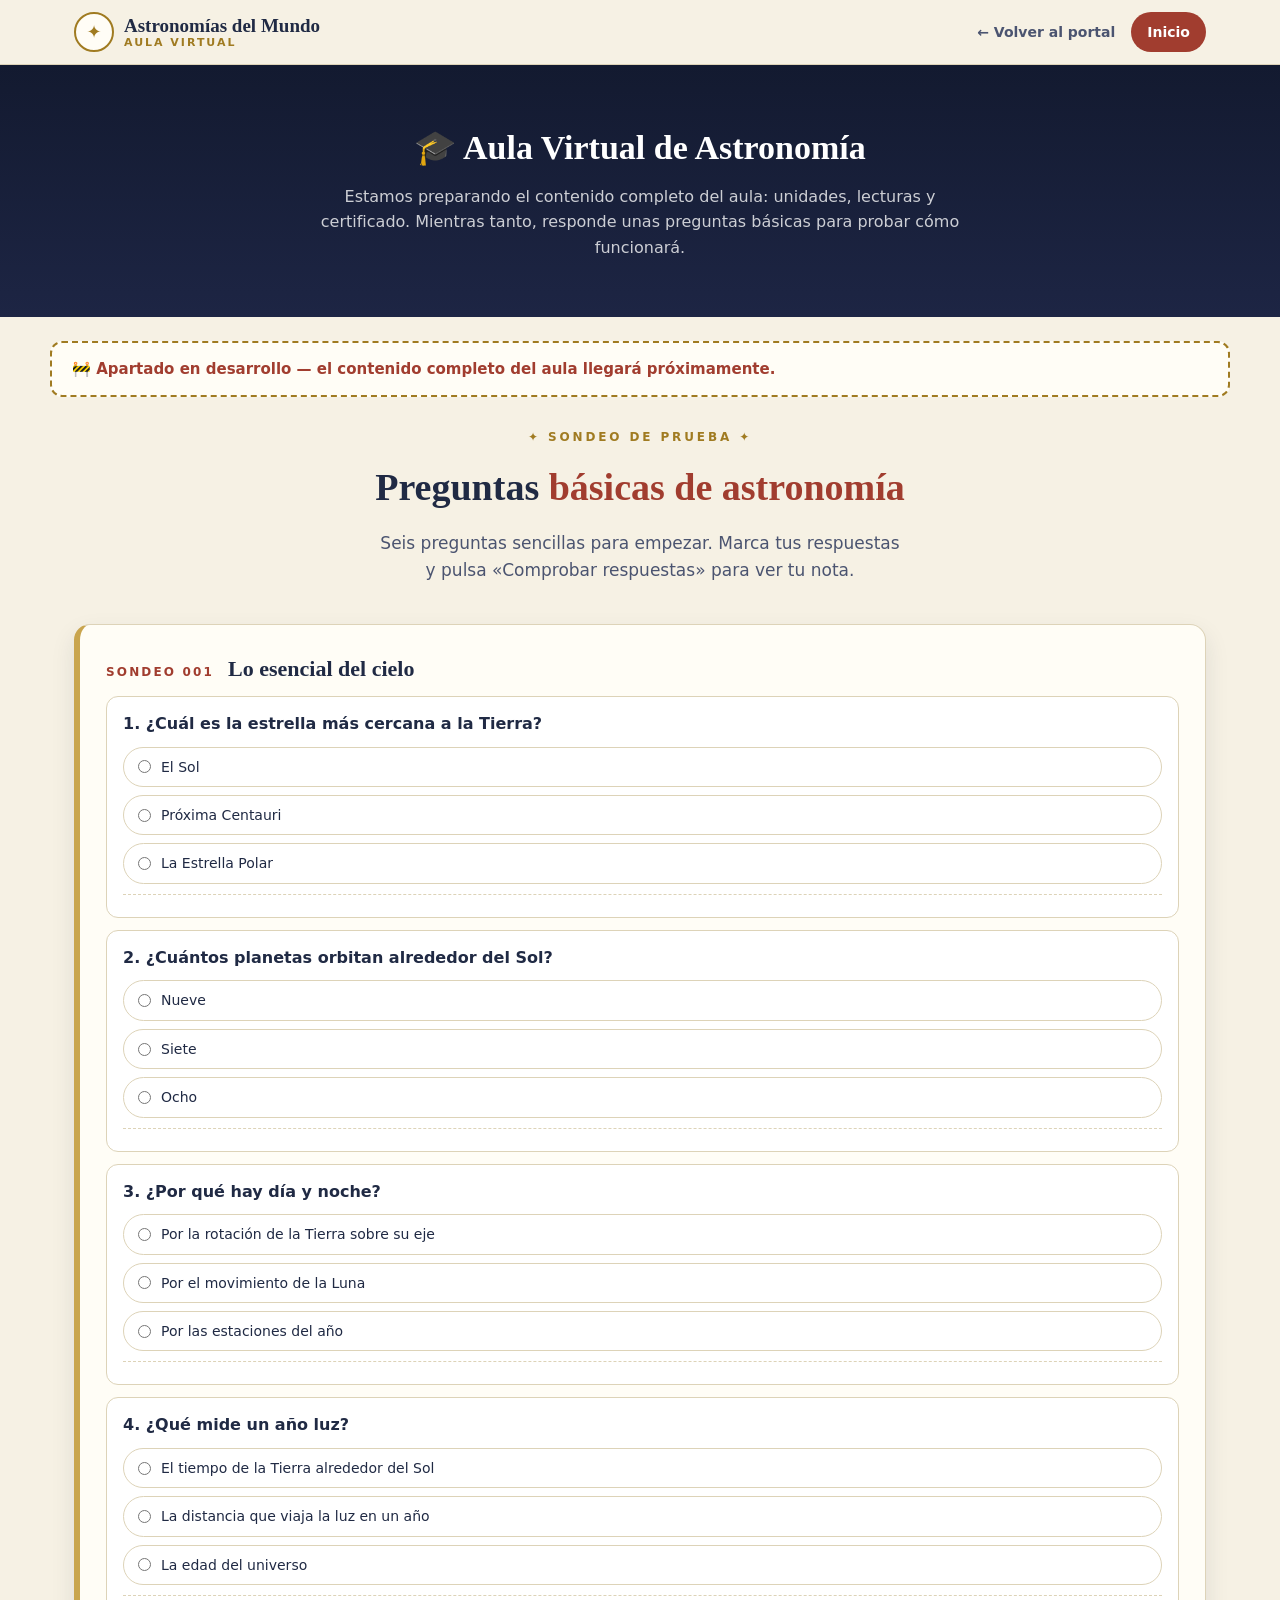
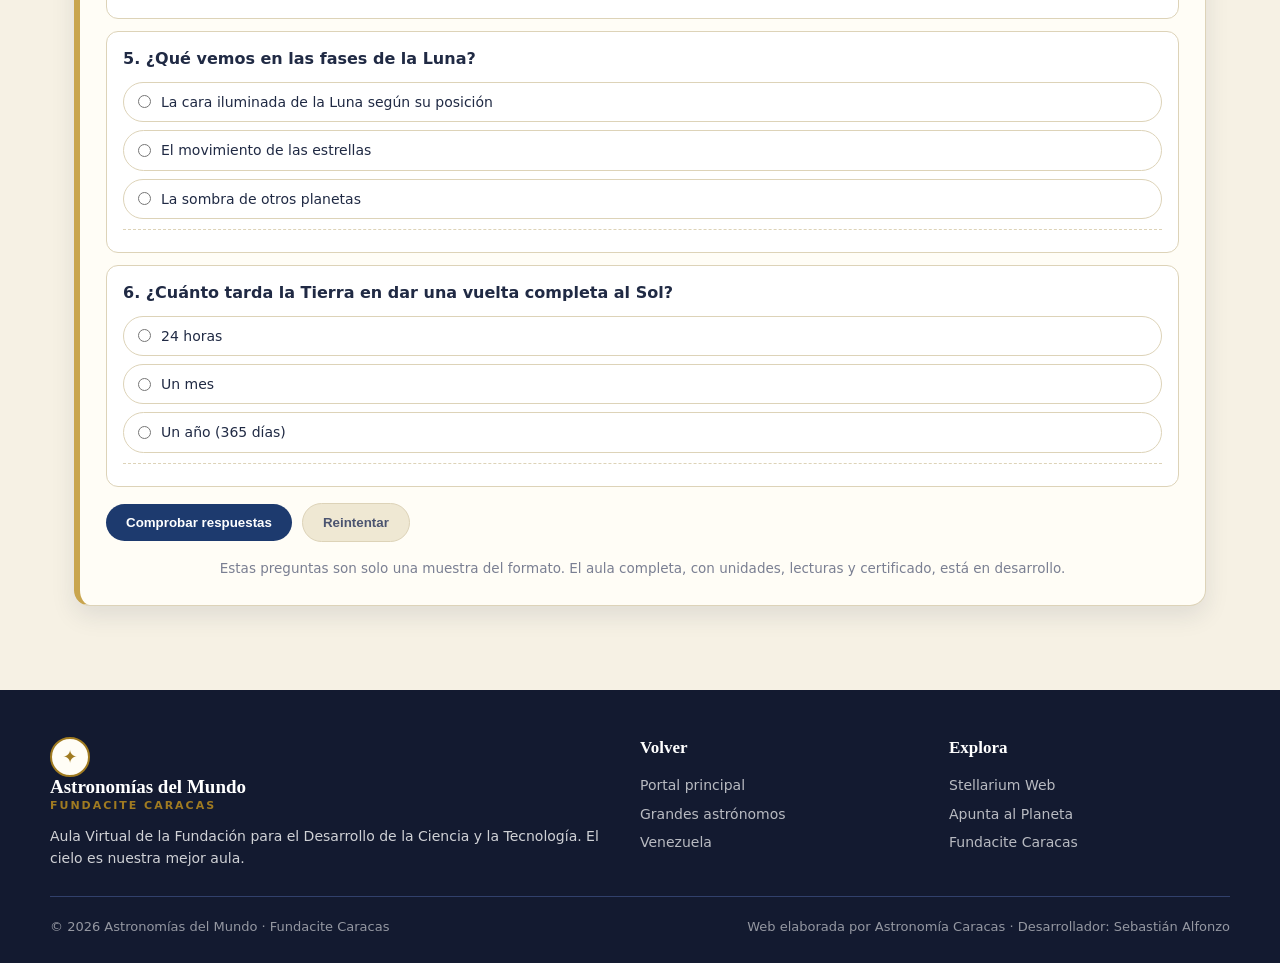
==== aula.html @ c4f4f10f "Fundaciteweb: portal Astronomias del Mundo + juego Apunta al Planeta" ====
<!DOCTYPE html>
<html lang="es" dir="ltr">
<head>
    <meta charset="UTF-8">
    <meta name="viewport" content="width=device-width, initial-scale=1.0">
    <title>Aula Virtual · Astronomías del Mundo · Fundacite Caracas</title>
    <meta name="description" content="Aula Virtual de Astronomía de Fundacite Caracas. Apartado en desarrollo: prueba unas preguntas básicas de astronomía.">
    <link rel="stylesheet" href="css/style.css">
</head>
<body id="aula-pagina">
    <a class="skip-link" href="#sondeo">Saltar al contenido</a>

    <!-- ============ CABECERA ============ -->
    <header class="site-header">
        <div class="header-inner">
            <a class="brand" href="index.html">
                <span class="brand-mark" aria-hidden="true">✦</span>
                <span class="brand-name">Astronomías del Mundo<span class="brand-sub">Aula Virtual</span></span>
            </a>
            <button class="menu-toggle" type="button" aria-label="Abrir menú">☰</button>
            <nav class="main-nav" aria-label="Navegación">
                <a href="index.html">← Volver al portal</a>
                <a class="nav-cta" href="index.html">Inicio</a>
            </nav>
        </div>
    </header>

    <!-- ============ INTRO ============ -->
    <section class="aula-hero">
        <h1>🎓 Aula Virtual de Astronomía</h1>
        <p>Estamos preparando el contenido completo del aula: unidades, lecturas y certificado. Mientras tanto, responde unas preguntas básicas para probar cómo funcionará.</p>
    </section>

    <!-- ============ AVISO EN DESARROLLO ============ -->
    <div class="dev-bar container">
        🚧 Apartado en desarrollo — el contenido completo del aula llegará próximamente.
    </div>

    <!-- ============ SONDEO BÁSICO ============ -->
    <main id="sondeo" class="container" style="padding:26px 24px 64px">
        <div class="section-head">
            <span class="section-eyebrow">Sondeo de prueba</span>
            <h2>Preguntas <span class="accent">básicas de astronomía</span></h2>
            <p>Seis preguntas sencillas para empezar. Marca tus respuestas y pulsa «Comprobar respuestas» para ver tu nota.</p>
        </div>

        <div class="unidad">
            <div class="unidad-head">
                <span class="unidad-num">Sondeo 001</span>
                <h2>Lo esencial del cielo</h2>
            </div>
            <div class="preguntas" id="preguntas"></div>
            <div class="unidad-acciones">
                <button class="btn-check" id="sondeo-check" type="button">Comprobar respuestas</button>
                <button class="btn-retry" id="sondeo-retry" type="button">Reintentar</button>
                <span class="unidad-nota" id="sondeo-nota"></span>
            </div>
            <p class="sondeo-note">Estas preguntas son solo una muestra del formato. El aula completa, con unidades, lecturas y certificado, está en desarrollo.</p>
        </div>
    </main>

    <!-- ============ PIE ============ -->
    <footer class="footer">
        <div class="footer-inner">
            <div class="footer-grid">
                <div class="footer-about">
                    <a class="brand" href="index.html" style="margin-right:auto">
                        <span class="brand-mark" aria-hidden="true">✦</span>
                        <span class="brand-name" style="color:#fff">Astronomías del Mundo<span class="brand-sub">Fundacite Caracas</span></span>
                    </a>
                    <p>Aula Virtual de la Fundación para el Desarrollo de la Ciencia y la Tecnología. El cielo es nuestra mejor aula.</p>
                </div>
                <div>
                    <h4>Volver</h4>
                    <a href="index.html">Portal principal</a>
                    <a href="index.html#astronomos">Grandes astrónomos</a>
                    <a href="index.html#venezuela">Venezuela</a>
                </div>
                <div>
                    <h4>Explora</h4>
                    <a href="https://stellarium-web.org/" target="_blank" rel="noopener">Stellarium Web</a>
                    <a href="juego.html">Apunta al Planeta</a>
                    <a href="https://fundacite-caracas.com/" target="_blank" rel="noopener">Fundacite Caracas</a>
                </div>
            </div>
            <div class="footer-bottom">
                <span>© <span id="year">2026</span> Astronomías del Mundo · Fundacite Caracas</span>
                <span>Web elaborada por Astronomía Caracas · Desarrollador: Sebastián Alfonzo</span>
            </div>
        </div>
    </footer>

    <script src="js/main.js" defer></script>
</body>
</html>
---- css/style.css ----
/* ============================================
   ASTRONOMÍAS DEL MUNDO · FUNDACITE CARACAS
   Tema estático y ligero: editorial claro + cielo nocturno.
   ============================================ */

:root {
    --paper: #f6f1e4;
    --paper-2: #efe8d3;
    --card: #fffdf6;
    --ink: #202a44;
    --ink-soft: #4b5470;
    --muted: #7a7f92;
    --line: #ddd3b8;
    --gold: #a07b21;
    --gold-soft: #c9a54e;
    --red: #a13d2f;
    --blue: #1d3a6e;
    --night: #131a30;
    --night-2: #1d2544;
    --night-line: #31406b;
    --white: #ffffff;
    --serif: Georgia, "Times New Roman", serif;
    --sans: system-ui, -apple-system, "Segoe UI", Roboto, Arial, sans-serif;
    --max: 1180px;
    --radius: 16px;
    --shadow: 0 10px 24px rgba(32, 42, 68, 0.10);
}

* { margin: 0; padding: 0; box-sizing: border-box; }

html { scroll-behavior: smooth; }

body {
    font-family: var(--sans);
    background: var(--paper);
    color: var(--ink);
    line-height: 1.6;
    font-size: 16px;
}

img { max-width: 100%; display: block; }

a { color: inherit; }

:focus-visible {
    outline: 3px solid var(--gold);
    outline-offset: 2px;
    border-radius: 4px;
}

.section, .unidades, #inicio { scroll-margin-top: 74px; }

.ficha.has-img { padding: 0; overflow: hidden; }

.ficha.has-img > img { width: 100%; height: 180px; object-fit: cover; background: var(--paper-2); }

.ficha.has-img .ficha-body { padding: 20px 22px 22px; }

.skip-link {
    position: absolute;
    left: -9999px;
    top: 0;
    background: var(--ink);
    color: #fff;
    padding: 10px 16px;
    z-index: 100;
}

.skip-link:focus { left: 8px; top: 8px; }

/* ---------- Encabezado ---------- */

.site-header {
    position: sticky;
    top: 0;
    z-index: 50;
    background: rgba(246, 241, 228, 0.92);
    -webkit-backdrop-filter: blur(6px);
    backdrop-filter: blur(6px);
    border-bottom: 1px solid var(--line);
}

.header-inner {
    max-width: var(--max);
    margin: 0 auto;
    padding: 12px 24px;
    display: flex;
    align-items: center;
    gap: 16px;
}

.brand {
    display: flex;
    align-items: center;
    gap: 10px;
    text-decoration: none;
    margin-right: auto;
}

.brand-mark {
    width: 40px;
    height: 40px;
    border: 2px solid var(--gold);
    border-radius: 50%;
    display: grid;
    place-items: center;
    color: var(--gold);
    font-size: 18px;
    background: var(--card);
}

.brand-name {
    font-family: var(--serif);
    font-size: 19px;
    font-weight: 700;
    color: var(--ink);
    line-height: 1.1;
}

.brand-sub {
    display: block;
    font-family: var(--sans);
    font-size: 11px;
    letter-spacing: 0.18em;
    text-transform: uppercase;
    color: var(--gold);
    font-weight: 700;
}

.main-nav { display: flex; align-items: center; gap: 4px; flex-wrap: wrap; }

.main-nav a {
    text-decoration: none;
    color: var(--ink-soft);
    font-size: 14px;
    font-weight: 600;
    padding: 8px 12px;
    border-radius: 999px;
}

.main-nav a:hover { color: var(--ink); background: var(--paper-2); }

.main-nav .nav-cta {
    background: var(--red);
    color: #fff;
    border-radius: 999px;
    padding: 9px 16px;
}

.main-nav .nav-cta:hover { background: #8a3125; }

/* Menú compacto (móvil) */
.menu-toggle {
    display: none;
    background: var(--card);
    border: 1px solid var(--line);
    border-radius: 10px;
    font-size: 20px;
    padding: 6px 10px;
    cursor: pointer;
    color: var(--ink);
}

/* ---------- Hero ---------- */

.hero {
    position: relative;
    overflow: hidden;
    background: linear-gradient(180deg, var(--night) 0%, var(--night-2) 100%);
    color: #fff;
    padding: 84px 24px 72px;
}

.hero::before {
    content: "";
    position: absolute;
    inset: 0;
    background-image:
        radial-gradient(1.4px 1.4px at 12% 22%, rgba(255,255,255,0.85) 50%, transparent 51%),
        radial-gradient(1.2px 1.2px at 34% 8%, rgba(201,165,78,0.9) 50%, transparent 51%),
        radial-gradient(1.4px 1.4px at 52% 18%, rgba(255,255,255,0.7) 50%, transparent 51%),
        radial-gradient(1.1px 1.1px at 64% 6%, rgba(255,255,255,0.8) 50%, transparent 51%),
        radial-gradient(1.5px 1.5px at 71% 24%, rgba(255,255,255,0.75) 50%, transparent 51%),
        radial-gradient(1.2px 1.2px at 82% 12%, rgba(201,165,78,0.85) 50%, transparent 51%),
        radial-gradient(1.3px 1.3px at 8% 52%, rgba(255,255,255,0.6) 50%, transparent 51%),
        radial-gradient(1.1px 1.1px at 22% 66%, rgba(255,255,255,0.5) 50%, transparent 51%),
        radial-gradient(1.4px 1.4px at 44% 44%, rgba(255,255,255,0.55) 50%, transparent 51%),
        radial-gradient(1.2px 1.2px at 58% 58%, rgba(201,165,78,0.6) 50%, transparent 51%),
        radial-gradient(1.3px 1.3px at 76% 68%, rgba(255,255,255,0.5) 50%, transparent 51%),
        radial-gradient(1.5px 1.5px at 90% 44%, rgba(255,255,255,0.6) 50%, transparent 51%),
        radial-gradient(1.2px 1.2px at 30% 84%, rgba(255,255,255,0.45) 50%, transparent 51%),
        radial-gradient(1.3px 1.3px at 66% 88%, rgba(255,255,255,0.4) 50%, transparent 51%),
        radial-gradient(1.1px 1.1px at 86% 84%, rgba(255,255,255,0.45) 50%, transparent 51%);
}

.hero-inner {
    position: relative;
    max-width: 820px;
    margin: 0 auto;
    text-align: center;
}

.hero-emblems {
    display: flex;
    justify-content: center;
    gap: 18px;
    margin-bottom: 26px;
}

.emblem {
    width: 54px;
    height: 54px;
    border-radius: 50%;
    border: 2px solid rgba(201, 165, 78, 0.7);
    display: grid;
    place-items: center;
    font-size: 24px;
    background: rgba(255, 255, 255, 0.06);
    color: var(--gold-soft);
}

.hero-eyebrow {
    display: inline-block;
    font-size: 12px;
    letter-spacing: 0.28em;
    text-transform: uppercase;
    color: var(--gold-soft);
    font-weight: 700;
    margin-bottom: 14px;
}

.hero h1 {
    font-family: var(--serif);
    font-size: clamp(34px, 5.6vw, 58px);
    line-height: 1.08;
    font-weight: 700;
    margin-bottom: 18px;
    text-wrap: balance;
}

.hero h1 em { color: var(--gold-soft); font-style: normal; }

.hero p.lead {
    font-size: 18px;
    color: rgba(255, 255, 255, 0.82);
    max-width: 640px;
    margin: 0 auto 30px;
    text-wrap: balance;
}

.hero-actions {
    display: flex;
    flex-wrap: wrap;
    justify-content: center;
    gap: 12px;
}

.btn {
    display: inline-block;
    text-decoration: none;
    font-weight: 700;
    font-size: 15px;
    padding: 13px 24px;
    border-radius: 999px;
    border: 0;
    cursor: pointer;
    transition: transform 0.15s ease, box-shadow 0.15s ease;
}

.btn:hover { transform: translateY(-2px); }

.btn-primary { background: var(--red); color: #fff; }
.btn-primary:hover { box-shadow: 0 8px 18px rgba(161, 61, 47, 0.4); }

.btn-gold { background: var(--gold-soft); color: var(--night); }
.btn-gold:hover { box-shadow: 0 8px 18px rgba(201, 165, 78, 0.4); }

.btn-ghost {
    background: transparent;
    color: #fff;
    border: 1.5px solid rgba(255, 255, 255, 0.45);
}

.hero-stats {
    display: flex;
    justify-content: center;
    gap: 10px 30px;
    flex-wrap: wrap;
    margin-top: 46px;
    color: rgba(255, 255, 255, 0.75);
    font-size: 14px;
}

.hero-stats b {
    display: block;
    font-family: var(--serif);
    font-size: 22px;
    color: #fff;
}

/* ---------- Secciones ---------- */

.section { padding: 72px 24px; }

.section-alt { background: var(--paper-2); }

.section-head {
    max-width: 760px;
    margin: 0 auto 40px;
    text-align: center;
}

.section-eyebrow {
    display: inline-block;
    font-size: 12px;
    letter-spacing: 0.24em;
    text-transform: uppercase;
    color: var(--gold);
    font-weight: 700;
    margin-bottom: 10px;
}

.section-eyebrow::before { content: "✦ "; }
.section-eyebrow::after { content: " ✦"; }

.section-head h2 {
    font-family: var(--serif);
    font-size: clamp(26px, 4vw, 38px);
    margin-bottom: 12px;
    color: var(--ink);
    text-wrap: balance;
}

.section-head h2 .accent { color: var(--red); }

.section-head p {
    color: var(--ink-soft);
    font-size: 17px;
    text-wrap: balance;
}

.container { max-width: var(--max); margin: 0 auto; }

/* ---------- Tarjetas ---------- */

.cards {
    display: grid;
    grid-template-columns: repeat(auto-fit, minmax(255px, 1fr));
    gap: 20px;
}

.cards-4 { grid-template-columns: repeat(auto-fit, minmax(240px, 1fr)); }

.card {
    background: var(--card);
    border: 1px solid var(--line);
    border-radius: var(--radius);
    overflow: hidden;
    box-shadow: var(--shadow);
    display: flex;
    flex-direction: column;
}

.card img {
    width: 100%;
    height: 230px;
    object-fit: cover;
    object-position: 50% 18%;
    background: var(--paper-2);
}

.card-body { padding: 18px 20px 20px; display: flex; flex-direction: column; gap: 8px; flex: 1; }

.card-tag {
    align-self: flex-start;
    font-size: 11px;
    font-weight: 700;
    letter-spacing: 0.12em;
    text-transform: uppercase;
    color: var(--gold);
    border: 1px solid var(--gold-soft);
    border-radius: 999px;
    padding: 3px 10px;
}

.card h3 {
    font-family: var(--serif);
    font-size: 20px;
    color: var(--ink);
}

.card .sub {
    font-size: 13px;
    color: var(--muted);
    font-weight: 600;
}

.card p { font-size: 14.5px; color: var(--ink-soft); }

.card ul {
    list-style: none;
    display: flex;
    flex-wrap: wrap;
    gap: 6px;
    margin-top: auto;
    padding-top: 8px;
}

.card ul li {
    font-size: 12px;
    background: var(--paper-2);
    border-radius: 999px;
    padding: 4px 10px;
    color: var(--ink-soft);
    font-weight: 600;
}

/* ---------- Ruta Grecia / línea de hitos ---------- */

.ruta {
    max-width: 900px;
    margin: 0 auto;
    display: grid;
    gap: 0;
}

.hito {
    position: relative;
    display: grid;
    grid-template-columns: 96px 1fr;
    gap: 20px;
    padding-bottom: 26px;
}

.hito:not(:last-child)::before {
    content: "";
    position: absolute;
    left: 47px;
    top: 84px;
    bottom: 8px;
    width: 2px;
    background: var(--gold-soft);
}

.hito-date {
    width: 96px;
    height: 64px;
    border: 2px solid var(--gold-soft);
    background: var(--card);
    border-radius: 12px;
    display: grid;
    place-items: center;
    font-family: var(--serif);
    font-weight: 700;
    color: var(--gold);
    text-align: center;
    font-size: 13px;
}

.hito-body { padding-top: 2px; }

.hito-body h3 { font-family: var(--serif); font-size: 19px; margin-bottom: 4px; }

.hito-body p { color: var(--ink-soft); font-size: 14.5px; }

/* ---------- Fichas (Astrónomos / Venezuela) ---------- */

.fichas { display: grid; grid-template-columns: repeat(auto-fit, minmax(280px, 1fr)); gap: 20px; }

.ficha {
    background: var(--card);
    border: 1px solid var(--line);
    border-top: 4px solid var(--gold-soft);
    border-radius: var(--radius);
    padding: 22px;
    box-shadow: var(--shadow);
}

.ficha h3 { font-family: var(--serif); font-size: 19px; margin: 10px 0 6px; }

.ficha .ico {
    font-size: 30px;
    width: 56px;
    height: 56px;
    border-radius: 14px;
    display: grid;
    place-items: center;
    background: var(--paper-2);
    border: 1px solid var(--line);
}

.ficha p { font-size: 14.5px; color: var(--ink-soft); }

.ficha .label {
    display: inline-block;
    font-size: 11px;
    font-weight: 700;
    letter-spacing: 0.14em;
    margin-top: 12px;
    color: var(--red);
    text-transform: uppercase;
}

/* ---------- Venezuela ---------- */

.venezuela-grid {
    display: grid;
    grid-template-columns: 1fr 1fr;
    gap: 28px;
    align-items: center;
}

.venezuela-grid img {
    width: 100%;
    border-radius: var(--radius);
    border: 1px solid var(--line);
    box-shadow: var(--shadow);
}

.venezuela-text h3 { font-family: var(--serif); font-size: 24px; margin-bottom: 12px; color: var(--ink); }

.venezuela-text p { color: var(--ink-soft); margin-bottom: 14px; }

.venezuela-text .flag { font-size: 15px; letter-spacing: 0.2em; }

/* ---------- Herramientas ---------- */

.tools-grid { display: grid; grid-template-columns: repeat(auto-fit, minmax(300px, 1fr)); gap: 22px; }

.tool {
    background: var(--card);
    border: 1px solid var(--line);
    border-radius: var(--radius);
    padding: 24px;
    box-shadow: var(--shadow);
}

.tool h3 { font-family: var(--serif); font-size: 19px; margin-bottom: 4px; }

.tool .tool-tag { font-size: 12px; color: var(--gold); font-weight: 700; letter-spacing: 0.1em; text-transform: uppercase; }

.tool .field { margin-top: 14px; }

.tool label { display: block; font-size: 13px; font-weight: 700; color: var(--ink-soft); margin-bottom: 6px; }

.tool input[type="number"],
.tool select {
    width: 100%;
    border: 1.5px solid var(--line);
    border-radius: 10px;
    padding: 10px 12px;
    font-size: 16px;
    background: #fff;
    color: var(--ink);
}

.tool select { cursor: pointer; }

.tool input:focus { border-color: var(--gold); outline: none; }

.tool .tool-btn {
    margin-top: 14px;
    background: var(--blue);
    color: #fff;
    border: 0;
    border-radius: 999px;
    padding: 10px 18px;
    font-weight: 700;
    font-size: 14px;
    cursor: pointer;
}

.tool-results { margin-top: 14px; display: grid; gap: 6px; }

.tool-results .row {
    display: flex;
    justify-content: space-between;
    align-items: center;
    background: var(--paper-2);
    border-radius: 8px;
    padding: 6px 12px;
    font-size: 14px;
}

.tool-results .row b { font-variant-numeric: tabular-nums; }

.chips { display: flex; flex-wrap: wrap; gap: 6px; margin-top: 14px; }

.chip {
    border: 1px solid var(--line);
    background: #fff;
    border-radius: 999px;
    padding: 5px 12px;
    font-size: 13px;
    cursor: pointer;
    color: var(--ink-soft);
}

.chip.active { background: var(--blue); color: #fff; border-color: var(--blue); }

/* ---------- Banner Aula Virtual ---------- */

.aula-banner {
    background: linear-gradient(120deg, var(--night), var(--night-2));
    color: #fff;
    border-radius: 20px;
    padding: 44px 40px;
    display: flex;
    flex-wrap: wrap;
    align-items: center;
    gap: 24px;
}

.aula-banner .ab-ico {
    font-size: 52px;
    width: 90px;
    height: 90px;
    border-radius: 50%;
    border: 2px solid var(--gold-soft);
    display: grid;
    place-items: center;
    background: rgba(255,255,255,0.06);
}

.aula-banner .ab-text { flex: 1; min-width: 260px; }

.aula-banner h3 { font-family: var(--serif); font-size: 26px; margin-bottom: 6px; }

.aula-banner p { color: rgba(255,255,255,0.78); }

/* ---------- Pie ---------- */

.footer {
    background: var(--night);
    color: rgba(255,255,255,0.8);
    padding: 44px 24px 26px;
    margin-top: 20px;
}

.footer-inner { max-width: var(--max); margin: 0 auto; }

.footer-grid {
    display: grid;
    grid-template-columns: 2fr 1fr 1fr;
    gap: 28px;
    padding-bottom: 26px;
    border-bottom: 1px solid var(--night-line);
}

.footer h4 { font-family: var(--serif); color: #fff; font-size: 17px; margin-bottom: 10px; }

.footer a { display: block; text-decoration: none; color: rgba(255,255,255,0.7); font-size: 14px; padding: 3px 0; }
.footer a:hover { color: var(--gold-soft); }

.footer-about p { font-size: 14px; margin-top: 10px; }

.footer-bottom {
    display: flex;
    flex-wrap: wrap;
    gap: 10px;
    justify-content: space-between;
    font-size: 13px;
    padding-top: 20px;
    color: rgba(255,255,255,0.55);
}

/* ---------- Planetario (capturadora Stellarium) ---------- */

.sky-frame {
    max-width: 1080px;
    margin: 0 auto;
    background: var(--night);
    border: 1px solid var(--night-line);
    border-radius: 18px;
    overflow: hidden;
    box-shadow: var(--shadow);
}

.sky-frame-head {
    display: flex;
    flex-wrap: wrap;
    justify-content: space-between;
    align-items: center;
    gap: 10px;
    padding: 12px 18px;
    color: #fff;
    background: linear-gradient(90deg, var(--night), var(--night-2));
    font-weight: 700;
    font-size: 15px;
}

.sky-live {
    background: var(--gold-soft);
    color: var(--night);
    border-radius: 999px;
    padding: 3px 12px;
    font-size: 11px;
    text-transform: uppercase;
    letter-spacing: 0.1em;
    font-weight: 800;
}

.sky-embed {
    position: relative;
    aspect-ratio: 16 / 9;
    background: #05070f;
}

.sky-embed iframe {
    position: absolute;
    inset: 0;
    width: 100%;
    height: 100%;
    border: 0;
    display: block;
}

.sky-hint {
    padding: 12px 18px;
    font-size: 13.5px;
    color: rgba(255, 255, 255, 0.72);
    background: var(--night-2);
}

.rotate-tip {
    display: none;
    margin: 0;
    padding: 10px 18px;
    font-size: 13.5px;
    font-weight: 700;
    text-align: center;
    color: var(--night);
    background: var(--gold-soft);
    border-bottom: 1px solid rgba(0, 0, 0, 0.08);
}

@media (max-width: 600px) {
    .sky-embed { aspect-ratio: 4 / 3; }
}

/* ---------- Juego Apunta al Planeta (juego.html) ---------- */

.juego-controls button {
    width: 36px;
    height: 36px;
    border: 0;
    border-radius: 999px;
    background: var(--gold-soft);
    color: var(--night);
    font-size: 17px;
    line-height: 1;
    cursor: pointer;
}

.juego-controls {
    display: flex;
    align-items: center;
    gap: 10px;
}

.juego-controls .dif-label {
    font-size: 12px;
    color: rgba(255, 255, 255, 0.6);
    text-transform: uppercase;
    letter-spacing: 0.08em;
    font-weight: 700;
}

.juego-controls select {
    background: var(--night-2);
    color: #fff;
    border: 1px solid rgba(255, 255, 255, 0.18);
    border-radius: 999px;
    padding: 6px 12px;
    font-size: 14px;
    font-weight: 700;
    cursor: pointer;
}

.juego-canvas-wrap {
    position: relative;
    line-height: 0;
    background: #05070f;
}

.juego-canvas-wrap canvas {
    width: 100%;
    height: auto;
    display: block;
    touch-action: none;
    -webkit-user-select: none;
    user-select: none;
    -webkit-touch-callout: none;
}

/* ---------- Aula Virtual (aula.html) ---------- */

.aula-hero {
    background: linear-gradient(180deg, var(--night), var(--night-2));
    color: #fff;
    padding: 56px 24px;
    text-align: center;
}

.aula-hero .back-link {
    position: absolute;
    left: 24px;
    top: 26px;
}

.aula-hero h1 { font-family: var(--serif); font-size: 34px; margin-bottom: 8px; }

.aula-hero p { color: rgba(255,255,255,0.78); max-width: 640px; margin: 0 auto; }

.aula-bar {
    max-width: var(--max);
    margin: 0 auto;
    display: flex;
    flex-wrap: wrap;
    align-items: center;
    gap: 16px;
    padding: 20px 24px;
}

.aula-bar .name-field { display: flex; align-items: center; gap: 8px; margin-left: auto; }

.aula-bar input {
    border: 1.5px solid var(--line);
    border-radius: 999px;
    padding: 8px 14px;
    font-size: 14px;
    background: #fff;
}

.aula-progress { display: flex; align-items: center; gap: 10px; }

.aula-progress .bar { width: 180px; height: 10px; background: var(--line); border-radius: 999px; overflow: hidden; }

.aula-progress .fill { height: 100%; width: 0; background: linear-gradient(90deg, var(--gold), var(--gold-soft)); transition: width 0.4s ease; }

.aula-progress b { color: var(--gold); font-size: 14px; }

.unidades { display: grid; gap: 26px; padding: 10px 24px 60px; }

.unidad {
    background: var(--card);
    border: 1px solid var(--line);
    border-left: 6px solid var(--gold-soft);
    border-radius: var(--radius);
    padding: 26px;
    box-shadow: var(--shadow);
}

.unidad-head { display: flex; flex-wrap: wrap; align-items: baseline; gap: 8px 14px; margin-bottom: 10px; }

.unidad-num { font-size: 12px; letter-spacing: 0.18em; text-transform: uppercase; color: var(--red); font-weight: 700; }

.unidad-head h2 { font-family: var(--serif); font-size: 22px; }

.unidad-status {
    margin-left: auto;
    font-size: 12px;
    font-weight: 700;
    text-transform: uppercase;
    letter-spacing: 0.06em;
    background: var(--paper-2);
    color: var(--muted);
    border-radius: 999px;
    padding: 4px 12px;
}

.unidad-status.done { background: #e4f3e8; color: #1c7a3d; }

.unidad .lectura { color: var(--ink-soft); font-size: 15px; line-height: 1.65; margin-bottom: 18px; }

.pregunta {
    border: 1px solid var(--line);
    border-radius: 12px;
    background: #fff;
    padding: 14px 16px;
    margin-bottom: 12px;
}

.pregunta .q { font-weight: 700; margin-bottom: 10px; }

.opciones { display: grid; gap: 8px; }

.opcion {
    display: flex;
    align-items: center;
    gap: 10px;
    border: 1.5px solid var(--line);
    border-radius: 999px;
    padding: 8px 14px;
    cursor: pointer;
    font-size: 14px;
    background: #fff;
}

.opcion:hover { border-color: var(--blue); }

.opcion input { accent-color: var(--blue); }

.opcion.ok { background: #e4f3e8; border-color: #2f9a56; color: #14522b; }
.opcion.mal { background: #fbece9; border-color: var(--red); color: #7c2424; }
.opcion.des { opacity: 0.5; }

.pregunta .retro { font-size: 13px; color: var(--ink-soft); border-top: 1px dashed var(--line); margin-top: 10px; padding-top: 8px; }

.pregunta .retro.ok { color: #1c7a3d; }

.unidad-acciones { display: flex; flex-wrap: wrap; gap: 10px; align-items: center; margin-top: 16px; }

.btn-check { background: var(--blue); color: #fff; border: 0; border-radius: 999px; padding: 11px 20px; font-weight: 700; cursor: pointer; }

.btn-retry { background: var(--paper-2); color: var(--ink-soft); border: 1px solid var(--line); border-radius: 999px; padding: 11px 20px; font-weight: 700; cursor: pointer; }

.unidad-nota { margin-left: auto; font-size: 17px; font-weight: 800; color: var(--red); font-variant-numeric: tabular-nums; }

.dev-bar {
    margin: 24px auto 0;
    padding: 14px 20px;
    border: 2px dashed var(--gold);
    border-radius: 12px;
    background: var(--card);
    font-weight: 700;
    color: var(--red);
    font-size: 15px;
    display: flex;
    align-items: center;
    gap: 10px;
}

.sondeo-note {
    text-align: center;
    color: var(--muted);
    font-size: 13.5px;
    margin-top: 16px;
}

.cert-block {
    max-width: var(--max);
    margin: 0 auto 64px;
    border: 2px dashed var(--gold);
    background: var(--card);
    border-radius: 18px;
    padding: 26px 30px;
    display: flex;
    flex-wrap: wrap;
    align-items: center;
    gap: 18px;
}

.cert-block .trophy { font-size: 38px; filter: grayscale(0.5); }

.cert-block.open .trophy { filter: none; }

.cert-block .cb-text { flex: 1; min-width: 230px; }

.cert-block h3 { font-family: var(--serif); font-size: 20px; color: var(--ink); }

.cert-block p { font-size: 14px; color: var(--ink-soft); }

.btn-cert {
    background: var(--red);
    color: #fff;
    border: 0;
    border-radius: 999px;
    padding: 12px 22px;
    font-weight: 700;
    cursor: pointer;
}

.btn-cert:disabled { background: #b9b2a0; cursor: not-allowed; }

/* ---------- Responsive ---------- */

@media (max-width: 900px) {
    .venezuela-grid { grid-template-columns: 1fr; }
    .footer-grid { grid-template-columns: 1fr; }
    .hero { padding: 60px 20px 56px; }
    .juego-canvas-wrap {
        display: flex;
        justify-content: center;
        background: #020308;
    }
    .juego-canvas-wrap canvas {
        height: 62vh;
        width: auto;
        max-width: 100%;
    }
}

@media (max-width: 760px) {
    .main-nav {
        position: fixed;
        inset: 0 0 auto 0;
        top: 62px;
        flex-direction: column;
        align-items: stretch;
        background: var(--paper);
        border-bottom: 1px solid var(--line);
        padding: 12px 18px 18px;
        gap: 6px;
        display: none;
    }
    .main-nav.open { display: flex; }
    .menu-toggle { display: block; }
    .main-nav .nav-cta { text-align: center; }
    .hito { grid-template-columns: 1fr; gap: 8px; }
    .hito-date { width: 100%; height: auto; padding: 8px; }
    .hito:not(:last-child)::before { display: none; }
    .section { padding: 52px 18px; }
    .aula-banner { padding: 30px 24px; }
    .rotate-tip { display: block; }
    .sky-frame-head { font-size: 13px; padding: 10px 14px; }
    .hero-emblems { gap: 12px; }
    .emblem { width: 46px; height: 46px; font-size: 20px; }
    .header-inner { padding: 10px 16px; }
    .juego-canvas-wrap canvas { height: 70vh; }
}
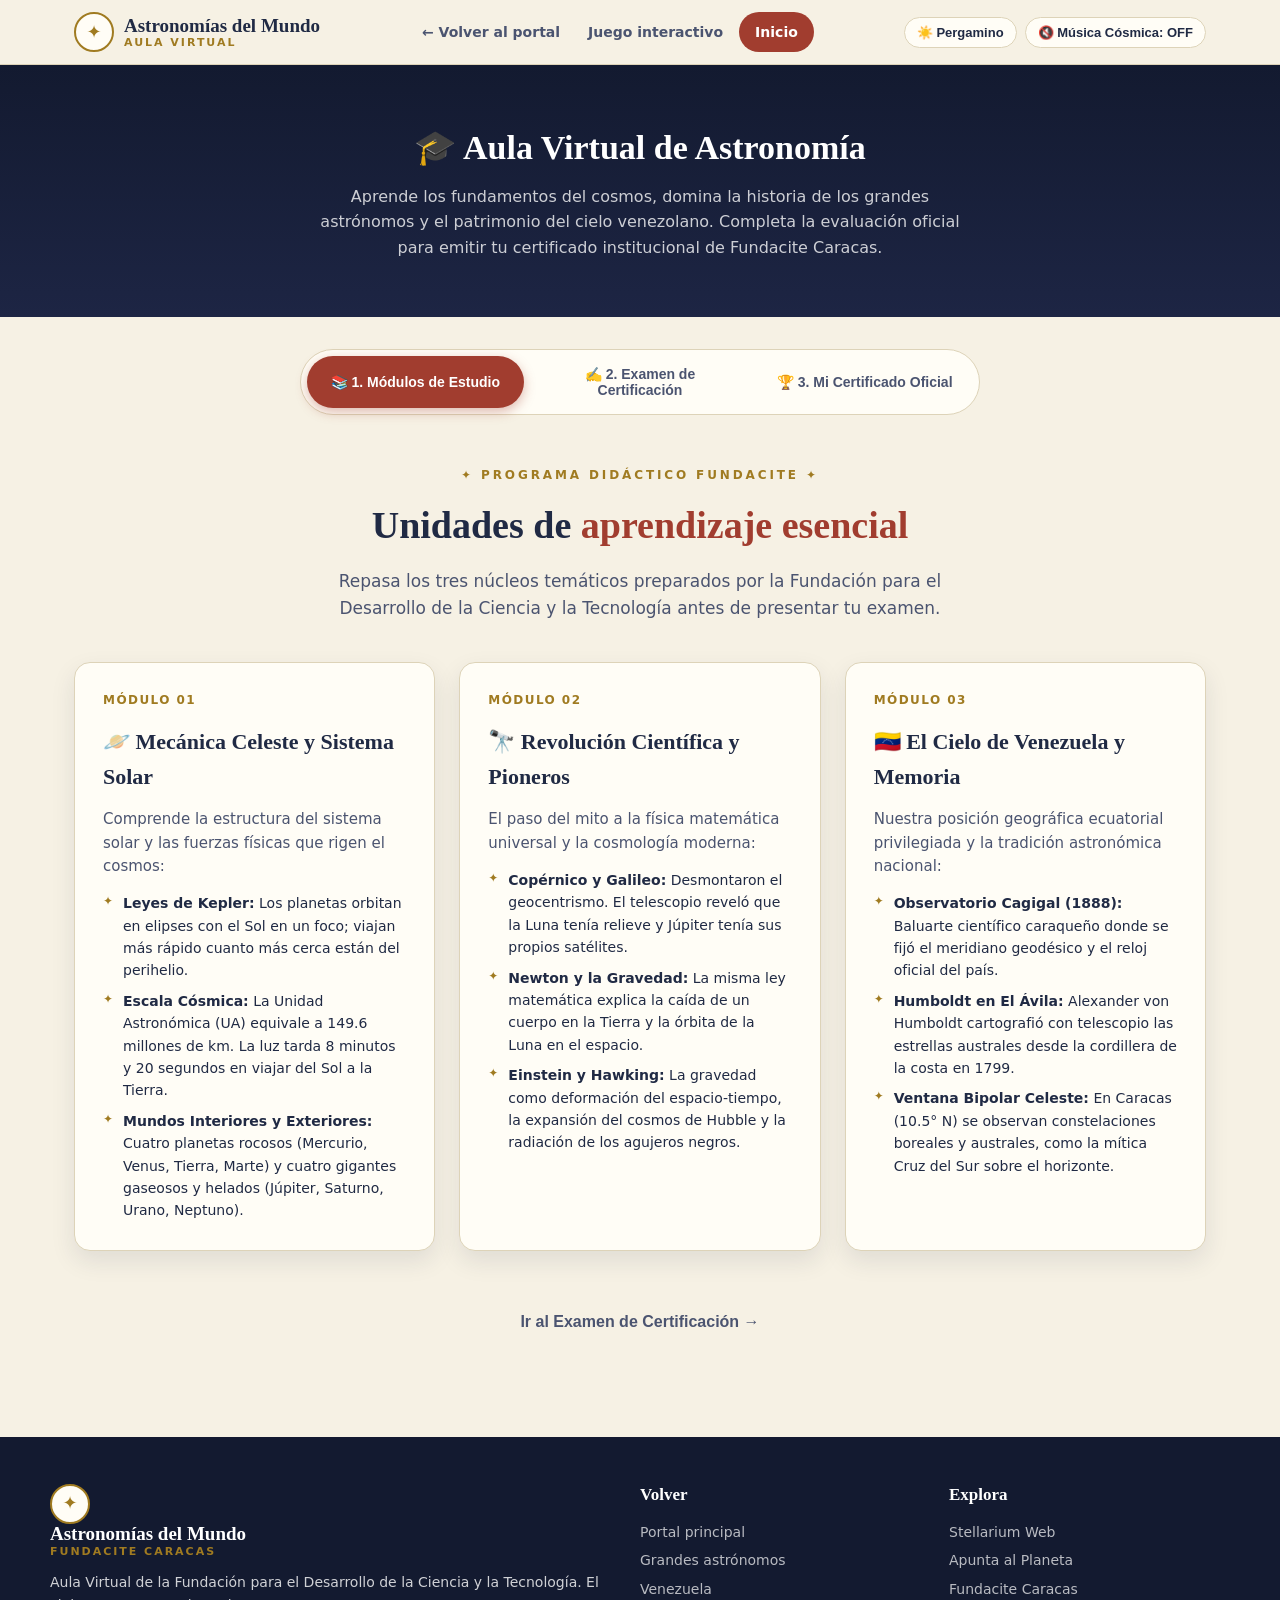
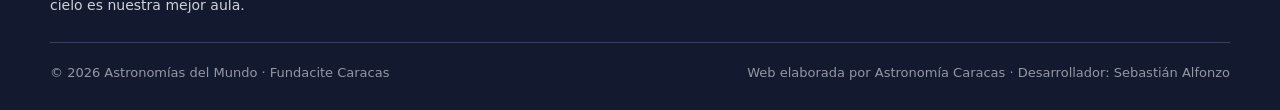
==== commit 4fa074d8: "Transformacion interactiva: temas dinamicos, audio espacial procedural, hero estelar con constelacio" ====
--- a/aula.html
+++ b/aula.html
@@ -17,46 +17,181 @@
                 <span class="brand-mark" aria-hidden="true">✦</span>
                 <span class="brand-name">Astronomías del Mundo<span class="brand-sub">Aula Virtual</span></span>
             </a>
-            <button class="menu-toggle" type="button" aria-label="Abrir menú">☰</button>
             <nav class="main-nav" aria-label="Navegación">
                 <a href="index.html">← Volver al portal</a>
+                <a href="juego.html">Juego interactivo</a>
                 <a class="nav-cta" href="index.html">Inicio</a>
             </nav>
+            <div class="header-actions">
+                <button class="action-pill-btn theme-toggle-btn" type="button" aria-label="Cambiar tema"><span>☀️ Pergamino</span></button>
+                <button class="action-pill-btn audio-toggle-btn" type="button" aria-label="Música espacial"><span>🔇 Música Cósmica: OFF</span></button>
+            </div>
+            <button class="menu-toggle" type="button" aria-label="Abrir menú">☰</button>
         </div>
     </header>
 
     <!-- ============ INTRO ============ -->
     <section class="aula-hero">
         <h1>🎓 Aula Virtual de Astronomía</h1>
-        <p>Estamos preparando el contenido completo del aula: unidades, lecturas y certificado. Mientras tanto, responde unas preguntas básicas para probar cómo funcionará.</p>
+        <p>Aprende los fundamentos del cosmos, domina la historia de los grandes astrónomos y el patrimonio del cielo venezolano. Completa la evaluación oficial para emitir tu certificado institucional de Fundacite Caracas.</p>
     </section>
 
-    <!-- ============ AVISO EN DESARROLLO ============ -->
-    <div class="dev-bar container">
-        🚧 Apartado en desarrollo — el contenido completo del aula llegará próximamente.
+    <!-- ============ PESTAÑAS DEL AULA ============ -->
+    <div class="container" style="padding-top:32px;">
+        <div class="aula-tabs" role="tablist">
+            <button class="aula-tab active" data-tab="tab-modulos" type="button">📚 1. Módulos de Estudio</button>
+            <button class="aula-tab" data-tab="tab-examen" type="button">✍️ 2. Examen de Certificación</button>
+            <button class="aula-tab" data-tab="tab-cert" type="button">🏆 3. Mi Certificado Oficial</button>
+        </div>
     </div>
 
-    <!-- ============ SONDEO BÁSICO ============ -->
-    <main id="sondeo" class="container" style="padding:26px 24px 64px">
-        <div class="section-head">
-            <span class="section-eyebrow">Sondeo de prueba</span>
-            <h2>Preguntas <span class="accent">básicas de astronomía</span></h2>
-            <p>Seis preguntas sencillas para empezar. Marca tus respuestas y pulsa «Comprobar respuestas» para ver tu nota.</p>
-        </div>
-
-        <div class="unidad">
-            <div class="unidad-head">
-                <span class="unidad-num">Sondeo 001</span>
-                <h2>Lo esencial del cielo</h2>
-            </div>
-            <div class="preguntas" id="preguntas"></div>
-            <div class="unidad-acciones">
-                <button class="btn-check" id="sondeo-check" type="button">Comprobar respuestas</button>
-                <button class="btn-retry" id="sondeo-retry" type="button">Reintentar</button>
-                <span class="unidad-nota" id="sondeo-nota"></span>
-            </div>
-            <p class="sondeo-note">Estas preguntas son solo una muestra del formato. El aula completa, con unidades, lecturas y certificado, está en desarrollo.</p>
-        </div>
+    <!-- ============ CONTENIDO PRINCIPAL DEL AULA ============ -->
+    <main id="sondeo" class="container" style="padding:10px 24px 72px">
+
+        <!-- PANEL 1: MÓDULOS DE ESTUDIO -->
+        <div class="aula-panel active" id="tab-modulos">
+            <div class="section-head">
+                <span class="section-eyebrow">Programa Didáctico Fundacite</span>
+                <h2>Unidades de <span class="accent">aprendizaje esencial</span></h2>
+                <p>Repasa los tres núcleos temáticos preparados por la Fundación para el Desarrollo de la Ciencia y la Tecnología antes de presentar tu examen.</p>
+            </div>
+
+            <div class="modulos-grid">
+                <div class="modulo-card">
+                    <span class="modulo-num">Módulo 01</span>
+                    <h3>🪐 Mecánica Celeste y Sistema Solar</h3>
+                    <p>Comprende la estructura del sistema solar y las fuerzas físicas que rigen el cosmos:</p>
+                    <ul class="modulo-puntos">
+                        <li><b>Leyes de Kepler:</b> Los planetas orbitan en elipses con el Sol en un foco; viajan más rápido cuanto más cerca están del perihelio.</li>
+                        <li><b>Escala Cósmica:</b> La Unidad Astronómica (UA) equivale a 149.6 millones de km. La luz tarda 8 minutos y 20 segundos en viajar del Sol a la Tierra.</li>
+                        <li><b>Mundos Interiores y Exteriores:</b> Cuatro planetas rocosos (Mercurio, Venus, Tierra, Marte) y cuatro gigantes gaseosos y helados (Júpiter, Saturno, Urano, Neptuno).</li>
+                    </ul>
+                </div>
+
+                <div class="modulo-card">
+                    <span class="modulo-num">Módulo 02</span>
+                    <h3>🔭 Revolución Científica y Pioneros</h3>
+                    <p>El paso del mito a la física matemática universal y la cosmología moderna:</p>
+                    <ul class="modulo-puntos">
+                        <li><b>Copérnico y Galileo:</b> Desmontaron el geocentrismo. El telescopio reveló que la Luna tenía relieve y Júpiter tenía sus propios satélites.</li>
+                        <li><b>Newton y la Gravedad:</b> La misma ley matemática explica la caída de un cuerpo en la Tierra y la órbita de la Luna en el espacio.</li>
+                        <li><b>Einstein y Hawking:</b> La gravedad como deformación del espacio-tiempo, la expansión del cosmos de Hubble y la radiación de los agujeros negros.</li>
+                    </ul>
+                </div>
+
+                <div class="modulo-card">
+                    <span class="modulo-num">Módulo 03</span>
+                    <h3>🇻🇪 El Cielo de Venezuela y Memoria</h3>
+                    <p>Nuestra posición geográfica ecuatorial privilegiada y la tradición astronómica nacional:</p>
+                    <ul class="modulo-puntos">
+                        <li><b>Observatorio Cagigal (1888):</b> Baluarte científico caraqueño donde se fijó el meridiano geodésico y el reloj oficial del país.</li>
+                        <li><b>Humboldt en El Ávila:</b> Alexander von Humboldt cartografió con telescopio las estrellas australes desde la cordillera de la costa en 1799.</li>
+                        <li><b>Ventana Bipolar Celeste:</b> En Caracas (10.5° N) se observan constelaciones boreales y australes, como la mítica Cruz del Sur sobre el horizonte.</li>
+                    </ul>
+                </div>
+            </div>
+
+            <div style="text-align:center; margin-top:20px;">
+                <button class="btn btn-primary aula-tab" data-tab="tab-examen" type="button" style="padding:14px 28px; font-size:16px;">
+                    Ir al Examen de Certificación →
+                </button>
+            </div>
+        </div>
+
+        <!-- PANEL 2: EXAMEN DE CERTIFICACIÓN -->
+        <div class="aula-panel" id="tab-examen">
+            <div class="section-head">
+                <span class="section-eyebrow">Evaluación Oficial</span>
+                <h2>Examen de <span class="accent">Conocimientos Astronómicos</span></h2>
+                <p>Diez preguntas para validar tu aprendizaje. Aprueba con 80% o más (mínimo 8 aciertos) para desbloquear y personalizar tu Certificado de Honor oficial.</p>
+            </div>
+
+            <div class="unidad">
+                <div class="unidad-head">
+                    <span class="unidad-num">Examen Oficial FDC-01</span>
+                    <h2>Evaluación Teórica · Astronomías del Mundo</h2>
+                </div>
+                <div class="preguntas" id="preguntas"></div>
+                <div class="unidad-acciones">
+                    <button class="btn-check" id="sondeo-check" type="button">Comprobar respuestas</button>
+                    <button class="btn-retry" id="sondeo-retry" type="button">Reintentar examen</button>
+                    <span class="unidad-nota" id="sondeo-nota"></span>
+                </div>
+
+                <div id="cert-unlock-banner" style="display:none; margin-top:24px; padding:20px; background:var(--card); border:2px solid var(--gold); border-radius:12px; text-align:center;">
+                    <span style="font-size:32px;">🎉</span>
+                    <h3 style="font-family:var(--serif); font-size:22px; color:var(--ink); margin:8px 0;">¡Felicitaciones! Has aprobado con excelencia</h3>
+                    <p style="font-size:15px; color:var(--ink-soft); margin-bottom:16px;">Tu nota califica para la emisión del Diploma Oficial de Fundacite Caracas.</p>
+                    <button class="btn btn-gold aula-tab" data-tab="tab-cert" type="button">
+                        Ver y emitir mi Certificado Oficial 🏆
+                    </button>
+                </div>
+            </div>
+        </div>
+
+        <!-- PANEL 3: CERTIFICADO OFICIAL -->
+        <div class="aula-panel" id="tab-cert">
+            <div class="section-head">
+                <span class="section-eyebrow">Acreditación Oficial</span>
+                <h2>Certificado <span class="accent">de Honor Fundacite</span></h2>
+                <p>Ingresa tu nombre y apellido para plasmarlo en tu diploma. Puedes imprimirlo o guardarlo como documento digital en PDF.</p>
+            </div>
+
+            <div class="cert-container">
+                <div style="max-width:480px; margin:0 auto 28px; text-align:center;">
+                    <label for="cert-input-name" style="display:block; font-weight:700; font-size:14px; margin-bottom:8px; color:var(--ink);">
+                        Nombre y Apellido del Estudiante:
+                    </label>
+                    <input type="text" id="cert-input-name" placeholder="Ej: Sebastián Alfonzo" style="width:100%; padding:12px 18px; border:2px solid var(--gold); border-radius:999px; font-size:16px; text-align:center; font-family:var(--serif); font-weight:700; color:var(--ink); background:var(--card);">
+                </div>
+
+                <!-- DIPLOMA IMPRIMIBLE -->
+                <div class="cert-paper" id="cert-print-area">
+                    <div class="cert-corner cert-c-tl" aria-hidden="true"></div>
+                    <div class="cert-corner cert-c-tr" aria-hidden="true"></div>
+                    <div class="cert-corner cert-c-bl" aria-hidden="true"></div>
+                    <div class="cert-corner cert-c-br" aria-hidden="true"></div>
+
+                    <div class="cert-seal" aria-hidden="true">✦</div>
+                    <p class="cert-institution">Fundación para el Desarrollo de la Ciencia y la Tecnología · Fundacite Caracas</p>
+                    <h2 class="cert-title">DIPLOMA DE RECONOCIMIENTO EN ASTRONOMÍA</h2>
+                    <p class="cert-subtitle">Programa Educativo y Divulgativo «Astronomías del Mundo»</p>
+
+                    <p class="cert-awarded-to">Certifica con honor que:</p>
+                    <div class="cert-student-name" id="cert-target-name">Nombre del Estudiante</div>
+
+                    <p class="cert-body-text">
+                        Ha completado satisfactoriamente el itinerario de formación astronómica, demostrando solvencia teórica en mecánica celeste, historia de los grandes astrónomos de la humanidad y el patrimonio astronómico de Venezuela.
+                    </p>
+
+                    <div class="cert-signatures">
+                        <div class="cert-sign-col">
+                            <div class="cert-signature-line">Dirección de Divulgación Científica</div>
+                            <span class="cert-sign-role">Fundacite Caracas</span>
+                        </div>
+                        <div class="cert-sign-col">
+                            <div class="cert-signature-line">Coordinación de Semilleros Científicos</div>
+                            <span class="cert-sign-role">Caracas, Venezuela</span>
+                        </div>
+                    </div>
+
+                    <div class="cert-meta">
+                        <span><b>Fecha de Emisión:</b> <span id="cert-target-date">Septiembre de 2026</span></span>
+                        <span><b>Código de Verificación:</b> <span id="cert-target-folio">FDC-CARACAS-2026-X77</span></span>
+                    </div>
+                </div>
+
+                <div class="cert-actions-bar">
+                    <button class="btn btn-primary" id="cert-print-btn" type="button">
+                        🖨️ Imprimir / Guardar en PDF
+                    </button>
+                    <button class="btn btn-gold aula-tab" data-tab="tab-modulos" type="button">
+                        ← Volver a los Módulos
+                    </button>
+                </div>
+            </div>
+        </div>
+
     </main>
 
     <!-- ============ PIE ============ -->
--- a/css/style.css
+++ b/css/style.css
@@ -24,6 +24,46 @@
     --max: 1180px;
     --radius: 16px;
     --shadow: 0 10px 24px rgba(32, 42, 68, 0.10);
+    --header-bg: rgba(246, 241, 228, 0.92);
+}
+
+[data-theme="dark"] {
+    --paper: #0b0f19;
+    --paper-2: #121829;
+    --card: #182035;
+    --ink: #f0f4ff;
+    --ink-soft: #a8b6db;
+    --muted: #6f7f9f;
+    --line: #24304e;
+    --gold: #f2c050;
+    --gold-soft: #ffd977;
+    --red: #e6533f;
+    --blue: #4d88e8;
+    --night: #060910;
+    --night-2: #0e1424;
+    --night-line: #223050;
+    --shadow: 0 10px 28px rgba(0, 0, 0, 0.55);
+    --header-bg: rgba(11, 15, 25, 0.92);
+}
+
+[data-theme="redshift"] {
+    /* Modo Luz Roja de Observatorio Astronómico (visión nocturna profesional) */
+    --paper: #120303;
+    --paper-2: #1e0707;
+    --card: #280b0b;
+    --ink: #ff7575;
+    --ink-soft: #d85252;
+    --muted: #a33838;
+    --line: #481414;
+    --gold: #ff4545;
+    --gold-soft: #ff6666;
+    --red: #ff2222;
+    --blue: #cc2222;
+    --night: #0a0101;
+    --night-2: #150404;
+    --night-line: #400f0f;
+    --shadow: 0 10px 28px rgba(255, 0, 0, 0.2);
+    --header-bg: rgba(18, 3, 3, 0.94);
 }
 
 * { margin: 0; padding: 0; box-sizing: border-box; }
@@ -74,10 +114,11 @@
     position: sticky;
     top: 0;
     z-index: 50;
-    background: rgba(246, 241, 228, 0.92);
-    -webkit-backdrop-filter: blur(6px);
-    backdrop-filter: blur(6px);
+    background: var(--header-bg);
+    -webkit-backdrop-filter: blur(8px);
+    backdrop-filter: blur(8px);
     border-bottom: 1px solid var(--line);
+    transition: background 0.3s ease, border-color 0.3s ease;
 }
 
 .header-inner {
@@ -1018,4 +1059,679 @@
     .emblem { width: 46px; height: 46px; font-size: 20px; }
     .header-inner { padding: 10px 16px; }
     .juego-canvas-wrap canvas { height: 70vh; }
+}
+
+/* =============================================
+   MEJORAS INTERACTIVAS Y COMPONENTES NUEVOS
+   ============================================= */
+
+/* Controles de cabecera (Tema y Audio) */
+.header-actions {
+    display: flex;
+    align-items: center;
+    gap: 8px;
+    margin-left: auto;
+}
+
+.action-pill-btn {
+    display: inline-flex;
+    align-items: center;
+    gap: 6px;
+    background: var(--card);
+    border: 1px solid var(--line);
+    color: var(--ink);
+    padding: 7px 12px;
+    border-radius: 999px;
+    font-size: 13px;
+    font-weight: 600;
+    cursor: pointer;
+    transition: all 0.2s ease;
+    user-select: none;
+}
+
+.action-pill-btn:hover {
+    background: var(--paper-2);
+    border-color: var(--gold);
+    transform: translateY(-1px);
+}
+
+.action-pill-btn.active {
+    background: var(--gold);
+    color: #fff;
+    border-color: var(--gold);
+    box-shadow: 0 0 12px rgba(201, 165, 78, 0.45);
+}
+
+/* Canvas de estrellas en Hero */
+.hero-canvas {
+    position: absolute;
+    inset: 0;
+    width: 100%;
+    height: 100%;
+    z-index: 1;
+    pointer-events: auto;
+}
+
+.hero-inner {
+    position: relative;
+    z-index: 2;
+    pointer-events: none;
+}
+
+.hero-inner a,
+.hero-inner button,
+.hero-inner input,
+.hero-inner span,
+.hero-inner .hero-actions {
+    pointer-events: auto;
+}
+
+/* Buscador y filtros de astrónomos */
+.astro-filter-bar {
+    max-width: 760px;
+    margin: 0 auto 32px;
+    display: flex;
+    flex-direction: column;
+    gap: 16px;
+}
+
+.astro-search-wrap {
+    position: relative;
+    width: 100%;
+}
+
+.astro-search-input {
+    width: 100%;
+    padding: 13px 20px 13px 44px;
+    font-size: 15px;
+    font-family: inherit;
+    border: 1.5px solid var(--line);
+    border-radius: 999px;
+    background: var(--card);
+    color: var(--ink);
+    transition: border-color 0.2s, box-shadow 0.2s;
+}
+
+.astro-search-input:focus {
+    outline: none;
+    border-color: var(--gold);
+    box-shadow: 0 0 0 3px rgba(201, 165, 78, 0.25);
+}
+
+.astro-search-icon {
+    position: absolute;
+    left: 16px;
+    top: 50%;
+    transform: translateY(-50%);
+    font-size: 17px;
+    pointer-events: none;
+    opacity: 0.65;
+}
+
+.astro-chips {
+    display: flex;
+    flex-wrap: wrap;
+    gap: 8px;
+    justify-content: center;
+}
+
+.astro-chip {
+    background: var(--card);
+    border: 1px solid var(--line);
+    color: var(--ink-soft);
+    padding: 6px 14px;
+    border-radius: 999px;
+    font-size: 13px;
+    font-weight: 600;
+    cursor: pointer;
+    transition: all 0.15s ease;
+}
+
+.astro-chip:hover {
+    color: var(--ink);
+    border-color: var(--gold-soft);
+}
+
+.astro-chip.active {
+    background: var(--gold);
+    color: #fff;
+    border-color: var(--gold);
+}
+
+.astro-count {
+    text-align: center;
+    font-size: 13.5px;
+    color: var(--muted);
+    margin-top: -6px;
+}
+
+.card.is-hidden {
+    display: none !important;
+}
+
+.card-quote-btn {
+    margin-top: auto;
+    background: transparent;
+    border: 1px dashed var(--line);
+    color: var(--gold);
+    font-weight: 700;
+    font-size: 12.5px;
+    padding: 7px 12px;
+    border-radius: 8px;
+    cursor: pointer;
+    transition: background 0.15s;
+    text-align: center;
+}
+
+.card-quote-btn:hover {
+    background: var(--paper-2);
+    border-color: var(--gold);
+}
+
+/* Modal de Astrónomo */
+.modal-overlay {
+    position: fixed;
+    inset: 0;
+    z-index: 999;
+    background: rgba(11, 15, 25, 0.75);
+    -webkit-backdrop-filter: blur(5px);
+    backdrop-filter: blur(5px);
+    display: grid;
+    place-items: center;
+    padding: 20px;
+    opacity: 0;
+    pointer-events: none;
+    transition: opacity 0.25s ease;
+}
+
+.modal-overlay.open {
+    opacity: 1;
+    pointer-events: auto;
+}
+
+.modal-box {
+    background: var(--card);
+    border: 1px solid var(--gold);
+    border-radius: var(--radius);
+    max-width: 580px;
+    width: 100%;
+    padding: 32px;
+    box-shadow: var(--shadow);
+    position: relative;
+    transform: translateY(16px);
+    transition: transform 0.25s ease;
+}
+
+.modal-overlay.open .modal-box {
+    transform: translateY(0);
+}
+
+.modal-close {
+    position: absolute;
+    top: 14px;
+    right: 16px;
+    background: transparent;
+    border: 0;
+    font-size: 22px;
+    cursor: pointer;
+    color: var(--ink-soft);
+}
+
+.modal-quote {
+    font-family: var(--serif);
+    font-style: italic;
+    font-size: 19px;
+    color: var(--ink);
+    margin: 16px 0 20px;
+    line-height: 1.45;
+    border-left: 3px solid var(--gold);
+    padding-left: 14px;
+}
+
+/* Dashboard: El Cielo de Caracas Hoy */
+.caracas-sky-dashboard {
+    display: grid;
+    grid-template-columns: repeat(auto-fit, minmax(290px, 1fr));
+    gap: 20px;
+    margin-bottom: 32px;
+}
+
+.sky-stat-card {
+    background: var(--card);
+    border: 1px solid var(--line);
+    border-radius: var(--radius);
+    padding: 24px;
+    box-shadow: var(--shadow);
+    display: flex;
+    flex-direction: column;
+    gap: 12px;
+}
+
+.sky-stat-header {
+    display: flex;
+    align-items: center;
+    justify-content: space-between;
+}
+
+.sky-stat-tag {
+    font-size: 11px;
+    font-weight: 700;
+    letter-spacing: 0.14em;
+    text-transform: uppercase;
+    color: var(--gold);
+}
+
+.moon-visual-wrap {
+    display: flex;
+    align-items: center;
+    gap: 18px;
+    margin: 8px 0;
+}
+
+.moon-svg-disc {
+    width: 68px;
+    height: 68px;
+    filter: drop-shadow(0 0 10px rgba(235, 205, 140, 0.4));
+}
+
+.sidereal-clock-face {
+    font-family: monospace;
+    font-size: 32px;
+    font-weight: 700;
+    letter-spacing: 0.08em;
+    color: var(--gold);
+    background: var(--paper-2);
+    padding: 12px 16px;
+    border-radius: 12px;
+    text-align: center;
+    border: 1px solid var(--line);
+}
+
+/* Explorador Orbital del Sistema Solar (Orrery) */
+.orrery-section {
+    background: linear-gradient(180deg, var(--night-2) 0%, var(--night) 100%);
+    color: #fff;
+    padding: 72px 24px;
+}
+
+.orrery-wrap {
+    max-width: var(--max);
+    margin: 0 auto;
+    display: grid;
+    grid-template-columns: 1.8fr 1fr;
+    gap: 24px;
+    align-items: start;
+}
+
+@media (max-width: 900px) {
+    .orrery-wrap { grid-template-columns: 1fr; }
+}
+
+.orrery-canvas-card {
+    background: rgba(0, 0, 0, 0.35);
+    border: 1px solid var(--night-line);
+    border-radius: var(--radius);
+    overflow: hidden;
+    position: relative;
+}
+
+.orrery-controls {
+    display: flex;
+    flex-wrap: wrap;
+    align-items: center;
+    gap: 8px;
+    padding: 12px 18px;
+    background: rgba(19, 26, 48, 0.9);
+    border-bottom: 1px solid var(--night-line);
+}
+
+.orrery-btn {
+    background: rgba(255, 255, 255, 0.08);
+    border: 1px solid var(--night-line);
+    color: #fff;
+    padding: 6px 12px;
+    border-radius: 8px;
+    font-size: 12px;
+    font-weight: 600;
+    cursor: pointer;
+    transition: all 0.15s;
+}
+
+.orrery-btn:hover, .orrery-btn.active {
+    background: var(--gold);
+    color: var(--night);
+    border-color: var(--gold);
+}
+
+#orrery-canvas {
+    display: block;
+    width: 100%;
+    height: 480px;
+    background: radial-gradient(circle at center, #10162c 0%, #060912 100%);
+    cursor: crosshair;
+}
+
+.orrery-info-card {
+    background: rgba(24, 32, 56, 0.85);
+    border: 1px solid var(--night-line);
+    border-radius: var(--radius);
+    padding: 24px;
+    -webkit-backdrop-filter: blur(8px);
+    backdrop-filter: blur(8px);
+}
+
+.planet-preview-sphere {
+    width: 80px;
+    height: 80px;
+    border-radius: 50%;
+    margin: 0 auto 16px;
+    box-shadow: inset -10px -10px 20px rgba(0,0,0,0.8), 0 0 20px rgba(255,255,255,0.2);
+    animation: planetFloat 4s ease-in-out infinite alternate;
+}
+
+@keyframes planetFloat {
+    0% { transform: translateY(0) rotate(0deg); }
+    100% { transform: translateY(-6px) rotate(4deg); }
+}
+
+.planet-spec-table {
+    width: 100%;
+    border-collapse: collapse;
+    margin: 16px 0;
+    font-size: 13.5px;
+}
+
+.planet-spec-table td {
+    padding: 8px 4px;
+    border-bottom: 1px solid rgba(255, 255, 255, 0.08);
+}
+
+.planet-spec-table td:last-child {
+    text-align: right;
+    font-weight: 700;
+    color: var(--gold-soft);
+}
+
+/* =============================================
+   AULA VIRTUAL RENOVADA: PESTAÑAS Y CERTIFICADO
+   ============================================= */
+
+.aula-tabs {
+    display: flex;
+    justify-content: center;
+    gap: 8px;
+    margin: 0 auto 36px;
+    max-width: 680px;
+    background: var(--card);
+    padding: 6px;
+    border-radius: 999px;
+    border: 1px solid var(--line);
+}
+
+.aula-tab {
+    flex: 1;
+    text-align: center;
+    padding: 10px 18px;
+    font-size: 14px;
+    font-weight: 700;
+    border: 0;
+    border-radius: 999px;
+    background: transparent;
+    color: var(--ink-soft);
+    cursor: pointer;
+    transition: all 0.2s ease;
+}
+
+.aula-tab.active {
+    background: var(--red);
+    color: #fff;
+    box-shadow: 0 4px 12px rgba(161, 61, 47, 0.35);
+}
+
+.aula-panel {
+    display: none;
+}
+
+.aula-panel.active {
+    display: block;
+    animation: fadeIn 0.25s ease-out;
+}
+
+@keyframes fadeIn {
+    from { opacity: 0; transform: translateY(6px); }
+    to { opacity: 1; transform: translateY(0); }
+}
+
+/* Módulos de estudio del Aula */
+.modulos-grid {
+    display: grid;
+    grid-template-columns: repeat(auto-fit, minmax(320px, 1fr));
+    gap: 24px;
+    margin-bottom: 48px;
+}
+
+.modulo-card {
+    background: var(--card);
+    border: 1px solid var(--line);
+    border-radius: var(--radius);
+    padding: 28px;
+    box-shadow: var(--shadow);
+    display: flex;
+    flex-direction: column;
+    gap: 14px;
+}
+
+.modulo-num {
+    display: inline-block;
+    font-size: 12px;
+    font-weight: 800;
+    color: var(--gold);
+    letter-spacing: 0.12em;
+    text-transform: uppercase;
+}
+
+.modulo-card h3 {
+    font-family: var(--serif);
+    font-size: 22px;
+    color: var(--ink);
+}
+
+.modulo-card p {
+    font-size: 15px;
+    color: var(--ink-soft);
+    line-height: 1.55;
+}
+
+.modulo-puntos {
+    list-style: none;
+    padding: 0;
+    display: flex;
+    flex-direction: column;
+    gap: 8px;
+    font-size: 14px;
+}
+
+.modulo-puntos li {
+    padding-left: 20px;
+    position: relative;
+    color: var(--ink);
+}
+
+.modulo-puntos li::before {
+    content: "✦";
+    position: absolute;
+    left: 0;
+    color: var(--gold);
+    font-size: 12px;
+}
+
+/* Estilos del Certificado Oficial */
+.cert-container {
+    max-width: 860px;
+    margin: 0 auto 60px;
+}
+
+.cert-paper {
+    background: #fffdf8;
+    color: #1a1e2d;
+    border: 12px double #a07b21;
+    border-radius: 8px;
+    padding: 48px 42px;
+    box-shadow: 0 16px 36px rgba(0, 0, 0, 0.15);
+    text-align: center;
+    position: relative;
+    background-image: radial-gradient(#efe7ce 1px, transparent 1px);
+    background-size: 24px 24px;
+}
+
+.cert-corner {
+    position: absolute;
+    width: 36px;
+    height: 36px;
+    border: 3px solid #a07b21;
+}
+.cert-c-tl { top: 8px; left: 8px; border-right: 0; border-bottom: 0; }
+.cert-c-tr { top: 8px; right: 8px; border-left: 0; border-bottom: 0; }
+.cert-c-bl { bottom: 8px; left: 8px; border-right: 0; border-top: 0; }
+.cert-c-br { bottom: 8px; right: 8px; border-left: 0; border-top: 0; }
+
+.cert-institution {
+    font-size: 13px;
+    letter-spacing: 0.22em;
+    text-transform: uppercase;
+    color: #a07b21;
+    font-weight: 700;
+    margin-bottom: 8px;
+}
+
+.cert-title {
+    font-family: var(--serif);
+    font-size: clamp(24px, 4vw, 36px);
+    color: #1a2238;
+    margin-bottom: 6px;
+    font-weight: 700;
+}
+
+.cert-subtitle {
+    font-size: 16px;
+    color: #555e78;
+    font-style: italic;
+    margin-bottom: 24px;
+}
+
+.cert-awarded-to {
+    font-size: 14px;
+    text-transform: uppercase;
+    letter-spacing: 0.15em;
+    color: #7a7f92;
+    margin-bottom: 8px;
+}
+
+.cert-student-name {
+    font-family: var(--serif);
+    font-size: clamp(26px, 4.5vw, 42px);
+    color: #a13d2f;
+    font-weight: 700;
+    margin-bottom: 18px;
+    border-bottom: 2px solid #ddd3b8;
+    display: inline-block;
+    min-width: 280px;
+    padding: 0 20px 6px;
+}
+
+.cert-body-text {
+    max-width: 660px;
+    margin: 0 auto 36px;
+    font-size: 15.5px;
+    line-height: 1.6;
+    color: #333d5a;
+}
+
+.cert-signatures {
+    display: flex;
+    justify-content: space-around;
+    gap: 20px;
+    flex-wrap: wrap;
+    margin-top: 36px;
+    padding-top: 20px;
+}
+
+.cert-sign-col {
+    display: flex;
+    flex-direction: column;
+    align-items: center;
+}
+
+.cert-signature-line {
+    width: 200px;
+    border-top: 1.5px solid #202a44;
+    padding-top: 6px;
+    font-size: 13px;
+    font-weight: 700;
+    color: #202a44;
+}
+
+.cert-sign-role {
+    font-size: 11px;
+    color: #6d758c;
+    text-transform: uppercase;
+    letter-spacing: 0.1em;
+}
+
+.cert-seal {
+    width: 72px;
+    height: 72px;
+    border-radius: 50%;
+    border: 3px dashed #a07b21;
+    display: grid;
+    place-items: center;
+    color: #a07b21;
+    font-size: 26px;
+    background: #fff8e8;
+    margin: 0 auto 8px;
+    box-shadow: 0 0 16px rgba(160, 123, 33, 0.25);
+}
+
+.cert-meta {
+    margin-top: 24px;
+    font-size: 12px;
+    color: #8b92a5;
+    display: flex;
+    justify-content: space-between;
+    flex-wrap: wrap;
+    gap: 8px;
+}
+
+.cert-actions-bar {
+    display: flex;
+    justify-content: center;
+    gap: 14px;
+    margin-top: 20px;
+    flex-wrap: wrap;
+}
+
+/* Reglas de Impresión para Certificado */
+@media print {
+    body * {
+        visibility: hidden !important;
+    }
+    .site-header, .footer, .aula-tabs, .section-head, .cert-actions-bar, .aula-hero {
+        display: none !important;
+    }
+    .cert-container, .cert-paper, .cert-paper * {
+        visibility: visible !important;
+    }
+    .cert-container {
+        position: absolute;
+        left: 0;
+        top: 0;
+        width: 100% !important;
+        margin: 0 !important;
+        padding: 0 !important;
+    }
+    .cert-paper {
+        border-width: 8px !important;
+        box-shadow: none !important;
+        page-break-inside: avoid;
+    }
 }
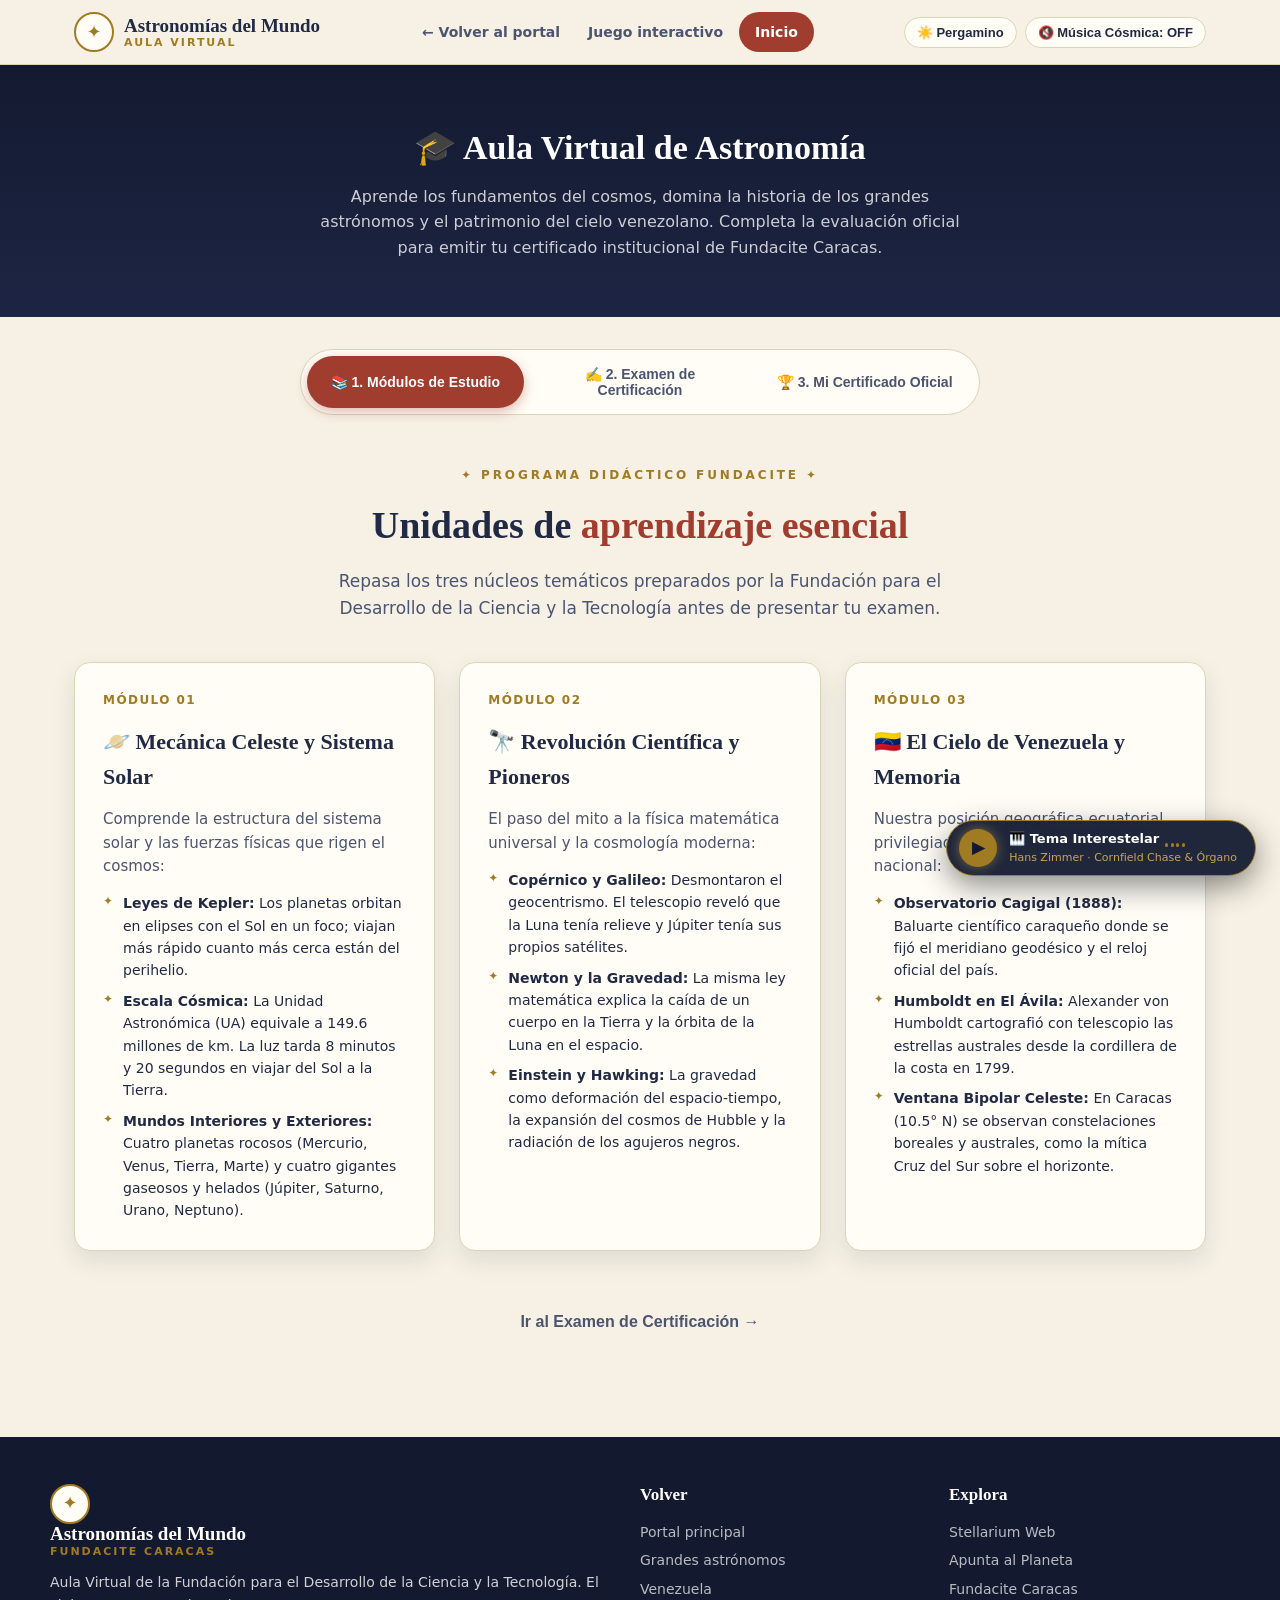
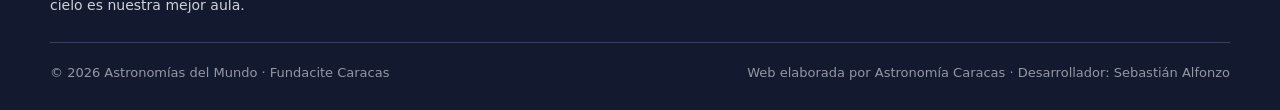
==== commit f8303677: "Transformacion astronomica: banda sonora Interestelar (Hans Zimmer), cronicas historicas completas, " ====
--- a/aula.html
+++ b/aula.html
@@ -225,6 +225,23 @@
         </div>
     </footer>
 
+    <!-- ============ REPRODUCTOR FLOTANTE INTERESTELAR (HANS ZIMMER) ============ -->
+    <div class="interstellar-player-dock" id="interstellar-dock">
+        <button class="interstellar-play-btn" id="interstellar-play-btn" type="button" aria-label="Reproducir tema Interestelar">▶</button>
+        <div class="interstellar-info">
+            <span class="interstellar-title">
+                🎹 Tema Interestelar
+                <span class="audio-equalizer-bars" aria-hidden="true">
+                    <span class="eq-bar"></span>
+                    <span class="eq-bar"></span>
+                    <span class="eq-bar"></span>
+                    <span class="eq-bar"></span>
+                </span>
+            </span>
+            <span class="interstellar-sub">Hans Zimmer · Cornfield Chase & Órgano</span>
+        </div>
+    </div>
+
     <script src="js/main.js" defer></script>
 </body>
 </html>
--- a/css/style.css
+++ b/css/style.css
@@ -832,6 +832,26 @@
     -webkit-user-select: none;
     user-select: none;
     -webkit-touch-callout: none;
+}
+
+.juego-canvas-wrap:fullscreen {
+    display: flex;
+    align-items: center;
+    justify-content: center;
+    background: #020308;
+    width: 100vw;
+    height: 100vh;
+    padding: 0;
+}
+
+.juego-canvas-wrap:fullscreen canvas {
+    max-width: 100vw;
+    max-height: 100vh;
+    width: auto;
+    height: 100%;
+    object-fit: contain;
+    border-radius: 0;
+    box-shadow: 0 0 60px rgba(78, 148, 235, 0.3);
 }
 
 /* ---------- Aula Virtual (aula.html) ---------- */
@@ -1126,87 +1146,371 @@
     pointer-events: auto;
 }
 
-/* Buscador y filtros de astrónomos */
-.astro-filter-bar {
-    max-width: 760px;
-    margin: 0 auto 32px;
-    display: flex;
-    flex-direction: column;
-    gap: 16px;
-}
-
-.astro-search-wrap {
-    position: relative;
-    width: 100%;
-}
-
-.astro-search-input {
-    width: 100%;
-    padding: 13px 20px 13px 44px;
-    font-size: 15px;
-    font-family: inherit;
-    border: 1.5px solid var(--line);
-    border-radius: 999px;
-    background: var(--card);
-    color: var(--ink);
-    transition: border-color 0.2s, box-shadow 0.2s;
-}
-
-.astro-search-input:focus {
-    outline: none;
-    border-color: var(--gold);
-    box-shadow: 0 0 0 3px rgba(201, 165, 78, 0.25);
-}
-
-.astro-search-icon {
-    position: absolute;
-    left: 16px;
-    top: 50%;
-    transform: translateY(-50%);
-    font-size: 17px;
-    pointer-events: none;
-    opacity: 0.65;
-}
-
-.astro-chips {
-    display: flex;
-    flex-wrap: wrap;
-    gap: 8px;
-    justify-content: center;
-}
-
-.astro-chip {
+/* =============================================
+   CRÓNICAS Y RESEÑAS DE LOS GRANDES ASTRÓNOMOS
+   ============================================= */
+.astro-rich-grid {
+    display: grid;
+    grid-template-columns: repeat(auto-fit, minmax(360px, 1fr));
+    gap: 28px;
+    margin-top: 16px;
+}
+
+@media (max-width: 600px) {
+    .astro-rich-grid {
+        grid-template-columns: 1fr;
+    }
+}
+
+.astro-rich-card {
     background: var(--card);
     border: 1px solid var(--line);
+    border-radius: var(--radius);
+    overflow: hidden;
+    box-shadow: var(--shadow);
+    display: flex;
+    flex-direction: column;
+    transition: transform 0.2s ease, box-shadow 0.2s ease, border-color 0.2s ease;
+}
+
+.astro-rich-card:hover {
+    transform: translateY(-4px);
+    box-shadow: 0 16px 36px rgba(32, 42, 68, 0.16);
+    border-color: var(--gold-soft);
+}
+
+.astro-card-top {
+    position: relative;
+    height: 260px;
+    background: var(--paper-2);
+    overflow: hidden;
+}
+
+.astro-card-top img {
+    width: 100%;
+    height: 100%;
+    object-fit: cover;
+    object-position: 50% 16%;
+    transition: transform 0.4s ease;
+}
+
+.astro-rich-card:hover .astro-card-top img {
+    transform: scale(1.04);
+}
+
+.astro-card-badges {
+    position: absolute;
+    bottom: 12px;
+    left: 14px;
+    right: 14px;
+    display: flex;
+    justify-content: space-between;
+    align-items: center;
+    gap: 8px;
+}
+
+.astro-tag-epoch {
+    background: rgba(19, 26, 48, 0.88);
+    -webkit-backdrop-filter: blur(4px);
+    backdrop-filter: blur(4px);
+    color: var(--gold-soft);
+    font-size: 11.5px;
+    font-weight: 700;
+    letter-spacing: 0.12em;
+    text-transform: uppercase;
+    padding: 4px 10px;
+    border-radius: 999px;
+    border: 1px solid rgba(201, 165, 78, 0.5);
+}
+
+.astro-years-badge {
+    background: rgba(255, 255, 255, 0.92);
+    color: var(--ink);
+    font-size: 11.5px;
+    font-weight: 700;
+    padding: 4px 10px;
+    border-radius: 999px;
+    box-shadow: 0 2px 6px rgba(0,0,0,0.15);
+}
+
+.astro-card-content {
+    padding: 24px 26px 26px;
+    display: flex;
+    flex-direction: column;
+    gap: 14px;
+    flex: 1;
+}
+
+.astro-name-wrap h3 {
+    font-family: var(--serif);
+    font-size: 24px;
+    color: var(--ink);
+    margin-bottom: 2px;
+    line-height: 1.2;
+}
+
+.astro-honor-title {
+    display: block;
+    font-size: 13px;
+    color: var(--gold);
+    font-weight: 700;
+    letter-spacing: 0.05em;
+    text-transform: uppercase;
+}
+
+.astro-quote-lead {
+    font-family: var(--serif);
+    font-style: italic;
+    font-size: 14.5px;
+    color: var(--ink);
+    background: var(--paper-2);
+    border-left: 3px solid var(--gold);
+    padding: 10px 14px;
+    border-radius: 0 8px 8px 0;
+    line-height: 1.45;
+}
+
+.astro-block-section {
+    display: flex;
+    flex-direction: column;
+    gap: 4px;
+}
+
+.astro-block-label {
+    font-size: 11px;
+    font-weight: 800;
+    letter-spacing: 0.12em;
+    text-transform: uppercase;
+    color: var(--muted);
+    display: flex;
+    align-items: center;
+    gap: 6px;
+}
+
+.astro-block-section p {
+    font-size: 14px;
     color: var(--ink-soft);
+    line-height: 1.55;
+    margin: 0;
+}
+
+.astro-masterpiece {
+    margin-top: auto;
+    padding-top: 12px;
+    border-top: 1px dashed var(--line);
+    display: flex;
+    justify-content: space-between;
+    align-items: center;
+    gap: 10px;
+    flex-wrap: wrap;
+    font-size: 12.5px;
+}
+
+.astro-masterpiece b {
+    color: var(--ink);
+}
+
+.astro-expand-btn {
+    background: transparent;
+    border: 1px solid var(--gold);
+    color: var(--gold);
+    border-radius: 999px;
     padding: 6px 14px;
-    border-radius: 999px;
-    font-size: 13px;
-    font-weight: 600;
+    font-size: 12.5px;
+    font-weight: 700;
     cursor: pointer;
     transition: all 0.15s ease;
 }
 
-.astro-chip:hover {
-    color: var(--ink);
-    border-color: var(--gold-soft);
-}
-
-.astro-chip.active {
+.astro-expand-btn:hover {
     background: var(--gold);
     color: #fff;
+}
+
+/* =============================================
+   REPRODUCTOR FLOTANTE INTERESTELAR (HANS ZIMMER)
+   ============================================= */
+.interstellar-player-dock {
+    position: fixed;
+    bottom: 24px;
+    right: 24px;
+    z-index: 100;
+    background: rgba(19, 26, 48, 0.94);
+    -webkit-backdrop-filter: blur(12px);
+    backdrop-filter: blur(12px);
+    border: 1.5px solid var(--gold);
+    border-radius: 999px;
+    padding: 8px 18px 8px 12px;
+    box-shadow: 0 10px 30px rgba(0, 0, 0, 0.45);
+    display: flex;
+    align-items: center;
+    gap: 12px;
+    color: #fff;
+    font-size: 13px;
+    animation: slideUpPlayer 0.5s ease-out;
+}
+
+@keyframes slideUpPlayer {
+    from { opacity: 0; transform: translateY(20px); }
+    to { opacity: 1; transform: translateY(0); }
+}
+
+.interstellar-play-btn {
+    width: 38px;
+    height: 38px;
+    border-radius: 50%;
+    border: 0;
+    background: var(--gold);
+    color: var(--night);
+    display: grid;
+    place-items: center;
+    font-size: 16px;
+    font-weight: 700;
+    cursor: pointer;
+    box-shadow: 0 0 12px rgba(201, 165, 78, 0.5);
+    transition: transform 0.15s ease, background 0.15s ease;
+}
+
+.interstellar-play-btn:hover {
+    transform: scale(1.08);
+    background: #ffd977;
+}
+
+.interstellar-info {
+    display: flex;
+    flex-direction: column;
+}
+
+.interstellar-title {
+    font-weight: 700;
+    font-size: 13px;
+    color: #fff;
+    display: flex;
+    align-items: center;
+    gap: 6px;
+}
+
+.interstellar-sub {
+    font-size: 11px;
+    color: var(--gold-soft);
+}
+
+.audio-equalizer-bars {
+    display: flex;
+    align-items: flex-end;
+    gap: 2.5px;
+    height: 16px;
+}
+
+.eq-bar {
+    width: 3px;
+    background: var(--gold);
+    border-radius: 2px;
+    height: 4px;
+    transition: height 0.1s ease;
+}
+
+.interstellar-player-dock.playing .eq-bar:nth-child(1) { animation: eqBounce 0.8s ease-in-out infinite alternate; }
+.interstellar-player-dock.playing .eq-bar:nth-child(2) { animation: eqBounce 0.6s ease-in-out 0.2s infinite alternate; }
+.interstellar-player-dock.playing .eq-bar:nth-child(3) { animation: eqBounce 1.1s ease-in-out 0.4s infinite alternate; }
+.interstellar-player-dock.playing .eq-bar:nth-child(4) { animation: eqBounce 0.7s ease-in-out 0.1s infinite alternate; }
+
+@keyframes eqBounce {
+    0% { height: 3px; }
+    100% { height: 16px; }
+}
+
+/* =============================================
+   MEJORAS DEL JUEGO: GALERÍA DE TROFEOS Y HUD
+   ============================================= */
+.game-extras-grid {
+    display: grid;
+    grid-template-columns: 2fr 1fr;
+    gap: 24px;
+    margin-top: 28px;
+}
+
+@media (max-width: 860px) {
+    .game-extras-grid { grid-template-columns: 1fr; }
+}
+
+.trophy-shelf-card {
+    background: var(--card);
+    border: 1px solid var(--line);
+    border-radius: var(--radius);
+    padding: 24px 26px;
+    box-shadow: var(--shadow);
+}
+
+.trophy-shelf-title {
+    font-family: var(--serif);
+    font-size: 20px;
+    color: var(--ink);
+    margin-bottom: 4px;
+}
+
+.trophy-shelf-grid {
+    display: grid;
+    grid-template-columns: repeat(auto-fill, minmax(95px, 1fr));
+    gap: 12px;
+    margin-top: 16px;
+}
+
+.trophy-planet-item {
+    background: var(--paper-2);
+    border: 1px solid var(--line);
+    border-radius: 12px;
+    padding: 12px 8px;
+    text-align: center;
+    display: flex;
+    flex-direction: column;
+    align-items: center;
+    gap: 6px;
+    transition: all 0.2s;
+    cursor: pointer;
+}
+
+.trophy-planet-item.unlocked {
     border-color: var(--gold);
-}
-
-.astro-count {
-    text-align: center;
-    font-size: 13.5px;
+    box-shadow: 0 4px 12px rgba(201, 165, 78, 0.25);
+    background: var(--card);
+}
+
+.trophy-planet-item:hover {
+    transform: translateY(-2px);
+}
+
+.trophy-planet-disc {
+    width: 44px;
+    height: 44px;
+    border-radius: 50%;
+    background: #444;
+    display: grid;
+    place-items: center;
+    box-shadow: inset -4px -4px 8px rgba(0,0,0,0.6);
+    filter: grayscale(1) opacity(0.35);
+    transition: filter 0.3s;
+}
+
+.trophy-planet-item.unlocked .trophy-planet-disc {
+    filter: none;
+    box-shadow: inset -6px -6px 12px rgba(0,0,0,0.7), 0 0 12px rgba(255, 215, 120, 0.4);
+}
+
+.trophy-planet-name {
+    font-size: 12px;
+    font-weight: 700;
+    color: var(--ink);
+}
+
+.trophy-planet-status {
+    font-size: 10px;
     color: var(--muted);
-    margin-top: -6px;
-}
-
-.card.is-hidden {
-    display: none !important;
+}
+
+.trophy-planet-item.unlocked .trophy-planet-status {
+    color: #279e54;
+    font-weight: 700;
 }
 
 .card-quote-btn {
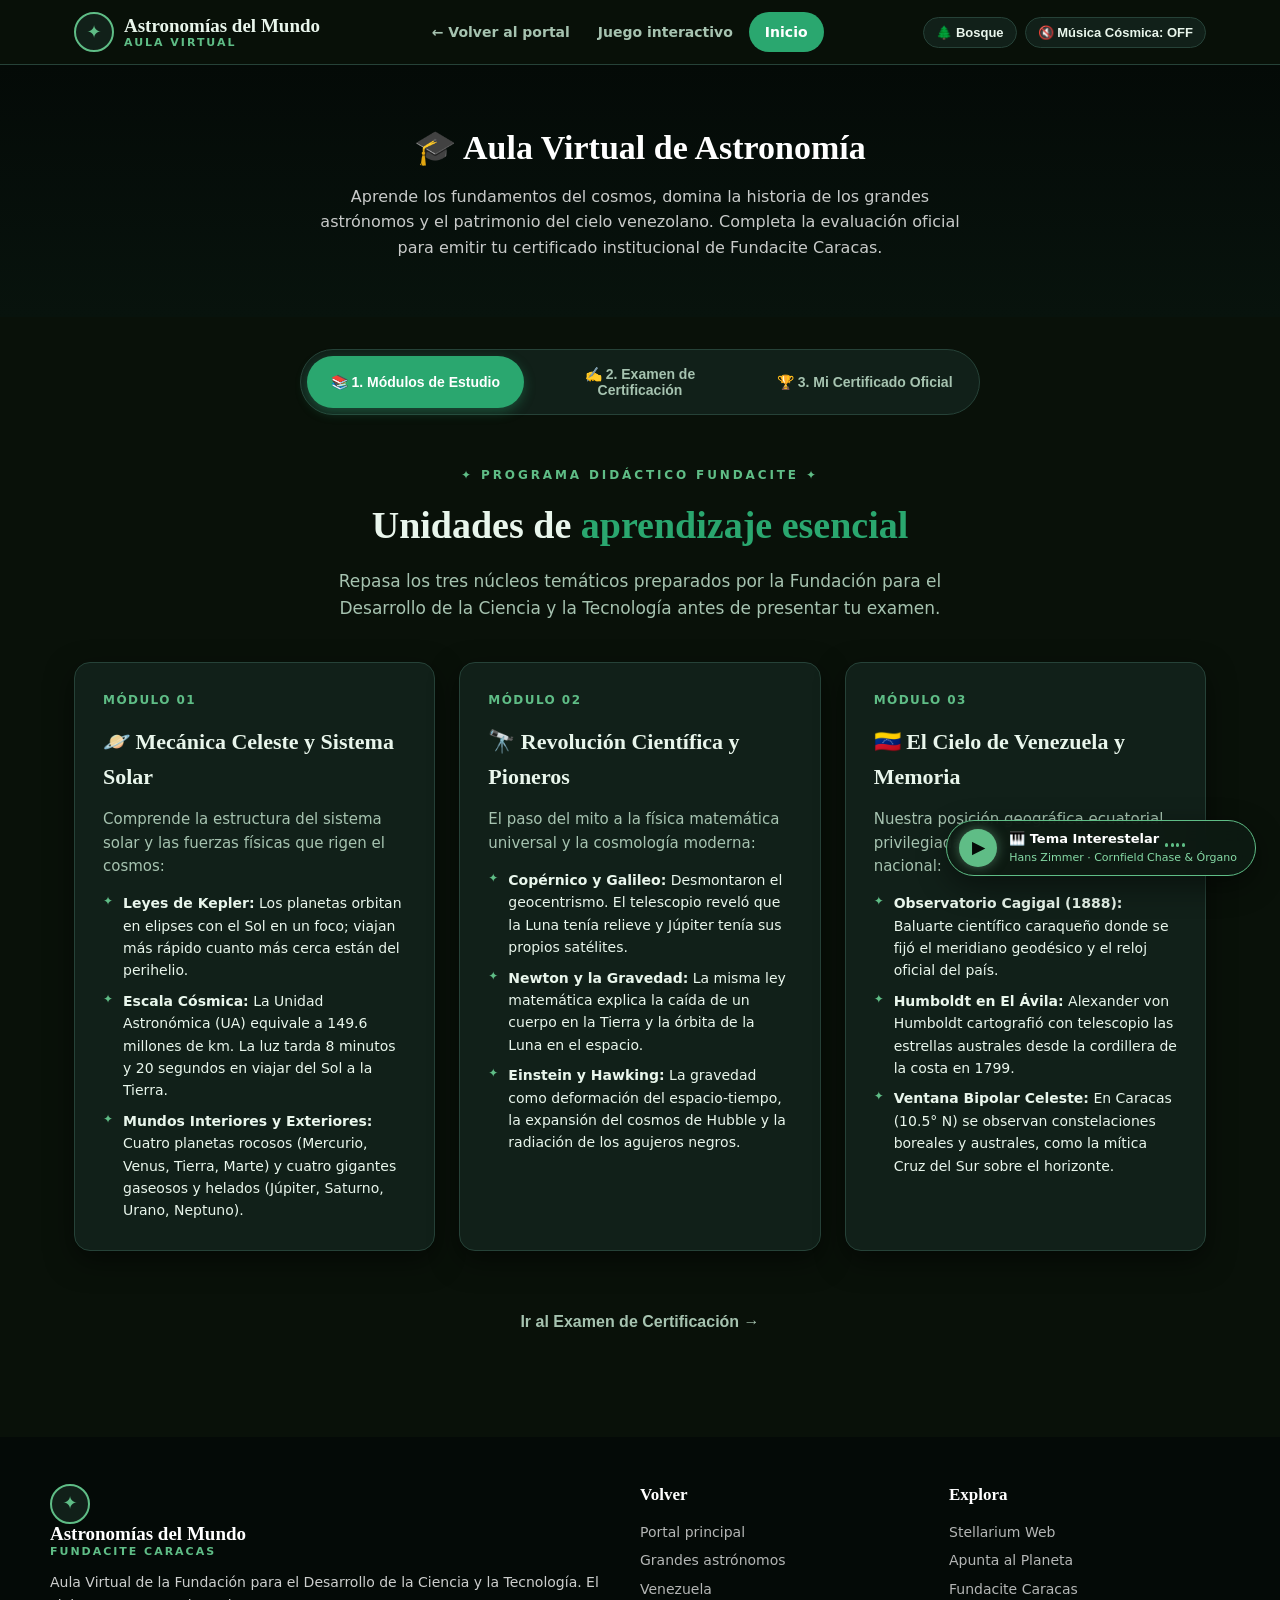
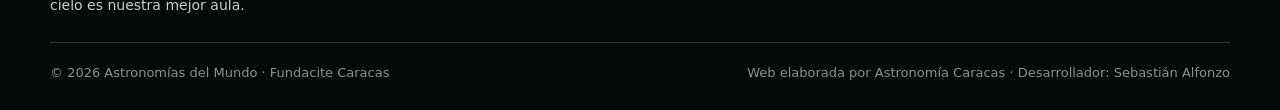
==== commit f9a02ac1: "Tema Bosque Nocturno Esmeralda: fondo oscuro verde profundo con acentos esmeralda" ====
--- a/aula.html
+++ b/aula.html
@@ -23,7 +23,7 @@
                 <a class="nav-cta" href="index.html">Inicio</a>
             </nav>
             <div class="header-actions">
-                <button class="action-pill-btn theme-toggle-btn" type="button" aria-label="Cambiar tema"><span>☀️ Pergamino</span></button>
+                <button class="action-pill-btn theme-toggle-btn" type="button" aria-label="Cambiar tema"><span>🌲 Bosque</span></button>
                 <button class="action-pill-btn audio-toggle-btn" type="button" aria-label="Música espacial"><span>🔇 Música Cósmica: OFF</span></button>
             </div>
             <button class="menu-toggle" type="button" aria-label="Abrir menú">☰</button>
--- a/css/style.css
+++ b/css/style.css
@@ -1,69 +1,70 @@
 /* ============================================
    ASTRONOMÍAS DEL MUNDO · FUNDACITE CARACAS
-   Tema estático y ligero: editorial claro + cielo nocturno.
+   Tema Bosque Nocturno Esmeralda (mate, oscuro).
    ============================================ */
 
 :root {
-    --paper: #f6f1e4;
-    --paper-2: #efe8d3;
-    --card: #fffdf6;
-    --ink: #202a44;
-    --ink-soft: #4b5470;
-    --muted: #7a7f92;
-    --line: #ddd3b8;
-    --gold: #a07b21;
-    --gold-soft: #c9a54e;
-    --red: #a13d2f;
-    --blue: #1d3a6e;
-    --night: #131a30;
-    --night-2: #1d2544;
-    --night-line: #31406b;
+    --paper: #091109;
+    --paper-2: #0e1a12;
+    --card: #112019;
+    --ink: #e9f6ec;
+    --ink-soft: #a6c3b0;
+    --muted: #7b9888;
+    --line: #264238;
+    --gold: #5fbd86;
+    --gold-soft: #86dba6;
+    --red: #2aa76f;
+    --blue: #2db5a2;
+    --night: #040a07;
+    --night-2: #08130d;
+    --night-line: #1c3a2b;
     --white: #ffffff;
     --serif: Georgia, "Times New Roman", serif;
     --sans: system-ui, -apple-system, "Segoe UI", Roboto, Arial, sans-serif;
     --max: 1180px;
     --radius: 16px;
-    --shadow: 0 10px 24px rgba(32, 42, 68, 0.10);
-    --header-bg: rgba(246, 241, 228, 0.92);
+    --shadow: 0 10px 28px rgba(0, 0, 0, 0.5);
+    --header-bg: rgba(9, 17, 9, 0.9);
 }
 
 [data-theme="dark"] {
-    --paper: #0b0f19;
-    --paper-2: #121829;
-    --card: #182035;
-    --ink: #f0f4ff;
-    --ink-soft: #a8b6db;
-    --muted: #6f7f9f;
-    --line: #24304e;
-    --gold: #f2c050;
-    --gold-soft: #ffd977;
-    --red: #e6533f;
-    --blue: #4d88e8;
-    --night: #060910;
-    --night-2: #0e1424;
-    --night-line: #223050;
+    /* Variante más profunda y desaturada de la noche esmeralda */
+    --paper: #070d0a;
+    --paper-2: #0c1510;
+    --card: #101a14;
+    --ink: #dcefe1;
+    --ink-soft: #99b9a5;
+    --muted: #6f8d7c;
+    --line: #223832;
+    --gold: #55ae7c;
+    --gold-soft: #74cd97;
+    --red: #289a68;
+    --blue: #2aa795;
+    --night: #030806;
+    --night-2: #070f0b;
+    --night-line: #193228;
+    --shadow: 0 10px 28px rgba(0, 0, 0, 0.6);
+    --header-bg: rgba(7, 13, 10, 0.92);
+}
+
+[data-theme="aurora"] {
+    /* Modo Aurora Boreal: visión verde del observatorio, más luminosa */
+    --paper: #0b1512;
+    --paper-2: #112019;
+    --card: #15261d;
+    --ink: #b5e3c4;
+    --ink-soft: #6ca284;
+    --muted: #528169;
+    --line: #2a4a3b;
+    --gold: #71c894;
+    --gold-soft: #94e5b2;
+    --red: #46b97e;
+    --blue: #45c4b0;
+    --night: #050b08;
+    --night-2: #091510;
+    --night-line: #224033;
     --shadow: 0 10px 28px rgba(0, 0, 0, 0.55);
-    --header-bg: rgba(11, 15, 25, 0.92);
-}
-
-[data-theme="redshift"] {
-    /* Modo Luz Roja de Observatorio Astronómico (visión nocturna profesional) */
-    --paper: #120303;
-    --paper-2: #1e0707;
-    --card: #280b0b;
-    --ink: #ff7575;
-    --ink-soft: #d85252;
-    --muted: #a33838;
-    --line: #481414;
-    --gold: #ff4545;
-    --gold-soft: #ff6666;
-    --red: #ff2222;
-    --blue: #cc2222;
-    --night: #0a0101;
-    --night-2: #150404;
-    --night-line: #400f0f;
-    --shadow: 0 10px 28px rgba(255, 0, 0, 0.2);
-    --header-bg: rgba(18, 3, 3, 0.94);
+    --header-bg: rgba(11, 21, 18, 0.93);
 }
 
 * { margin: 0; padding: 0; box-sizing: border-box; }
@@ -100,8 +101,8 @@
     position: absolute;
     left: -9999px;
     top: 0;
-    background: var(--ink);
-    color: #fff;
+    background: var(--gold);
+    color: var(--night);
     padding: 10px 16px;
     z-index: 100;
 }
@@ -188,7 +189,7 @@
     padding: 9px 16px;
 }
 
-.main-nav .nav-cta:hover { background: #8a3125; }
+.main-nav .nav-cta:hover { background: #346a49; }
 
 /* Menú compacto (móvil) */
 .menu-toggle {
@@ -218,15 +219,15 @@
     inset: 0;
     background-image:
         radial-gradient(1.4px 1.4px at 12% 22%, rgba(255,255,255,0.85) 50%, transparent 51%),
-        radial-gradient(1.2px 1.2px at 34% 8%, rgba(201,165,78,0.9) 50%, transparent 51%),
+        radial-gradient(1.2px 1.2px at 34% 8%, rgba(122,190,148,0.9) 50%, transparent 51%),
         radial-gradient(1.4px 1.4px at 52% 18%, rgba(255,255,255,0.7) 50%, transparent 51%),
         radial-gradient(1.1px 1.1px at 64% 6%, rgba(255,255,255,0.8) 50%, transparent 51%),
         radial-gradient(1.5px 1.5px at 71% 24%, rgba(255,255,255,0.75) 50%, transparent 51%),
-        radial-gradient(1.2px 1.2px at 82% 12%, rgba(201,165,78,0.85) 50%, transparent 51%),
+        radial-gradient(1.2px 1.2px at 82% 12%, rgba(122,190,148,0.85) 50%, transparent 51%),
         radial-gradient(1.3px 1.3px at 8% 52%, rgba(255,255,255,0.6) 50%, transparent 51%),
         radial-gradient(1.1px 1.1px at 22% 66%, rgba(255,255,255,0.5) 50%, transparent 51%),
         radial-gradient(1.4px 1.4px at 44% 44%, rgba(255,255,255,0.55) 50%, transparent 51%),
-        radial-gradient(1.2px 1.2px at 58% 58%, rgba(201,165,78,0.6) 50%, transparent 51%),
+        radial-gradient(1.2px 1.2px at 58% 58%, rgba(122,190,148,0.6) 50%, transparent 51%),
         radial-gradient(1.3px 1.3px at 76% 68%, rgba(255,255,255,0.5) 50%, transparent 51%),
         radial-gradient(1.5px 1.5px at 90% 44%, rgba(255,255,255,0.6) 50%, transparent 51%),
         radial-gradient(1.2px 1.2px at 30% 84%, rgba(255,255,255,0.45) 50%, transparent 51%),
@@ -252,7 +253,7 @@
     width: 54px;
     height: 54px;
     border-radius: 50%;
-    border: 2px solid rgba(201, 165, 78, 0.7);
+    border: 2px solid rgba(122, 190, 148, 0.7);
     display: grid;
     place-items: center;
     font-size: 24px;
@@ -311,10 +312,10 @@
 .btn:hover { transform: translateY(-2px); }
 
 .btn-primary { background: var(--red); color: #fff; }
-.btn-primary:hover { box-shadow: 0 8px 18px rgba(161, 61, 47, 0.4); }
+.btn-primary:hover { box-shadow: 0 8px 18px rgba(42, 167, 111, 0.4); }
 
 .btn-gold { background: var(--gold-soft); color: var(--night); }
-.btn-gold:hover { box-shadow: 0 8px 18px rgba(201, 165, 78, 0.4); }
+.btn-gold:hover { box-shadow: 0 8px 18px rgba(122, 190, 148, 0.4); }
 
 .btn-ghost {
     background: transparent;
@@ -591,7 +592,7 @@
     border-radius: 10px;
     padding: 10px 12px;
     font-size: 16px;
-    background: #fff;
+    background: var(--card);
     color: var(--ink);
 }
 
@@ -629,7 +630,7 @@
 
 .chip {
     border: 1px solid var(--line);
-    background: #fff;
+    background: var(--card);
     border-radius: 999px;
     padding: 5px 12px;
     font-size: 13px;
@@ -744,7 +745,7 @@
 .sky-embed {
     position: relative;
     aspect-ratio: 16 / 9;
-    background: #05070f;
+    background: #0c1811;
 }
 
 .sky-embed iframe {
@@ -821,7 +822,7 @@
 .juego-canvas-wrap {
     position: relative;
     line-height: 0;
-    background: #05070f;
+    background: #0c1811;
 }
 
 .juego-canvas-wrap canvas {
@@ -838,7 +839,7 @@
     display: flex;
     align-items: center;
     justify-content: center;
-    background: #020308;
+    background: #07100b;
     width: 100vw;
     height: 100vh;
     padding: 0;
@@ -851,7 +852,7 @@
     height: 100%;
     object-fit: contain;
     border-radius: 0;
-    box-shadow: 0 0 60px rgba(78, 148, 235, 0.3);
+    box-shadow: 0 0 60px rgba(122, 190, 148, 0.3);
 }
 
 /* ---------- Aula Virtual (aula.html) ---------- */
@@ -890,7 +891,7 @@
     border-radius: 999px;
     padding: 8px 14px;
     font-size: 14px;
-    background: #fff;
+    background: var(--card);
 }
 
 .aula-progress { display: flex; align-items: center; gap: 10px; }
@@ -930,14 +931,14 @@
     padding: 4px 12px;
 }
 
-.unidad-status.done { background: #e4f3e8; color: #1c7a3d; }
+.unidad-status.done { background: #12351f; color: #7ed6a0; }
 
 .unidad .lectura { color: var(--ink-soft); font-size: 15px; line-height: 1.65; margin-bottom: 18px; }
 
 .pregunta {
     border: 1px solid var(--line);
     border-radius: 12px;
-    background: #fff;
+    background: var(--card);
     padding: 14px 16px;
     margin-bottom: 12px;
 }
@@ -955,20 +956,20 @@
     padding: 8px 14px;
     cursor: pointer;
     font-size: 14px;
-    background: #fff;
+    background: var(--card);
 }
 
 .opcion:hover { border-color: var(--blue); }
 
 .opcion input { accent-color: var(--blue); }
 
-.opcion.ok { background: #e4f3e8; border-color: #2f9a56; color: #14522b; }
-.opcion.mal { background: #fbece9; border-color: var(--red); color: #7c2424; }
+.opcion.ok { background: #12351f; border-color: #2a9a56; color: #b9f0cd; }
+.opcion.mal { background: #3a1522; border-color: #d4588f; color: #ffc2d4; }
 .opcion.des { opacity: 0.5; }
 
 .pregunta .retro { font-size: 13px; color: var(--ink-soft); border-top: 1px dashed var(--line); margin-top: 10px; padding-top: 8px; }
 
-.pregunta .retro.ok { color: #1c7a3d; }
+.pregunta .retro.ok { color: #7ed6a0; }
 
 .unidad-acciones { display: flex; flex-wrap: wrap; gap: 10px; align-items: center; margin-top: 16px; }
 
@@ -1032,7 +1033,7 @@
     cursor: pointer;
 }
 
-.btn-cert:disabled { background: #b9b2a0; cursor: not-allowed; }
+.btn-cert:disabled { background: #3d5347; cursor: not-allowed; }
 
 /* ---------- Responsive ---------- */
 
@@ -1043,7 +1044,7 @@
     .juego-canvas-wrap {
         display: flex;
         justify-content: center;
-        background: #020308;
+        background: #07100b;
     }
     .juego-canvas-wrap canvas {
         height: 62vh;
@@ -1119,7 +1120,7 @@
     background: var(--gold);
     color: #fff;
     border-color: var(--gold);
-    box-shadow: 0 0 12px rgba(201, 165, 78, 0.45);
+    box-shadow: 0 0 12px rgba(122, 190, 148, 0.45);
 }
 
 /* Canvas de estrellas en Hero */
@@ -1175,7 +1176,7 @@
 
 .astro-rich-card:hover {
     transform: translateY(-4px);
-    box-shadow: 0 16px 36px rgba(32, 42, 68, 0.16);
+    box-shadow: 0 16px 36px rgba(0, 0, 0, 0.16);
     border-color: var(--gold-soft);
 }
 
@@ -1210,7 +1211,7 @@
 }
 
 .astro-tag-epoch {
-    background: rgba(19, 26, 48, 0.88);
+    background: rgba(13, 26, 19, 0.88);
     -webkit-backdrop-filter: blur(4px);
     backdrop-filter: blur(4px);
     color: var(--gold-soft);
@@ -1220,12 +1221,12 @@
     text-transform: uppercase;
     padding: 4px 10px;
     border-radius: 999px;
-    border: 1px solid rgba(201, 165, 78, 0.5);
+    border: 1px solid rgba(122, 190, 148, 0.5);
 }
 
 .astro-years-badge {
-    background: rgba(255, 255, 255, 0.92);
-    color: var(--ink);
+    background: rgba(233, 246, 236, 0.92);
+    color: #14241c;
     font-size: 11.5px;
     font-weight: 700;
     padding: 4px 10px;
@@ -1335,7 +1336,7 @@
     bottom: 24px;
     right: 24px;
     z-index: 100;
-    background: rgba(19, 26, 48, 0.94);
+    background: rgba(13, 26, 19, 0.94);
     -webkit-backdrop-filter: blur(12px);
     backdrop-filter: blur(12px);
     border: 1.5px solid var(--gold);
@@ -1367,13 +1368,13 @@
     font-size: 16px;
     font-weight: 700;
     cursor: pointer;
-    box-shadow: 0 0 12px rgba(201, 165, 78, 0.5);
+    box-shadow: 0 0 12px rgba(122, 190, 148, 0.5);
     transition: transform 0.15s ease, background 0.15s ease;
 }
 
 .interstellar-play-btn:hover {
     transform: scale(1.08);
-    background: #ffd977;
+    background: #9dc7ad;
 }
 
 .interstellar-info {
@@ -1472,7 +1473,7 @@
 
 .trophy-planet-item.unlocked {
     border-color: var(--gold);
-    box-shadow: 0 4px 12px rgba(201, 165, 78, 0.25);
+    box-shadow: 0 4px 12px rgba(122, 190, 148, 0.25);
     background: var(--card);
 }
 
@@ -1484,7 +1485,7 @@
     width: 44px;
     height: 44px;
     border-radius: 50%;
-    background: #444;
+    background: #5a675f;
     display: grid;
     place-items: center;
     box-shadow: inset -4px -4px 8px rgba(0,0,0,0.6);
@@ -1494,7 +1495,7 @@
 
 .trophy-planet-item.unlocked .trophy-planet-disc {
     filter: none;
-    box-shadow: inset -6px -6px 12px rgba(0,0,0,0.7), 0 0 12px rgba(255, 215, 120, 0.4);
+    box-shadow: inset -6px -6px 12px rgba(0,0,0,0.7), 0 0 12px rgba(158, 199, 173, 0.4);
 }
 
 .trophy-planet-name {
@@ -1537,7 +1538,7 @@
     position: fixed;
     inset: 0;
     z-index: 999;
-    background: rgba(11, 15, 25, 0.75);
+    background: rgba(9, 20, 14, 0.75);
     -webkit-backdrop-filter: blur(5px);
     backdrop-filter: blur(5px);
     display: grid;
@@ -1635,7 +1636,7 @@
 .moon-svg-disc {
     width: 68px;
     height: 68px;
-    filter: drop-shadow(0 0 10px rgba(235, 205, 140, 0.4));
+    filter: drop-shadow(0 0 10px rgba(122, 190, 148, 0.4));
 }
 
 .sidereal-clock-face {
@@ -1685,7 +1686,7 @@
     align-items: center;
     gap: 8px;
     padding: 12px 18px;
-    background: rgba(19, 26, 48, 0.9);
+    background: rgba(13, 26, 19, 0.9);
     border-bottom: 1px solid var(--night-line);
 }
 
@@ -1711,12 +1712,12 @@
     display: block;
     width: 100%;
     height: 480px;
-    background: radial-gradient(circle at center, #10162c 0%, #060912 100%);
+    background: radial-gradient(circle at center, #0d1a12 0%, #050a07 100%);
     cursor: crosshair;
 }
 
 .orrery-info-card {
-    background: rgba(24, 32, 56, 0.85);
+    background: rgba(15, 29, 21, 0.85);
     border: 1px solid var(--night-line);
     border-radius: var(--radius);
     padding: 24px;
@@ -1789,7 +1790,7 @@
 .aula-tab.active {
     background: var(--red);
     color: #fff;
-    box-shadow: 0 4px 12px rgba(161, 61, 47, 0.35);
+    box-shadow: 0 4px 12px rgba(42, 167, 111, 0.35);
 }
 
 .aula-panel {
@@ -1876,15 +1877,15 @@
 }
 
 .cert-paper {
-    background: #fffdf8;
-    color: #1a1e2d;
-    border: 12px double #a07b21;
+    background: #fdfff8;
+    color: #16241c;
+    border: 12px double #3f6d52;
     border-radius: 8px;
     padding: 48px 42px;
     box-shadow: 0 16px 36px rgba(0, 0, 0, 0.15);
     text-align: center;
     position: relative;
-    background-image: radial-gradient(#efe7ce 1px, transparent 1px);
+    background-image: radial-gradient(#dcecd5 1px, transparent 1px);
     background-size: 24px 24px;
 }
 
@@ -1892,7 +1893,7 @@
     position: absolute;
     width: 36px;
     height: 36px;
-    border: 3px solid #a07b21;
+    border: 3px solid #3f6d52;
 }
 .cert-c-tl { top: 8px; left: 8px; border-right: 0; border-bottom: 0; }
 .cert-c-tr { top: 8px; right: 8px; border-left: 0; border-bottom: 0; }
@@ -1903,7 +1904,7 @@
     font-size: 13px;
     letter-spacing: 0.22em;
     text-transform: uppercase;
-    color: #a07b21;
+    color: #3f6d52;
     font-weight: 700;
     margin-bottom: 8px;
 }
@@ -1911,14 +1912,14 @@
 .cert-title {
     font-family: var(--serif);
     font-size: clamp(24px, 4vw, 36px);
-    color: #1a2238;
+    color: #162a20;
     margin-bottom: 6px;
     font-weight: 700;
 }
 
 .cert-subtitle {
     font-size: 16px;
-    color: #555e78;
+    color: #4a6a56;
     font-style: italic;
     margin-bottom: 24px;
 }
@@ -1927,17 +1928,17 @@
     font-size: 14px;
     text-transform: uppercase;
     letter-spacing: 0.15em;
-    color: #7a7f92;
+    color: #7e8d83;
     margin-bottom: 8px;
 }
 
 .cert-student-name {
     font-family: var(--serif);
     font-size: clamp(26px, 4.5vw, 42px);
-    color: #a13d2f;
+    color: #3f7d56;
     font-weight: 700;
     margin-bottom: 18px;
-    border-bottom: 2px solid #ddd3b8;
+    border-bottom: 2px solid #c6d9c0;
     display: inline-block;
     min-width: 280px;
     padding: 0 20px 6px;
@@ -1948,7 +1949,7 @@
     margin: 0 auto 36px;
     font-size: 15.5px;
     line-height: 1.6;
-    color: #333d5a;
+    color: #2c4436;
 }
 
 .cert-signatures {
@@ -1968,16 +1969,16 @@
 
 .cert-signature-line {
     width: 200px;
-    border-top: 1.5px solid #202a44;
+    border-top: 1.5px solid #22352a;
     padding-top: 6px;
     font-size: 13px;
     font-weight: 700;
-    color: #202a44;
+    color: #22352a;
 }
 
 .cert-sign-role {
     font-size: 11px;
-    color: #6d758c;
+    color: #5f8570;
     text-transform: uppercase;
     letter-spacing: 0.1em;
 }
@@ -1986,20 +1987,20 @@
     width: 72px;
     height: 72px;
     border-radius: 50%;
-    border: 3px dashed #a07b21;
+    border: 3px dashed #3f6d52;
     display: grid;
     place-items: center;
-    color: #a07b21;
+    color: #3f6d52;
     font-size: 26px;
-    background: #fff8e8;
+    background: #eef8ea;
     margin: 0 auto 8px;
-    box-shadow: 0 0 16px rgba(160, 123, 33, 0.25);
+    box-shadow: 0 0 16px rgba(63, 109, 82, 0.25);
 }
 
 .cert-meta {
     margin-top: 24px;
     font-size: 12px;
-    color: #8b92a5;
+    color: #7f9a88;
     display: flex;
     justify-content: space-between;
     flex-wrap: wrap;
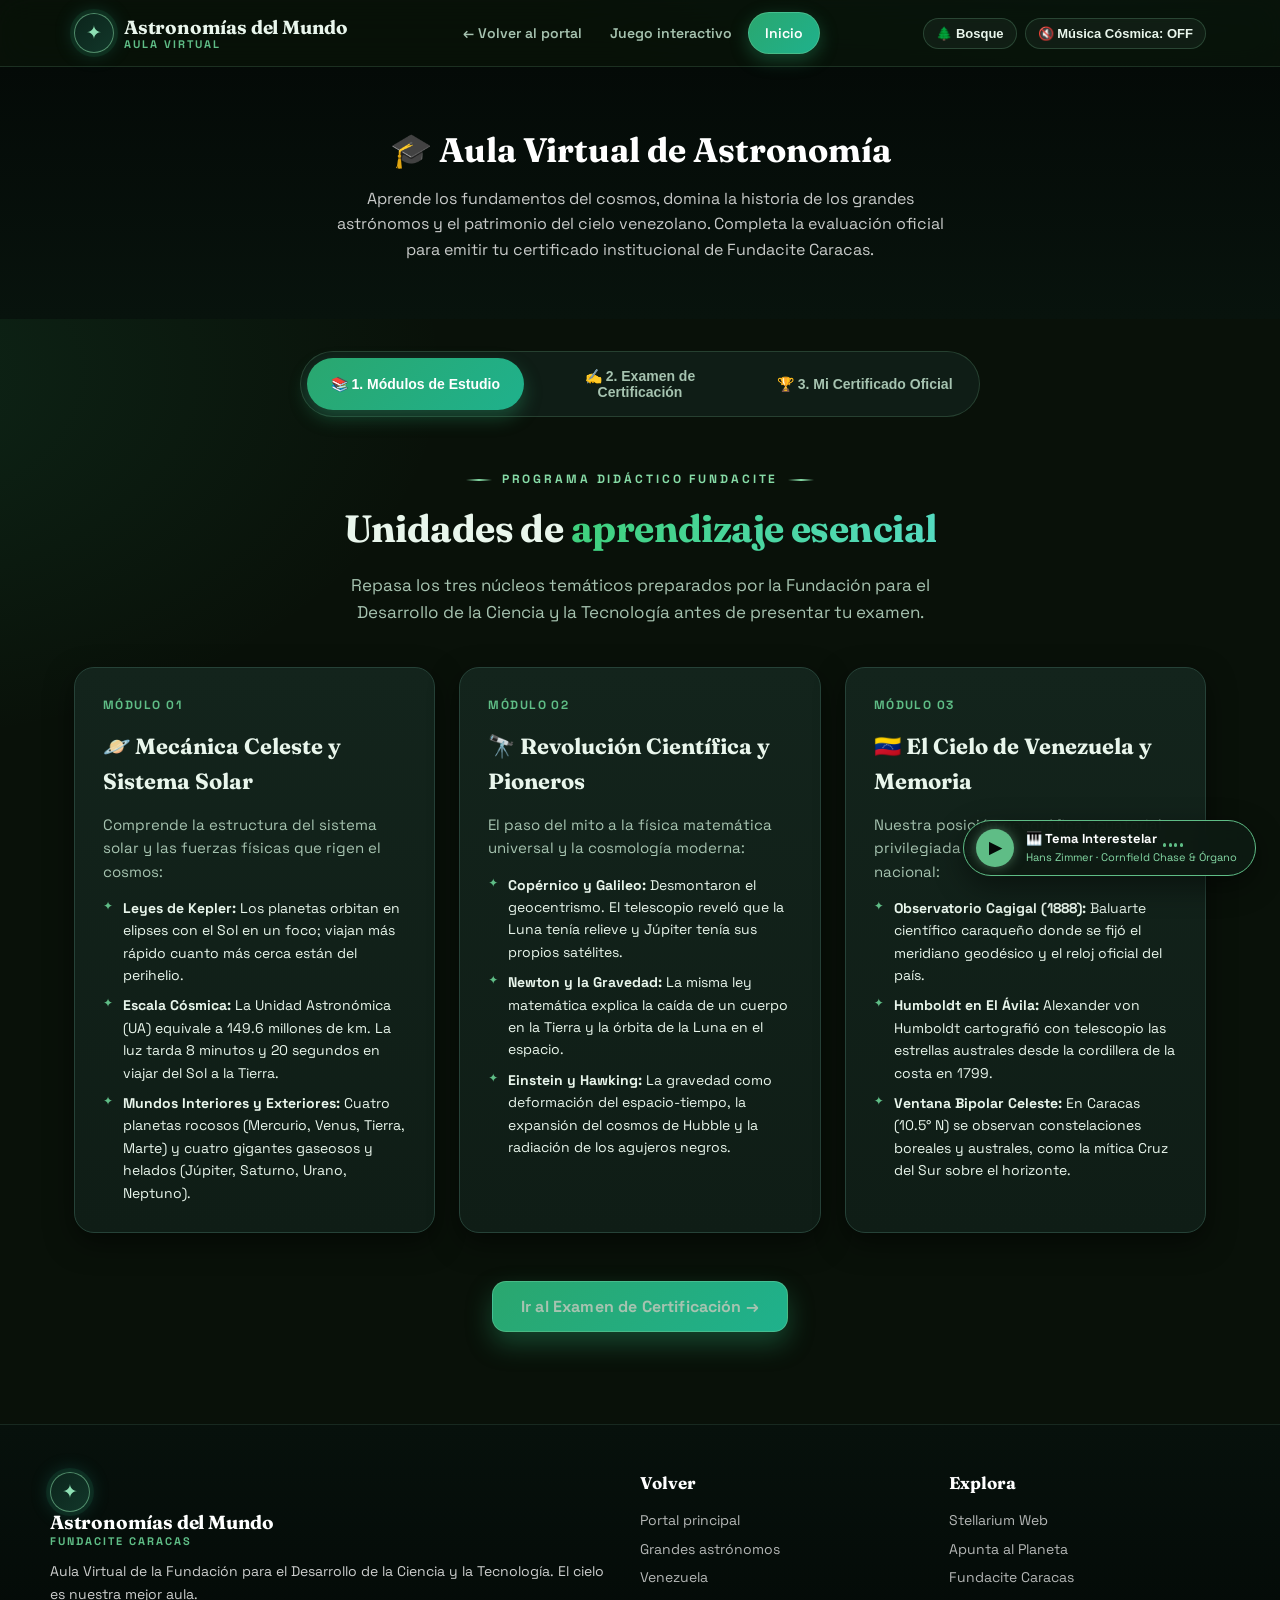
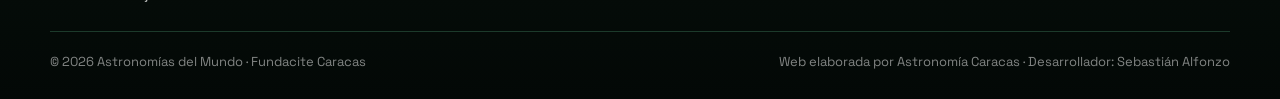
==== commit 44520ca7: "Reforma completa Bosque Nocturno: tipografías Fraunces/Space Grotesk, aurora en hero, tarjetas de cr" ====
--- a/aula.html
+++ b/aula.html
@@ -5,6 +5,10 @@
     <meta name="viewport" content="width=device-width, initial-scale=1.0">
     <title>Aula Virtual · Astronomías del Mundo · Fundacite Caracas</title>
     <meta name="description" content="Aula Virtual de Astronomía de Fundacite Caracas. Apartado en desarrollo: prueba unas preguntas básicas de astronomía.">
+    <link rel="preconnect" href="https://fonts.googleapis.com">
+    <link rel="preconnect" href="https://fonts.gstatic.com" crossorigin>
+    <link href="https://fonts.googleapis.com/css2?family=Fraunces:ital,wght@0,500;0,600;0,700;1,500;1,600&family=Space+Grotesk:wght@400;500;600;700&family=IBM+Plex+Mono:wght@500&display=swap" rel="stylesheet">
+    <meta name="theme-color" content="#091109">
     <link rel="stylesheet" href="css/style.css">
 </head>
 <body id="aula-pagina">
--- a/css/style.css
+++ b/css/style.css
@@ -19,8 +19,9 @@
     --night-2: #08130d;
     --night-line: #1c3a2b;
     --white: #ffffff;
-    --serif: Georgia, "Times New Roman", serif;
-    --sans: system-ui, -apple-system, "Segoe UI", Roboto, Arial, sans-serif;
+    --serif: "Fraunces", Georgia, "Times New Roman", serif;
+    --sans: "Space Grotesk", system-ui, -apple-system, "Segoe UI", Roboto, Arial, sans-serif;
+    --mono: "IBM Plex Mono", ui-monospace, SFMono-Regular, Consolas, monospace;
     --max: 1180px;
     --radius: 16px;
     --shadow: 0 10px 28px rgba(0, 0, 0, 0.5);
@@ -73,10 +74,15 @@
 
 body {
     font-family: var(--sans);
-    background: var(--paper);
+    background:
+        radial-gradient(1100px 520px at 85% -10%, rgba(45, 181, 162, 0.16), transparent 60%),
+        radial-gradient(1000px 620px at -12% 22%, rgba(42, 167, 111, 0.14), transparent 60%),
+        radial-gradient(900px 600px at 50% 112%, rgba(95, 189, 134, 0.10), transparent 60%),
+        var(--paper);
     color: var(--ink);
     line-height: 1.6;
     font-size: 16px;
+    -webkit-font-smoothing: antialiased;
 }
 
 img { max-width: 100%; display: block; }
@@ -208,9 +214,14 @@
 .hero {
     position: relative;
     overflow: hidden;
-    background: linear-gradient(180deg, var(--night) 0%, var(--night-2) 100%);
+    background:
+        radial-gradient(620px 340px at 16% 14%, rgba(47, 180, 120, 0.26), transparent 70%),
+        radial-gradient(720px 380px at 84% 8%, rgba(45, 181, 162, 0.20), transparent 70%),
+        radial-gradient(520px 300px at 55% 42%, rgba(134, 219, 166, 0.08), transparent 70%),
+        linear-gradient(180deg, #030806 0%, #07110c 55%, #08130d 100%);
     color: #fff;
-    padding: 84px 24px 72px;
+    padding: 96px 24px 92px;
+    border-bottom: 1px solid rgba(122, 190, 148, 0.16);
 }
 
 .hero::before {
@@ -2039,4 +2050,420 @@
         box-shadow: none !important;
         page-break-inside: avoid;
     }
+}
+
+/* =============================================
+   REFORMA BOSQUE NOCTURNO: TIPOGRAFÍA, AURORA, CRISTAL
+   (reescritura fina de componentes sobre el diseño base)
+   ============================================= */
+
+::selection { background: rgba(95, 189, 134, 0.35); color: #fff; }
+
+::-webkit-scrollbar { width: 11px; height: 11px; }
+::-webkit-scrollbar-track { background: #0a1510; }
+::-webkit-scrollbar-thumb {
+    background: linear-gradient(180deg, #2a4a3b, #1d3a2b);
+    border-radius: 8px;
+    border: 2px solid #0a1510;
+}
+::-webkit-scrollbar-thumb:hover { background: #335c47; }
+
+/* ---------- Cabecera de cristal ---------- */
+.site-header {
+    background: rgba(9, 17, 9, 0.72) !important;
+    -webkit-backdrop-filter: blur(16px) saturate(1.5);
+    backdrop-filter: blur(16px) saturate(1.5);
+    border-bottom: 1px solid rgba(122, 190, 148, 0.18);
+    transition: background 0.3s ease, border-color 0.3s ease;
+}
+
+.brand-mark {
+    background: linear-gradient(135deg, #0b241b, #12372a);
+    border: 1.5px solid rgba(134, 219, 166, 0.55);
+    color: #8ee0b4;
+    font-size: 19px;
+    box-shadow: 0 0 0 4px rgba(47, 167, 111, 0.12), 0 0 20px rgba(45, 181, 162, 0.28);
+    transition: transform 0.25s ease, box-shadow 0.25s ease;
+}
+
+.brand:hover .brand-mark { transform: rotate(-8deg) scale(1.06); }
+
+.brand-name { letter-spacing: -0.01em; }
+
+.main-nav a { position: relative; font-weight: 600; }
+
+.main-nav a::after {
+    content: "";
+    position: absolute;
+    left: 12px;
+    right: 12px;
+    bottom: 3px;
+    height: 2px;
+    border-radius: 2px;
+    background: linear-gradient(90deg, var(--gold-soft), transparent);
+    transform: scaleX(0);
+    transform-origin: left;
+    transition: transform 0.22s ease;
+}
+
+.main-nav a:hover::after { transform: scaleX(1); }
+
+.main-nav .nav-cta {
+    background: linear-gradient(135deg, #2aa76f, #1fb18c);
+    box-shadow: 0 6px 18px rgba(42, 167, 111, 0.35);
+    border: 1px solid rgba(134, 219, 166, 0.35);
+}
+
+.main-nav .nav-cta:hover { background: linear-gradient(135deg, #37bd7f, #28c7a0); transform: translateY(-1px); }
+
+.main-nav .nav-cta::after { display: none; }
+
+.action-pill-btn {
+    background: rgba(20, 36, 27, 0.7);
+    border: 1px solid rgba(122, 190, 148, 0.25);
+    color: var(--ink);
+    backdrop-filter: blur(6px);
+    -webkit-backdrop-filter: blur(6px);
+}
+
+.action-pill-btn:hover { border-color: var(--gold); background: rgba(22, 42, 32, 0.9); }
+
+/* ---------- Hero con aurora ---------- */
+.hero::after {
+    content: "";
+    position: absolute;
+    inset: 0;
+    pointer-events: none;
+    background:
+        radial-gradient(560px 300px at 18% 0%, rgba(45, 181, 162, 0.10), transparent 70%),
+        radial-gradient(680px 340px at 85% 20%, rgba(95, 189, 134, 0.10), transparent 70%);
+    mix-blend-mode: screen;
+}
+
+.hero-inner { z-index: 2; }
+.hero-canvas { z-index: 1; }
+
+.hero h1 {
+    font-size: clamp(38px, 6.2vw, 68px);
+    line-height: 1.04;
+    letter-spacing: -0.02em;
+    text-wrap: balance;
+}
+
+.hero h1 em {
+    font-style: italic;
+    background: linear-gradient(92deg, #3dd27f 0%, #58dfc0 100%);
+    -webkit-background-clip: text;
+    background-clip: text;
+    color: transparent;
+}
+
+.hero-eyebrow {
+    font-family: var(--sans);
+    letter-spacing: 0.32em;
+    color: #8ee0b4;
+}
+
+.hero p.lead { font-size: 18.5px; color: rgba(255, 255, 255, 0.85); }
+
+.emblem {
+    width: 62px;
+    height: 62px;
+    font-size: 26px;
+    border: 1.5px solid rgba(122, 190, 148, 0.5);
+    background: rgba(255, 255, 255, 0.05);
+    box-shadow: 0 0 26px rgba(45, 181, 162, 0.15);
+}
+
+.hero-stats div {
+    background: rgba(255, 255, 255, 0.045);
+    border: 1px solid rgba(134, 219, 166, 0.16);
+    border-radius: 14px;
+    padding: 12px 18px;
+    -webkit-backdrop-filter: blur(4px);
+    backdrop-filter: blur(4px);
+}
+
+.hero-stats b { font-family: var(--serif); font-size: 26px; color: #8ee0b4; }
+
+/* ---------- Botones con gradiente ---------- */
+.btn {
+    font-family: var(--sans);
+    border-radius: 14px;
+    padding: 14px 26px;
+    letter-spacing: 0.01em;
+    box-shadow: 0 8px 20px rgba(0, 0, 0, 0.28);
+}
+
+.btn-primary {
+    background: linear-gradient(135deg, #2aa76f, #1fb18c);
+    border: 1px solid rgba(134, 219, 166, 0.35);
+    box-shadow: 0 12px 26px rgba(42, 167, 111, 0.35);
+}
+
+.btn-primary:hover { box-shadow: 0 16px 30px rgba(42, 167, 111, 0.45); }
+
+.btn-gold {
+    background: linear-gradient(135deg, #5fbd86, #3aa58f);
+    color: #04110a;
+    box-shadow: 0 12px 26px rgba(42, 167, 111, 0.3);
+}
+
+.btn-ghost { border-radius: 14px; border: 1.5px solid rgba(255, 255, 255, 0.4); background: rgba(255, 255, 255, 0.04); }
+
+/* ---------- Cabeceras de sección ---------- */
+.section-eyebrow {
+    display: inline-flex;
+    align-items: center;
+    gap: 10px;
+    color: var(--gold-soft);
+}
+
+.section-eyebrow::before,
+.section-eyebrow::after {
+    content: "";
+    width: 26px;
+    height: 1.5px;
+    background: linear-gradient(90deg, transparent, var(--gold-soft), transparent);
+}
+
+.section-head h2 { letter-spacing: -0.015em; }
+
+.section-head h2 .accent {
+    background: linear-gradient(92deg, #3fd07c, #54dbc0);
+    -webkit-background-clip: text;
+    background-clip: text;
+    color: transparent;
+}
+
+.section-head p { color: var(--ink-soft); }
+
+/* ---------- Tarjetas de cristal ---------- */
+.card,
+.tool,
+.ficha,
+.sky-stat-card,
+.trophy-shelf-card,
+.sky-frame {
+    background: linear-gradient(180deg, #13241c 0%, #0f1d16 100%);
+    border: 1px solid rgba(134, 219, 166, 0.16);
+    border-radius: 20px;
+    box-shadow: 0 18px 40px rgba(0, 0, 0, 0.42), inset 0 1px 0 rgba(255, 255, 255, 0.06);
+    transition: transform 0.25s ease, box-shadow 0.25s ease, border-color 0.25s ease;
+}
+
+.card:hover,
+.tool:hover,
+.ficha:hover,
+.sky-stat-card:hover {
+    transform: translateY(-5px);
+    border-color: rgba(122, 190, 148, 0.5);
+    box-shadow: 0 24px 52px rgba(0, 0, 0, 0.5), 0 0 34px rgba(47, 167, 111, 0.14);
+}
+
+.card img { border-radius: 20px 20px 0 0; }
+
+.card h3, .tool h3, .ficha h3, .trophy-shelf-title { letter-spacing: -0.01em; }
+
+.card-tag {
+    background: rgba(95, 189, 134, 0.12);
+    border: 1px solid rgba(134, 219, 166, 0.35);
+}
+
+.card ul li {
+    background: rgba(14, 26, 18, 0.9);
+    border: 1px solid rgba(122, 190, 148, 0.14);
+}
+
+.ficha {
+    border-top: 3px solid var(--gold-soft);
+    border-radius: 20px;
+}
+
+.ficha .ico {
+    background: linear-gradient(135deg, #12291e, #0d211a);
+    border: 1px solid rgba(122, 190, 148, 0.28);
+    box-shadow: inset 0 0 16px rgba(47, 167, 111, 0.12);
+    border-radius: 14px;
+}
+
+.ficha .label { color: var(--gold); }
+
+.tool .tool-tag { color: var(--gold); }
+
+.tool input[type="number"],
+.tool select,
+.aula-bar input {
+    background: rgba(9, 17, 9, 0.65);
+    border: 1.5px solid rgba(122, 190, 148, 0.25);
+    color: var(--ink);
+}
+
+.tool input:focus { border-color: var(--gold); box-shadow: 0 0 0 3px rgba(47, 167, 111, 0.18); }
+
+.tool .tool-btn,
+.btn-check {
+    background: linear-gradient(135deg, #21a683, #21b5a2);
+    box-shadow: 0 8px 18px rgba(33, 181, 162, 0.28);
+    border-radius: 999px;
+}
+
+.tool-results .row { background: rgba(14, 26, 18, 0.9); border: 1px solid rgba(122, 190, 148, 0.12); }
+
+.chip {
+    background: rgba(14, 26, 18, 0.8);
+    border: 1px solid rgba(122, 190, 148, 0.22);
+}
+
+.chip.active {
+    background: linear-gradient(135deg, #2aa76f, #1fb18c);
+    border-color: transparent;
+    box-shadow: 0 6px 14px rgba(42, 167, 111, 0.3);
+}
+
+/* ---------- Hitos / línea de tiempo ---------- */
+.hito-date {
+    border-radius: 14px;
+    background: linear-gradient(135deg, #13241c, #0f1d16);
+    box-shadow: inset 0 1px 0 rgba(255, 255, 255, 0.06), 0 8px 18px rgba(0, 0, 0, 0.35);
+}
+
+/* ---------- Banner y planetario ---------- */
+.aula-banner {
+    border: 1px solid rgba(134, 219, 166, 0.2);
+    box-shadow: 0 20px 50px rgba(0, 0, 0, 0.45);
+}
+
+.sky-frame {
+    border: 1px solid rgba(122, 190, 148, 0.2);
+    box-shadow: 0 20px 50px rgba(0, 0, 0, 0.5);
+}
+
+.sky-live {
+    background: linear-gradient(135deg, #5fbd86, #3aa58f);
+    color: #04110a;
+}
+
+/* ---------- Orrery ---------- */
+.orrery-canvas-card {
+    background: rgba(7, 15, 11, 0.6);
+    border: 1px solid rgba(122, 190, 148, 0.22);
+    border-radius: 20px;
+    box-shadow: 0 20px 50px rgba(0, 0, 0, 0.45);
+}
+
+.orrery-info-card {
+    background: rgba(13, 24, 18, 0.82);
+    border: 1px solid rgba(122, 190, 148, 0.22);
+    border-radius: 20px;
+    -webkit-backdrop-filter: blur(10px);
+    backdrop-filter: blur(10px);
+}
+
+/* ---------- Aula ---------- */
+.aula-tabs {
+    background: rgba(17, 32, 25, 0.85);
+    border: 1px solid rgba(122, 190, 148, 0.22);
+    -webkit-backdrop-filter: blur(8px);
+    backdrop-filter: blur(8px);
+}
+
+.aula-tab.active {
+    background: linear-gradient(135deg, #2aa76f, #1fb18c);
+    box-shadow: 0 8px 18px rgba(42, 167, 111, 0.35);
+}
+
+.unidad {
+    background: linear-gradient(90deg, rgba(47, 167, 111, 0.10), transparent 45%), var(--card);
+    border-radius: 20px;
+    box-shadow: 0 18px 40px rgba(0, 0, 0, 0.4);
+}
+
+.modulo-card {
+    background: linear-gradient(180deg, #13241c, #0f1d16);
+    border-radius: 20px;
+}
+
+.pregunta {
+    background: rgba(14, 26, 18, 0.75);
+    border: 1px solid rgba(122, 190, 148, 0.16);
+    border-radius: 14px;
+}
+
+.opcion { border-radius: 999px; border: 1.5px solid rgba(122, 190, 148, 0.28); }
+
+.opcion:hover { border-color: var(--blue); box-shadow: 0 0 0 3px rgba(45, 181, 162, 0.15); }
+
+.pregunta .retro { border-top: 1px dashed rgba(122, 190, 148, 0.25); }
+
+.btn-retry { border-radius: 999px; border: 1px solid rgba(122, 190, 148, 0.25); }
+
+.aula-progress .bar { background: #1d3a2b; }
+
+/* ---------- Juego ---------- */
+.game-extras-grid .trophy-shelf-card { border-radius: 20px; }
+
+.juego-canvas-wrap {
+    border-radius: 18px;
+    overflow: hidden;
+    border: 1px solid rgba(122, 190, 148, 0.2);
+    box-shadow: 0 22px 50px rgba(0, 0, 0, 0.5);
+}
+
+.trophy-planet-item { border-radius: 14px; }
+
+.trophy-planet-item.unlocked {
+    border-color: var(--gold);
+    box-shadow: 0 6px 16px rgba(47, 167, 111, 0.2);
+}
+
+/* ---------- Modal ---------- */
+.modal-box {
+    background: linear-gradient(180deg, #14251d, #101d16);
+    border: 1px solid rgba(122, 190, 148, 0.35);
+    border-radius: 20px;
+    box-shadow: 0 30px 70px rgba(0, 0, 0, 0.6);
+}
+
+/* ---------- Pie ---------- */
+.footer {
+    background: linear-gradient(180deg, #07110c 0%, #030806 100%);
+    border-top: 1px solid rgba(122, 190, 148, 0.18);
+}
+
+.footer-bottom { color: rgba(255, 255, 255, 0.5); }
+
+/* ---------- Activos / astrónomos ---------- */
+.astro-rich-card {
+    border-radius: 20px;
+    background: linear-gradient(180deg, #13241c, #0f1d16);
+    border: 1px solid rgba(134, 219, 166, 0.16);
+    box-shadow: 0 18px 40px rgba(0, 0, 0, 0.42), inset 0 1px 0 rgba(255, 255, 255, 0.06);
+}
+
+.astro-rich-card:hover {
+    transform: translateY(-5px);
+    border-color: rgba(122, 190, 148, 0.5);
+    box-shadow: 0 24px 52px rgba(0, 0, 0, 0.5), 0 0 34px rgba(47, 167, 111, 0.14);
+}
+
+.astro-quote-lead {
+    background: rgba(14, 26, 18, 0.8);
+    border-left: 3px solid var(--gold);
+    border-radius: 0 12px 12px 0;
+}
+
+.astro-expand-btn:hover { background: var(--gold); }
+
+/* ---------- Menú móvil ---------- */
+@media (max-width: 760px) {
+    .main-nav {
+        background: rgba(9, 17, 9, 0.96);
+        backdrop-filter: blur(12px);
+        -webkit-backdrop-filter: blur(12px);
+    }
+}
+
+@media (max-width: 900px) {
+    .juego-canvas-wrap { height: auto; }
 }
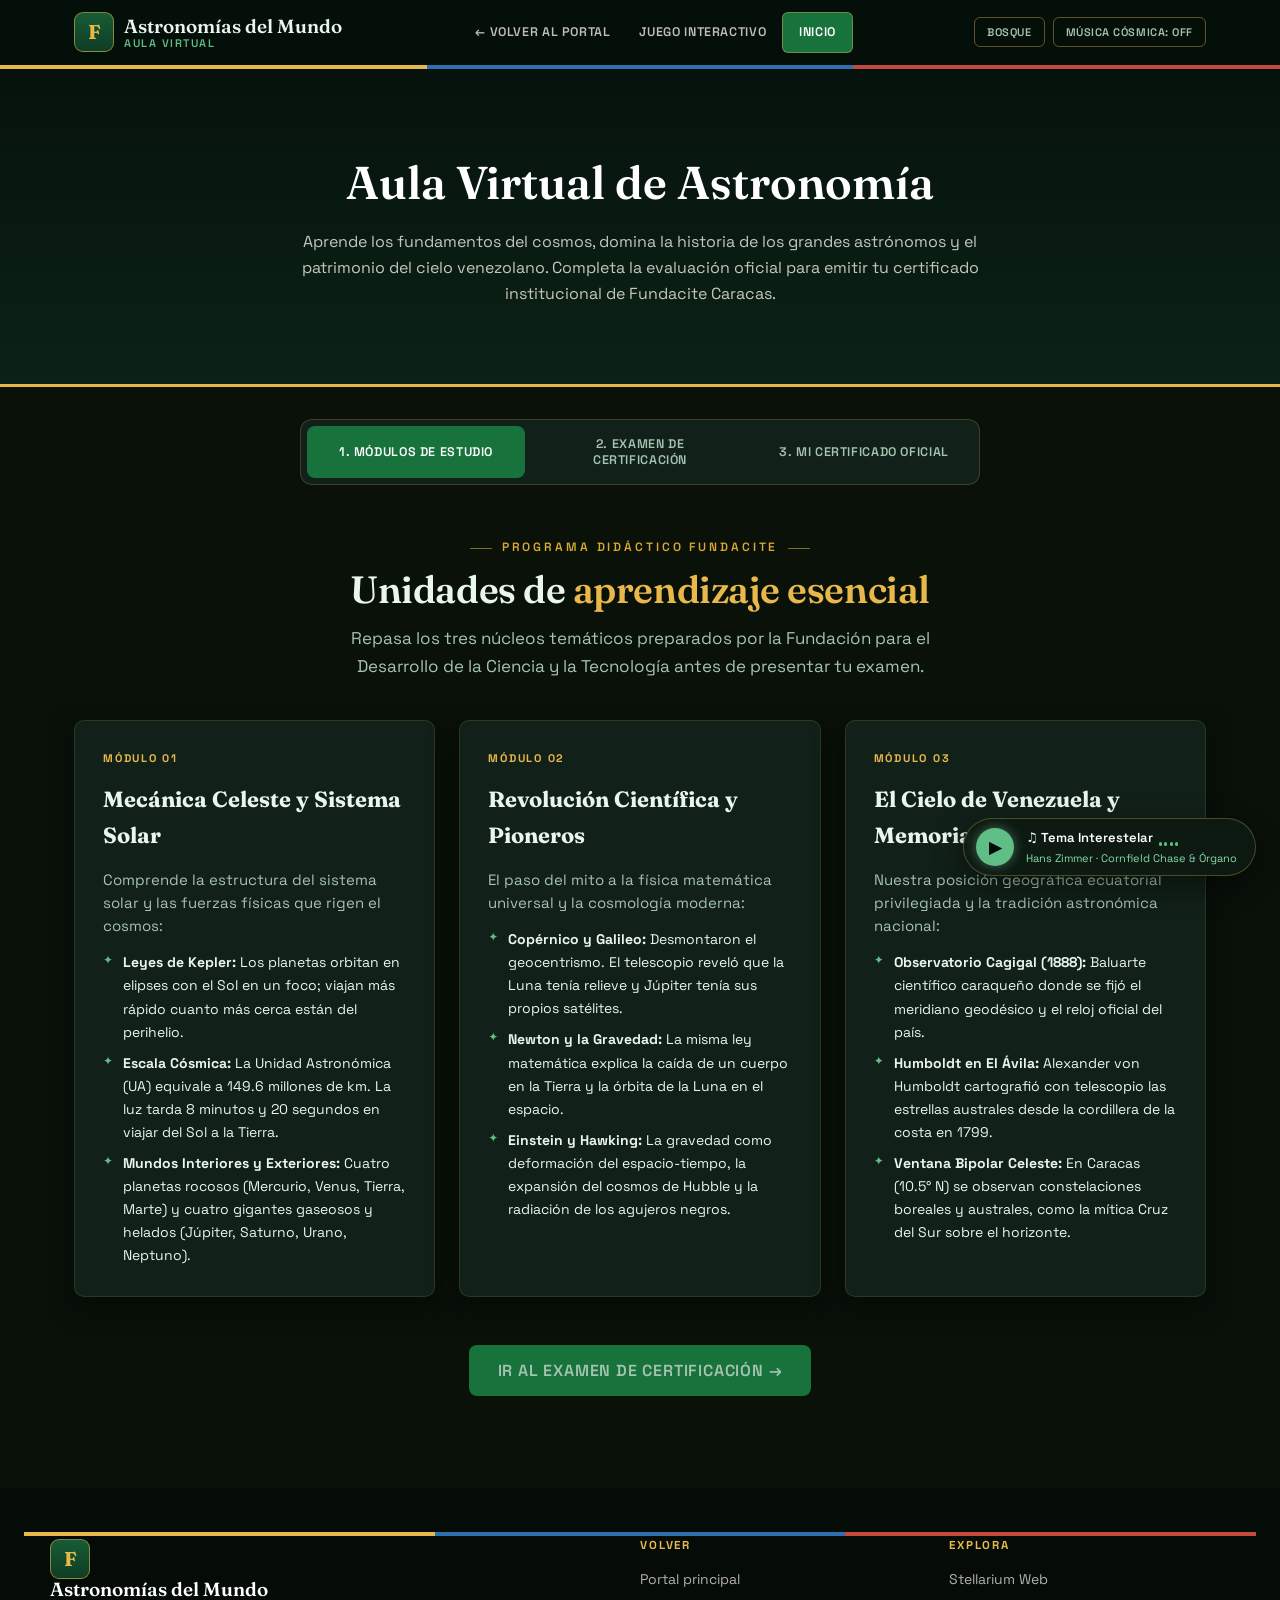
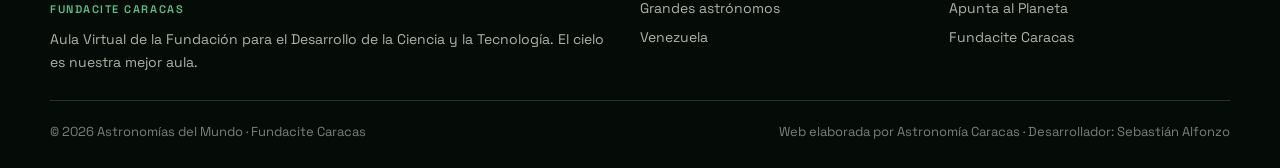
==== commit adaf425f: "Rediseño ministerial: mástil institucional con banda tricolor, verde oficial y dorado, tarjetas y bo" ====
--- a/aula.html
+++ b/aula.html
@@ -18,7 +18,7 @@
     <header class="site-header">
         <div class="header-inner">
             <a class="brand" href="index.html">
-                <span class="brand-mark" aria-hidden="true">✦</span>
+                <span class="brand-mark" aria-hidden="true">F</span>
                 <span class="brand-name">Astronomías del Mundo<span class="brand-sub">Aula Virtual</span></span>
             </a>
             <nav class="main-nav" aria-label="Navegación">
@@ -27,8 +27,8 @@
                 <a class="nav-cta" href="index.html">Inicio</a>
             </nav>
             <div class="header-actions">
-                <button class="action-pill-btn theme-toggle-btn" type="button" aria-label="Cambiar tema"><span>🌲 Bosque</span></button>
-                <button class="action-pill-btn audio-toggle-btn" type="button" aria-label="Música espacial"><span>🔇 Música Cósmica: OFF</span></button>
+                <button class="action-pill-btn theme-toggle-btn" type="button" aria-label="Cambiar tema"><span>Bosque</span></button>
+                <button class="action-pill-btn audio-toggle-btn" type="button" aria-label="Música espacial"><span>Música Cósmica: OFF</span></button>
             </div>
             <button class="menu-toggle" type="button" aria-label="Abrir menú">☰</button>
         </div>
@@ -36,16 +36,16 @@
 
     <!-- ============ INTRO ============ -->
     <section class="aula-hero">
-        <h1>🎓 Aula Virtual de Astronomía</h1>
+        <h1>Aula Virtual de Astronomía</h1>
         <p>Aprende los fundamentos del cosmos, domina la historia de los grandes astrónomos y el patrimonio del cielo venezolano. Completa la evaluación oficial para emitir tu certificado institucional de Fundacite Caracas.</p>
     </section>
 
     <!-- ============ PESTAÑAS DEL AULA ============ -->
     <div class="container" style="padding-top:32px;">
         <div class="aula-tabs" role="tablist">
-            <button class="aula-tab active" data-tab="tab-modulos" type="button">📚 1. Módulos de Estudio</button>
-            <button class="aula-tab" data-tab="tab-examen" type="button">✍️ 2. Examen de Certificación</button>
-            <button class="aula-tab" data-tab="tab-cert" type="button">🏆 3. Mi Certificado Oficial</button>
+            <button class="aula-tab active" data-tab="tab-modulos" type="button">1. Módulos de Estudio</button>
+            <button class="aula-tab" data-tab="tab-examen" type="button">2. Examen de Certificación</button>
+            <button class="aula-tab" data-tab="tab-cert" type="button">3. Mi Certificado Oficial</button>
         </div>
     </div>
 
@@ -63,7 +63,7 @@
             <div class="modulos-grid">
                 <div class="modulo-card">
                     <span class="modulo-num">Módulo 01</span>
-                    <h3>🪐 Mecánica Celeste y Sistema Solar</h3>
+                    <h3>Mecánica Celeste y Sistema Solar</h3>
                     <p>Comprende la estructura del sistema solar y las fuerzas físicas que rigen el cosmos:</p>
                     <ul class="modulo-puntos">
                         <li><b>Leyes de Kepler:</b> Los planetas orbitan en elipses con el Sol en un foco; viajan más rápido cuanto más cerca están del perihelio.</li>
@@ -74,7 +74,7 @@
 
                 <div class="modulo-card">
                     <span class="modulo-num">Módulo 02</span>
-                    <h3>🔭 Revolución Científica y Pioneros</h3>
+                    <h3>Revolución Científica y Pioneros</h3>
                     <p>El paso del mito a la física matemática universal y la cosmología moderna:</p>
                     <ul class="modulo-puntos">
                         <li><b>Copérnico y Galileo:</b> Desmontaron el geocentrismo. El telescopio reveló que la Luna tenía relieve y Júpiter tenía sus propios satélites.</li>
@@ -85,7 +85,7 @@
 
                 <div class="modulo-card">
                     <span class="modulo-num">Módulo 03</span>
-                    <h3>🇻🇪 El Cielo de Venezuela y Memoria</h3>
+                    <h3>El Cielo de Venezuela y Memoria</h3>
                     <p>Nuestra posición geográfica ecuatorial privilegiada y la tradición astronómica nacional:</p>
                     <ul class="modulo-puntos">
                         <li><b>Observatorio Cagigal (1888):</b> Baluarte científico caraqueño donde se fijó el meridiano geodésico y el reloj oficial del país.</li>
@@ -123,11 +123,11 @@
                 </div>
 
                 <div id="cert-unlock-banner" style="display:none; margin-top:24px; padding:20px; background:var(--card); border:2px solid var(--gold); border-radius:12px; text-align:center;">
-                    <span style="font-size:32px;">🎉</span>
+                    <span style="font-size:32px;">✦</span>
                     <h3 style="font-family:var(--serif); font-size:22px; color:var(--ink); margin:8px 0;">¡Felicitaciones! Has aprobado con excelencia</h3>
                     <p style="font-size:15px; color:var(--ink-soft); margin-bottom:16px;">Tu nota califica para la emisión del Diploma Oficial de Fundacite Caracas.</p>
                     <button class="btn btn-gold aula-tab" data-tab="tab-cert" type="button">
-                        Ver y emitir mi Certificado Oficial 🏆
+                        Ver y emitir mi Certificado Oficial
                     </button>
                 </div>
             </div>
@@ -187,7 +187,7 @@
 
                 <div class="cert-actions-bar">
                     <button class="btn btn-primary" id="cert-print-btn" type="button">
-                        🖨️ Imprimir / Guardar en PDF
+                        Imprimir / Guardar en PDF
                     </button>
                     <button class="btn btn-gold aula-tab" data-tab="tab-modulos" type="button">
                         ← Volver a los Módulos
@@ -204,7 +204,7 @@
             <div class="footer-grid">
                 <div class="footer-about">
                     <a class="brand" href="index.html" style="margin-right:auto">
-                        <span class="brand-mark" aria-hidden="true">✦</span>
+                        <span class="brand-mark" aria-hidden="true">F</span>
                         <span class="brand-name" style="color:#fff">Astronomías del Mundo<span class="brand-sub">Fundacite Caracas</span></span>
                     </a>
                     <p>Aula Virtual de la Fundación para el Desarrollo de la Ciencia y la Tecnología. El cielo es nuestra mejor aula.</p>
@@ -234,7 +234,7 @@
         <button class="interstellar-play-btn" id="interstellar-play-btn" type="button" aria-label="Reproducir tema Interestelar">▶</button>
         <div class="interstellar-info">
             <span class="interstellar-title">
-                🎹 Tema Interestelar
+                    ♫ Tema Interestelar
                 <span class="audio-equalizer-bars" aria-hidden="true">
                     <span class="eq-bar"></span>
                     <span class="eq-bar"></span>
--- a/css/style.css
+++ b/css/style.css
@@ -74,13 +74,9 @@
 
 body {
     font-family: var(--sans);
-    background:
-        radial-gradient(1100px 520px at 85% -10%, rgba(45, 181, 162, 0.16), transparent 60%),
-        radial-gradient(1000px 620px at -12% 22%, rgba(42, 167, 111, 0.14), transparent 60%),
-        radial-gradient(900px 600px at 50% 112%, rgba(95, 189, 134, 0.10), transparent 60%),
-        var(--paper);
+    background: var(--paper);
     color: var(--ink);
-    line-height: 1.6;
+    line-height: 1.65;
     font-size: 16px;
     -webkit-font-smoothing: antialiased;
 }
@@ -2466,4 +2462,673 @@
 
 @media (max-width: 900px) {
     .juego-canvas-wrap { height: auto; }
+}
+
+/* =============================================
+   LÍNEA INSTITUCIONAL MINISTERIAL
+   Cerro verde oficial · dorado · banda tricolor
+   ============================================= */
+
+::selection { background: rgba(232, 184, 75, 0.28); color: #fff; }
+
+::-webkit-scrollbar { width: 11px; height: 11px; }
+::-webkit-scrollbar-track { background: #071710; }
+::-webkit-scrollbar-thumb { background: #2c4a38; border-radius: 8px; border: 2px solid #071710; }
+::-webkit-scrollbar-thumb:hover { background: #3a5f46; }
+
+/* ---------- Mástil oficial ---------- */
+.site-header {
+    background: rgba(6, 16, 11, 0.97) !important;
+    backdrop-filter: none;
+    -webkit-backdrop-filter: none;
+    border-bottom: none;
+}
+
+.site-header::after {
+    content: "";
+    display: block;
+    height: 4px;
+    background: linear-gradient(90deg,
+        #e8b84b 0%, #e8b84b 33.333%,
+        #2e6fb0 33.334%, #2e6fb0 66.666%,
+        #c34a3c 66.667%, #c34a3c 100%);
+}
+
+.brand-mark {
+    width: 40px;
+    height: 40px;
+    border-radius: 9px;
+    background: linear-gradient(180deg, #175c35, #0f3d24);
+    border: 1px solid rgba(232, 184, 75, 0.55);
+    color: #e8b84b;
+    font-size: 20px;
+    font-family: var(--serif);
+    font-weight: 700;
+    line-height: 1;
+    box-shadow: none;
+    transition: border-color 0.2s ease;
+}
+
+.brand:hover .brand-mark { border-color: #e8b84b; }
+
+.brand-name {
+    font-family: var(--serif);
+    font-weight: 600;
+    letter-spacing: 0;
+    color: var(--ink);
+}
+
+.brand-sub {
+    font-family: var(--sans);
+    font-weight: 600;
+    letter-spacing: 0.14em;
+    text-transform: uppercase;
+    color: var(--gold);
+}
+
+.main-nav a {
+    font-family: var(--sans);
+    font-weight: 600;
+    font-size: 12.5px;
+    letter-spacing: 0.05em;
+    text-transform: uppercase;
+    color: rgba(245, 241, 230, 0.78);
+}
+
+.main-nav a::after {
+    content: "";
+    position: absolute;
+    left: 12px;
+    right: 12px;
+    bottom: 1px;
+    height: 2px;
+    background: #e8b84b;
+    border-radius: 2px;
+    transform: scaleX(0);
+    transform-origin: left;
+    transition: transform 0.2s ease;
+}
+
+.main-nav a:hover { color: #fff; }
+.main-nav a:hover::after { transform: scaleX(1); }
+
+.main-nav .nav-cta {
+    background: #17723c;
+    color: #fff;
+    border: 1px solid rgba(232, 184, 75, 0.4);
+    box-shadow: none;
+    border-radius: 6px;
+}
+
+.main-nav .nav-cta:hover {
+    background: #1b8547;
+    color: #fff;
+    transform: none;
+}
+
+.action-pill-btn {
+    background: transparent !important;
+    border: 1px solid rgba(232, 184, 75, 0.4);
+    color: var(--ink-soft);
+    font-family: var(--sans);
+    font-weight: 600;
+    font-size: 11px;
+    letter-spacing: 0.05em;
+    text-transform: uppercase;
+    backdrop-filter: none;
+    -webkit-backdrop-filter: none;
+    border-radius: 6px;
+}
+
+.action-pill-btn:hover { border-color: #e8b84b; color: var(--ink); }
+
+/* ---------- Hero institucional ---------- */
+.hero {
+    background: linear-gradient(180deg, #06120c 0%, #0a1f14 100%);
+    padding: 88px 24px 76px;
+    border-bottom: none;
+}
+
+.hero-inner { z-index: 2; }
+
+.hero-eyebrow {
+    display: inline-flex;
+    align-items: center;
+    gap: 10px;
+    font-family: var(--sans);
+    font-weight: 600;
+    font-size: 12px;
+    letter-spacing: 0.24em;
+    text-transform: uppercase;
+    color: #e8b84b;
+}
+
+.hero-eyebrow::before {
+    content: "";
+    width: 12px;
+    height: 12px;
+    border-radius: 3px;
+    background: linear-gradient(135deg, #e8b84b 0 33.33%, #2e6fb0 33.34% 66.66%, #c34a3c 66.67%);
+}
+
+.hero h1 {
+    font-family: var(--serif);
+    font-weight: 600;
+    font-size: clamp(36px, 4.8vw, 56px);
+    letter-spacing: -0.015em;
+    color: #fff;
+    text-wrap: balance;
+}
+
+.hero h1 em {
+    color: #e8b84b;
+    font-style: italic;
+    background: none;
+    -webkit-background-clip: initial;
+    background-clip: initial;
+}
+
+.hero p.lead {
+    font-family: var(--sans);
+    font-size: 17px;
+    line-height: 1.7;
+    color: rgba(245, 241, 230, 0.8);
+    max-width: 780px;
+}
+
+.hero-stats div {
+    background: transparent !important;
+    border: 0 !important;
+    box-shadow: none !important;
+    padding: 0;
+    color: rgba(245, 241, 230, 0.72);
+    font-family: var(--sans);
+    font-size: 14px;
+}
+
+.hero-stats div + div { border-left: 1px solid rgba(232, 184, 75, 0.35) !important; padding-left: 22px; }
+
+.hero-stats b { font-family: var(--serif); font-size: 26px; color: #e8b84b; }
+
+/* ---------- Botones planos oficiales ---------- */
+.btn {
+    font-family: var(--sans);
+    font-weight: 600;
+    font-size: 13.5px;
+    letter-spacing: 0.05em;
+    text-transform: uppercase;
+    border-radius: 8px;
+    padding: 14px 26px;
+    box-shadow: none;
+}
+
+.btn:hover { transform: translateY(-1px); }
+
+.btn-primary { background: #17723c; color: #fff; border: 1px solid transparent; }
+.btn-primary:hover { background: #1b8547; box-shadow: 0 8px 20px rgba(0, 0, 0, 0.3); }
+
+.btn-gold, .btn-cert, .btn-check-gold {
+    background: transparent;
+    color: #e8b84b;
+    border: 1.5px solid rgba(232, 184, 75, 0.55);
+    box-shadow: none;
+}
+
+.btn-gold:hover, .btn-cert:hover {
+    background: rgba(232, 184, 75, 0.12);
+    color: #e8b84b;
+    border-color: #e8b84b;
+    box-shadow: none;
+}
+
+.btn-ghost {
+    background: transparent;
+    border: 1.5px solid rgba(255, 255, 255, 0.4);
+    color: #fff;
+}
+
+/* ---------- Cabeceras formales ---------- */
+.section-eyebrow {
+    font-family: var(--sans);
+    font-weight: 600;
+    font-size: 12px;
+    letter-spacing: 0.24em;
+    text-transform: uppercase;
+    color: #d9a930;
+    display: inline-flex;
+    align-items: center;
+    gap: 10px;
+}
+
+.section-eyebrow::before,
+.section-eyebrow::after {
+    content: "";
+    width: 22px;
+    height: 1px;
+    background: rgba(232, 184, 75, 0.55);
+}
+
+.section-head h2 {
+    font-family: var(--serif);
+    font-weight: 600;
+    letter-spacing: -0.012em;
+    line-height: 1.15;
+}
+
+.section-head h2 .accent {
+    color: #e8b84b;
+    background: none;
+    -webkit-background-clip: initial;
+    background-clip: initial;
+}
+
+.section-head p { color: var(--ink-soft); }
+
+/* ---------- Tarjetas sobrias ---------- */
+.card, .tool, .ficha, .sky-stat-card, .trophy-shelf-card, .sky-frame, .astro-rich-card {
+    background: var(--card);
+    border: 1px solid rgba(232, 184, 75, 0.16);
+    border-radius: 12px;
+    box-shadow: 0 6px 18px rgba(0, 0, 0, 0.28);
+    transition: transform 0.2s ease, border-color 0.2s ease, box-shadow 0.2s ease;
+}
+
+.card:hover, .tool:hover, .ficha:hover, .sky-stat-card:hover, .astro-rich-card:hover {
+    transform: translateY(-3px);
+    border-color: rgba(232, 184, 75, 0.5);
+    box-shadow: 0 10px 26px rgba(0, 0, 0, 0.32);
+}
+
+.card img, .astro-card-top img { border-radius: 12px 12px 0 0; }
+
+.card h3, .tool h3, .ficha h3, .trophy-shelf-title, .astro-name-wrap h3 {
+    font-family: var(--serif);
+    font-weight: 600;
+    letter-spacing: -0.01em;
+}
+
+.card-tag {
+    font-family: var(--sans);
+    font-weight: 600;
+    font-size: 10.5px;
+    letter-spacing: 0.12em;
+    text-transform: uppercase;
+    color: #e8b84b;
+    background: rgba(232, 184, 75, 0.10);
+    border: 1px solid rgba(232, 184, 75, 0.35);
+    border-radius: 6px;
+}
+
+.card ul li {
+    background: var(--paper-2);
+    border: 0;
+    border-radius: 8px;
+}
+
+.ficha {
+    border-top: 3px solid #e8b84b;
+    border-radius: 12px;
+}
+
+.ficha .ico {
+    background: #0d2016;
+    border: 1px solid rgba(232, 184, 75, 0.3);
+    color: #e8b84b;
+    box-shadow: none;
+    border-radius: 10px;
+}
+
+.ficha .label {
+    font-family: var(--sans);
+    font-weight: 700;
+    font-size: 10.5px;
+    letter-spacing: 0.14em;
+    text-transform: uppercase;
+    color: #e8b84b;
+}
+
+.flag {
+    border-left: 3px solid #e8b84b;
+    padding-left: 12px;
+    color: var(--gold-soft);
+}
+
+.tool .tool-tag { color: #e8b84b; letter-spacing: 0.06em; }
+
+.tool input[type="number"],
+.tool select,
+.aula-bar input {
+    background: #0d1812;
+    border: 1px solid rgba(232, 184, 75, 0.25);
+    color: var(--ink);
+    border-radius: 8px;
+}
+
+.tool input:focus, .tool select:focus {
+    border-color: #e8b84b;
+    box-shadow: none;
+    outline: none;
+}
+
+.tool .tool-btn, .btn-check {
+    background: #17723c;
+    border-radius: 8px;
+    box-shadow: none;
+    font-weight: 600;
+}
+
+.tool .tool-btn:hover, .btn-check:hover { background: #1b8547; }
+
+.tool-results .row { background: var(--paper-2); border: 0; border-radius: 8px; }
+
+.chips .chip {
+    background: transparent;
+    border: 1px solid rgba(232, 184, 75, 0.3);
+    border-radius: 999px;
+    color: var(--ink-soft);
+    font-weight: 600;
+}
+
+.chips .chip.active, .chip.active {
+    background: #17723c !important;
+    color: #fff;
+    border-color: #17723c;
+    box-shadow: none;
+}
+
+/* ---------- Hitos ---------- */
+.hito-date {
+    border-radius: 10px;
+    background: #0d2016;
+    border: 1px solid rgba(232, 184, 75, 0.3);
+    box-shadow: none;
+}
+
+/* ---------- Banners ---------- */
+.aula-banner {
+    background: linear-gradient(120deg, #0a1f14 0%, #0d2a1c 100%);
+    border: 1px solid rgba(232, 184, 75, 0.3);
+    border-radius: 12px;
+    box-shadow: 0 10px 30px rgba(0, 0, 0, 0.35);
+}
+
+.ab-ico {
+    border: 1.5px solid rgba(232, 184, 75, 0.5);
+    color: #e8b84b;
+    border-radius: 12px;
+}
+
+.ab-text h3 { font-family: var(--serif); }
+
+/* ---------- Arco: cielo / planetario ---------- */
+.sky-stat-tag {
+    font-family: var(--sans);
+    font-weight: 600;
+    font-size: 10.5px;
+    letter-spacing: 0.12em;
+    text-transform: uppercase;
+    color: #e8b84b;
+}
+
+.sky-frame { border: 1px solid rgba(232, 184, 75, 0.22); box-shadow: 0 10px 30px rgba(0, 0, 0, 0.35); }
+.sky-embed { border-radius: 12px; }
+
+.sky-frame-head {
+    font-family: var(--sans);
+    font-weight: 600;
+    font-size: 11.5px;
+    letter-spacing: 0.08em;
+    text-transform: uppercase;
+    background: rgba(10, 31, 20, 0.92);
+    border-bottom: 1px solid rgba(232, 184, 75, 0.25);
+    color: rgba(245, 241, 230, 0.85);
+}
+
+.sky-live {
+    background: #e8b84b;
+    color: #16200f;
+    border-radius: 6px;
+}
+
+.rotate-tip, .sky-hint { color: rgba(245, 241, 230, 0.72); }
+
+/* ---------- Explorador orbital ---------- */
+.orrery-section { background: #06120c; }
+
+.orrery-canvas-card {
+    background: rgba(8, 20, 13, 0.92);
+    border: 1px solid rgba(232, 184, 75, 0.25);
+    border-radius: 12px;
+    box-shadow: 0 10px 30px rgba(0, 0, 0, 0.4);
+}
+
+.orrery-info-card {
+    background: rgba(10, 25, 17, 0.95);
+    border: 1px solid rgba(232, 184, 75, 0.25);
+    border-radius: 12px;
+    backdrop-filter: none;
+    -webkit-backdrop-filter: none;
+}
+
+.orrery-btn {
+    background: #0d2016;
+    border: 1px solid rgba(232, 184, 75, 0.3);
+    color: var(--ink-soft);
+    border-radius: 6px;
+    font-weight: 600;
+}
+
+.orrery-btn:hover { border-color: #e8b84b; color: #e8b84b; }
+.orrery-btn.active { background: #17723c; border-color: #17723c; color: #fff; }
+
+/* ---------- Aula de cristal → salón oficial ---------- */
+.aula-hero {
+    background: linear-gradient(180deg, #06120c 0%, #0b2216 100%);
+    border-bottom: 3px solid #e8b84b;
+    color: #fff;
+    text-align: center;
+    padding: 76px 24px;
+}
+
+.aula-hero h1 {
+    font-family: var(--serif);
+    font-weight: 600;
+    font-size: clamp(30px, 4vw, 46px);
+    color: #fff;
+}
+
+.aula-hero p {
+    color: rgba(245, 241, 230, 0.8);
+    max-width: 680px;
+    margin-left: auto;
+    margin-right: auto;
+}
+
+.aula-tabs {
+    background: var(--card);
+    border: 1px solid rgba(232, 184, 75, 0.22);
+    border-radius: 12px;
+    backdrop-filter: none;
+    -webkit-backdrop-filter: none;
+    gap: 6px;
+}
+
+.aula-tab {
+    font-family: var(--sans);
+    font-weight: 600;
+    font-size: 12.5px;
+    letter-spacing: 0.05em;
+    text-transform: uppercase;
+    color: var(--ink-soft);
+    border-radius: 8px;
+}
+
+.aula-tab:hover { color: #e8b84b; }
+
+.aula-tab.active {
+    background: #17723c !important;
+    color: #fff;
+    box-shadow: none;
+}
+
+.unidad {
+    background: var(--card);
+    border-left: 4px solid #e8b84b;
+    border-radius: 12px;
+    box-shadow: 0 6px 18px rgba(0, 0, 0, 0.3);
+}
+
+.unidad-num, .modulo-num {
+    font-family: var(--sans);
+    font-weight: 700;
+    font-size: 11px;
+    letter-spacing: 0.16em;
+    text-transform: uppercase;
+    color: #e8b84b;
+}
+
+.modulo-card {
+    background: var(--card);
+    border: 1px solid rgba(232, 184, 75, 0.14);
+    border-radius: 10px;
+}
+
+.modulo-card h3 { font-family: var(--serif); }
+
+.pregunta {
+    background: var(--paper-2);
+    border: 1px solid var(--line);
+    border-radius: 10px;
+}
+
+.opcion {
+    border-radius: 8px;
+    border: 1.5px solid var(--line);
+}
+
+.opcion:hover { border-color: #e8b84b; box-shadow: none; }
+
+.opcion.ok {
+    background: #12351f;
+    border-color: #2d7a4a;
+    color: #8fddb0;
+}
+
+.opcion.mal {
+    background: #3a1522;
+    border-color: #a0384f;
+    color: #ffc2d4;
+}
+
+.pregunta .retro { border-top: 1px dashed var(--line); }
+
+.btn-retry {
+    border-radius: 8px;
+    border: 1px solid var(--line);
+    font-weight: 600;
+}
+
+.aula-progress .bar { background: #e8b84b; }
+
+/* ---------- Juego ---------- */
+.juego-canvas-wrap {
+    border: 1px solid rgba(232, 184, 75, 0.25);
+    border-radius: 10px;
+    box-shadow: 0 10px 30px rgba(0, 0, 0, 0.4);
+}
+
+.trophy-planet-item { border-radius: 10px; }
+.trophy-planet-item.unlocked { border-color: #e8b84b; box-shadow: 0 4px 12px rgba(0, 0, 0, 0.3); }
+
+.trophy-shelf-title {
+    font-family: var(--serif);
+    letter-spacing: 0;
+}
+
+/* ---------- Modal ---------- */
+.modal-box {
+    background: var(--card);
+    border: 1px solid #e8b84b;
+    border-radius: 12px;
+    box-shadow: 0 24px 60px rgba(0, 0, 0, 0.55);
+}
+
+/* ---------- Astrónomos ---------- */
+.astro-honor-title {
+    font-family: var(--serif);
+    font-style: italic;
+    color: #e8b84b;
+}
+
+.astro-quote-lead {
+    background: var(--paper-2);
+    border-left: 3px solid #e8b84b;
+    border-radius: 0 8px 8px 0;
+}
+
+.astro-block-label {
+    font-family: var(--sans);
+    font-weight: 700;
+    font-size: 11px;
+    letter-spacing: 0.14em;
+    text-transform: uppercase;
+    color: #e8b84b;
+}
+
+.astro-expand-btn {
+    border-radius: 6px;
+    font-weight: 600;
+    border: 1px solid rgba(232, 184, 75, 0.4);
+}
+
+.astro-expand-btn:hover { background: #e8b84b; color: #16200f; }
+
+.astro-masterpiece { border-top: 1px dashed rgba(232, 184, 75, 0.3); }
+
+/* ---------- Pie institucional ---------- */
+.footer {
+    background: #050c08;
+    border-top: none;
+}
+
+.footer::before {
+    content: "";
+    display: block;
+    height: 4px;
+    background: linear-gradient(90deg,
+        #e8b84b 0%, #e8b84b 33.333%,
+        #2e6fb0 33.334%, #2e6fb0 66.666%,
+        #c34a3c 66.667%, #c34a3c 100%);
+}
+
+.footer h4 {
+    font-family: var(--sans);
+    font-weight: 700;
+    font-size: 11.5px;
+    letter-spacing: 0.16em;
+    text-transform: uppercase;
+    color: #e8b84b;
+}
+
+.footer a, .footer p { color: rgba(245, 241, 230, 0.72); }
+.footer a:hover { color: #fff; }
+.footer-bottom { color: rgba(245, 241, 230, 0.5); }
+
+/* ---------- Reproductor ---------- */
+.interstellar-player-dock { border: 1px solid rgba(232, 184, 75, 0.3); }
+.interstellar-title { font-weight: 600; }
+
+/* ---------- Menú móvil ---------- */
+@media (max-width: 760px) {
+    .main-nav {
+        background: rgba(6, 16, 11, 0.99);
+        backdrop-filter: none;
+        -webkit-backdrop-filter: none;
+    }
+
+    .hero { padding: 64px 22px 56px; }
+    .hero-stats { flex-direction: column; align-items: flex-start; gap: 8px; }
+    .hero-stats div + div { border-left: 0 !important; padding-left: 0; }
+
+    .aula-tabs { flex-wrap: wrap; }
 }
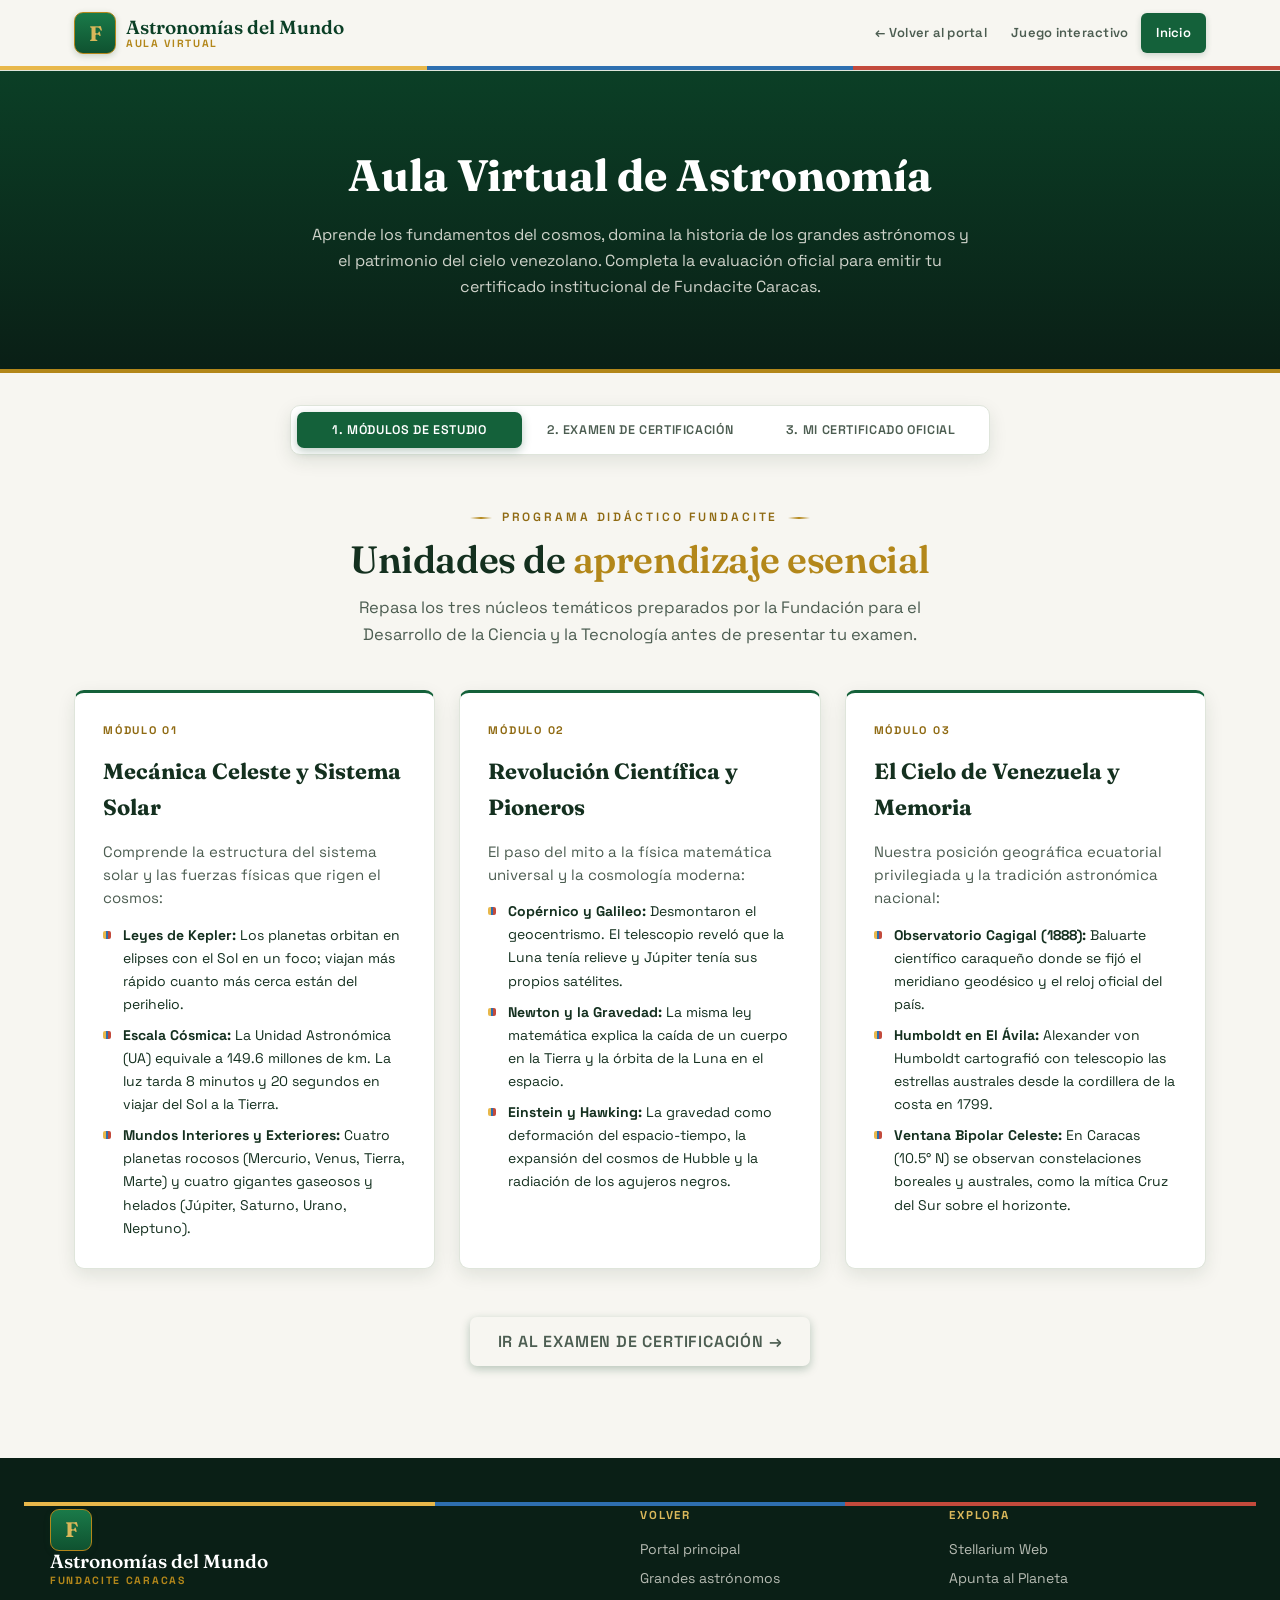
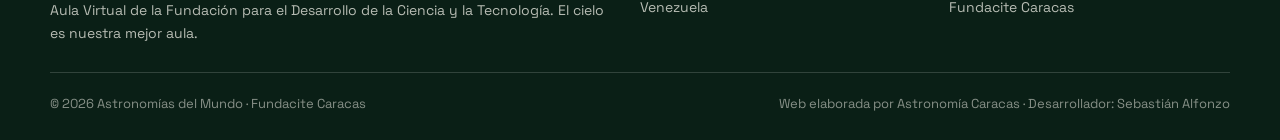
==== commit 83025341: "Reforma ministerial clara: paleta verde oficial y dorado, banda tricolor en mástil y pie, eliminados" ====
--- a/aula.html
+++ b/aula.html
@@ -8,7 +8,7 @@
     <link rel="preconnect" href="https://fonts.googleapis.com">
     <link rel="preconnect" href="https://fonts.gstatic.com" crossorigin>
     <link href="https://fonts.googleapis.com/css2?family=Fraunces:ital,wght@0,500;0,600;0,700;1,500;1,600&family=Space+Grotesk:wght@400;500;600;700&family=IBM+Plex+Mono:wght@500&display=swap" rel="stylesheet">
-    <meta name="theme-color" content="#091109">
+    <meta name="theme-color" content="#f6f4ee">
     <link rel="stylesheet" href="css/style.css">
 </head>
 <body id="aula-pagina">
@@ -26,10 +26,6 @@
                 <a href="juego.html">Juego interactivo</a>
                 <a class="nav-cta" href="index.html">Inicio</a>
             </nav>
-            <div class="header-actions">
-                <button class="action-pill-btn theme-toggle-btn" type="button" aria-label="Cambiar tema"><span>Bosque</span></button>
-                <button class="action-pill-btn audio-toggle-btn" type="button" aria-label="Música espacial"><span>Música Cósmica: OFF</span></button>
-            </div>
             <button class="menu-toggle" type="button" aria-label="Abrir menú">☰</button>
         </div>
     </header>
@@ -229,23 +225,6 @@
         </div>
     </footer>
 
-    <!-- ============ REPRODUCTOR FLOTANTE INTERESTELAR (HANS ZIMMER) ============ -->
-    <div class="interstellar-player-dock" id="interstellar-dock">
-        <button class="interstellar-play-btn" id="interstellar-play-btn" type="button" aria-label="Reproducir tema Interestelar">▶</button>
-        <div class="interstellar-info">
-            <span class="interstellar-title">
-                    ♫ Tema Interestelar
-                <span class="audio-equalizer-bars" aria-hidden="true">
-                    <span class="eq-bar"></span>
-                    <span class="eq-bar"></span>
-                    <span class="eq-bar"></span>
-                    <span class="eq-bar"></span>
-                </span>
-            </span>
-            <span class="interstellar-sub">Hans Zimmer · Cornfield Chase & Órgano</span>
-        </div>
-    </div>
-
     <script src="js/main.js" defer></script>
 </body>
 </html>
--- a/css/style.css
+++ b/css/style.css
@@ -1,71 +1,41 @@
-/* ============================================
+/* ============================================================
    ASTRONOMÍAS DEL MUNDO · FUNDACITE CARACAS
-   Tema Bosque Nocturno Esmeralda (mate, oscuro).
-   ============================================ */
+   Identidad institucional ministerial (clara de gobierno).
+   Verde oficial · dorado · banda tricolor · sobrio y formal.
+   ============================================================ */
 
 :root {
-    --paper: #091109;
-    --paper-2: #0e1a12;
-    --card: #112019;
-    --ink: #e9f6ec;
-    --ink-soft: #a6c3b0;
-    --muted: #7b9888;
-    --line: #264238;
-    --gold: #5fbd86;
-    --gold-soft: #86dba6;
-    --red: #2aa76f;
-    --blue: #2db5a2;
-    --night: #040a07;
-    --night-2: #08130d;
-    --night-line: #1c3a2b;
+    --paper: #f7f6f1;
+    --paper-2: #eef1ea;
+    --card: #ffffff;
+    --ink: #14301f;
+    --ink-soft: #4c5d51;
+    --muted: #7b8a80;
+    --line: #dfe5db;
+    --green: #14613a;
+    --green-deep: #0b3f26;
+    --green-soft: #1a7a49;
+    --gold: #b3871a;
+    --gold-soft: #d9b75a;
+    --gold-deep: #8f6a12;
+    --red: #c23b2e;
+    --blue: #2e6fb0;
+    --night: #0a1f16;
+    --night-2: #0f2b1e;
+    --night-3: #0c241a;
+    --night-line: rgba(255, 255, 255, 0.16);
     --white: #ffffff;
     --serif: "Fraunces", Georgia, "Times New Roman", serif;
     --sans: "Space Grotesk", system-ui, -apple-system, "Segoe UI", Roboto, Arial, sans-serif;
     --mono: "IBM Plex Mono", ui-monospace, SFMono-Regular, Consolas, monospace;
     --max: 1180px;
-    --radius: 16px;
-    --shadow: 0 10px 28px rgba(0, 0, 0, 0.5);
-    --header-bg: rgba(9, 17, 9, 0.9);
-}
-
-[data-theme="dark"] {
-    /* Variante más profunda y desaturada de la noche esmeralda */
-    --paper: #070d0a;
-    --paper-2: #0c1510;
-    --card: #101a14;
-    --ink: #dcefe1;
-    --ink-soft: #99b9a5;
-    --muted: #6f8d7c;
-    --line: #223832;
-    --gold: #55ae7c;
-    --gold-soft: #74cd97;
-    --red: #289a68;
-    --blue: #2aa795;
-    --night: #030806;
-    --night-2: #070f0b;
-    --night-line: #193228;
-    --shadow: 0 10px 28px rgba(0, 0, 0, 0.6);
-    --header-bg: rgba(7, 13, 10, 0.92);
-}
-
-[data-theme="aurora"] {
-    /* Modo Aurora Boreal: visión verde del observatorio, más luminosa */
-    --paper: #0b1512;
-    --paper-2: #112019;
-    --card: #15261d;
-    --ink: #b5e3c4;
-    --ink-soft: #6ca284;
-    --muted: #528169;
-    --line: #2a4a3b;
-    --gold: #71c894;
-    --gold-soft: #94e5b2;
-    --red: #46b97e;
-    --blue: #45c4b0;
-    --night: #050b08;
-    --night-2: #091510;
-    --night-line: #224033;
-    --shadow: 0 10px 28px rgba(0, 0, 0, 0.55);
-    --header-bg: rgba(11, 21, 18, 0.93);
+    --radius: 10px;
+    --shadow: 0 6px 18px rgba(20, 48, 31, 0.10);
+    --shadow-lg: 0 14px 34px rgba(20, 48, 31, 0.16);
+    --tricolor: linear-gradient(90deg,
+        #e8b84b 0%, #e8b84b 33.333%,
+        #2e6fb0 33.334%, #2e6fb0 66.666%,
+        #c34a3c 66.667%, #c34a3c 100%);
 }
 
 * { margin: 0; padding: 0; box-sizing: border-box; }
@@ -82,8 +52,14 @@
 }
 
 img { max-width: 100%; display: block; }
-
 a { color: inherit; }
+
+::selection { background: rgba(184, 135, 26, 0.22); color: var(--green-deep); }
+
+::-webkit-scrollbar { width: 11px; height: 11px; }
+::-webkit-scrollbar-track { background: #e8ebE2; }
+::-webkit-scrollbar-thumb { background: #b9c4ba; border-radius: 8px; border: 2px solid #e8ebe2; }
+::-webkit-scrollbar-thumb:hover { background: #9fae9f; }
 
 :focus-visible {
     outline: 3px solid var(--gold);
@@ -91,37 +67,41 @@
     border-radius: 4px;
 }
 
-.section, .unidades, #inicio { scroll-margin-top: 74px; }
-
-.ficha.has-img { padding: 0; overflow: hidden; }
-
-.ficha.has-img > img { width: 100%; height: 180px; object-fit: cover; background: var(--paper-2); }
-
-.ficha.has-img .ficha-body { padding: 20px 22px 22px; }
+.container { max-width: var(--max); margin: 0 auto; }
+
+.section, .unidades, #inicio { scroll-margin-top: 78px; }
 
 .skip-link {
     position: absolute;
     left: -9999px;
     top: 0;
-    background: var(--gold);
-    color: var(--night);
+    background: var(--green);
+    color: #fff;
     padding: 10px 16px;
     z-index: 100;
-}
-
+    border-radius: 0 0 8px 0;
+}
 .skip-link:focus { left: 8px; top: 8px; }
 
-/* ---------- Encabezado ---------- */
+/* ============================================================
+   MÁSTIL INSTITUCIONAL
+   ============================================================ */
 
 .site-header {
     position: sticky;
     top: 0;
     z-index: 50;
-    background: var(--header-bg);
-    -webkit-backdrop-filter: blur(8px);
-    backdrop-filter: blur(8px);
+    background: rgba(247, 246, 241, 0.97);
+    -webkit-backdrop-filter: blur(10px);
+    backdrop-filter: blur(10px);
     border-bottom: 1px solid var(--line);
-    transition: background 0.3s ease, border-color 0.3s ease;
+}
+
+.site-header::after {
+    content: "";
+    display: block;
+    height: 4px;
+    background: var(--tricolor);
 }
 
 .header-inner {
@@ -142,82 +122,123 @@
 }
 
 .brand-mark {
-    width: 40px;
-    height: 40px;
-    border: 2px solid var(--gold);
-    border-radius: 50%;
+    width: 42px;
+    height: 42px;
+    border-radius: 9px;
+    background: linear-gradient(180deg, #1a7a49, #0f5230);
+    border: 1px solid var(--gold);
     display: grid;
     place-items: center;
-    color: var(--gold);
-    font-size: 18px;
-    background: var(--card);
+    color: var(--gold-soft);
+    font-size: 21px;
+    font-family: var(--serif);
+    font-weight: 700;
+    line-height: 1;
+    box-shadow: 0 2px 6px rgba(15, 67, 38, 0.22);
 }
 
 .brand-name {
     font-family: var(--serif);
     font-size: 19px;
-    font-weight: 700;
-    color: var(--ink);
+    font-weight: 600;
+    color: var(--green-deep);
     line-height: 1.1;
 }
 
 .brand-sub {
     display: block;
     font-family: var(--sans);
-    font-size: 11px;
-    letter-spacing: 0.18em;
+    font-size: 10.5px;
+    letter-spacing: 0.16em;
     text-transform: uppercase;
     color: var(--gold);
     font-weight: 700;
 }
 
-.main-nav { display: flex; align-items: center; gap: 4px; flex-wrap: wrap; }
+.main-nav { display: flex; align-items: center; gap: 2px; flex-wrap: wrap; }
 
 .main-nav a {
+    position: relative;
     text-decoration: none;
     color: var(--ink-soft);
-    font-size: 14px;
-    font-weight: 600;
-    padding: 8px 12px;
-    border-radius: 999px;
-}
-
-.main-nav a:hover { color: var(--ink); background: var(--paper-2); }
+    font-size: 13px;
+    font-weight: 600;
+    padding: 8px 11px;
+    border-radius: 6px;
+    letter-spacing: 0.02em;
+}
+
+.main-nav a:hover { color: var(--green); background: rgba(20, 97, 58, 0.08); }
+
+.main-nav a::after {
+    content: "";
+    position: absolute;
+    left: 11px;
+    right: 11px;
+    bottom: 2px;
+    height: 2px;
+    background: var(--gold);
+    border-radius: 2px;
+    transform: scaleX(0);
+    transform-origin: left;
+    transition: transform 0.2s ease;
+}
+.main-nav a:hover::after { transform: scaleX(1); }
 
 .main-nav .nav-cta {
-    background: var(--red);
+    background: var(--green);
     color: #fff;
-    border-radius: 999px;
-    padding: 9px 16px;
-}
-
-.main-nav .nav-cta:hover { background: #346a49; }
-
-/* Menú compacto (móvil) */
+    border-radius: 6px;
+    padding: 9px 15px;
+    box-shadow: 0 2px 6px rgba(15, 67, 38, 0.2);
+}
+.main-nav .nav-cta::after { display: none; }
+.main-nav .nav-cta:hover { background: var(--green-soft); color: #fff; }
+
 .menu-toggle {
     display: none;
     background: var(--card);
     border: 1px solid var(--line);
-    border-radius: 10px;
+    border-radius: 8px;
     font-size: 20px;
     padding: 6px 10px;
     cursor: pointer;
     color: var(--ink);
 }
 
-/* ---------- Hero ---------- */
+.header-actions { display: flex; align-items: center; gap: 8px; margin-left: auto; }
+
+.action-pill-btn {
+    display: inline-flex;
+    align-items: center;
+    gap: 6px;
+    background: var(--card);
+    border: 1px solid var(--line);
+    color: var(--ink);
+    padding: 7px 12px;
+    border-radius: 6px;
+    font-size: 12.5px;
+    font-weight: 600;
+    cursor: pointer;
+    font-family: var(--sans);
+    transition: border-color 0.2s ease, color 0.2s ease;
+}
+.action-pill-btn:hover { border-color: var(--gold); color: var(--gold-deep); }
+
+/* ============================================================
+   HERO INSTITUCIONAL (banda oficial verde)
+   ============================================================ */
 
 .hero {
     position: relative;
     overflow: hidden;
     background:
-        radial-gradient(620px 340px at 16% 14%, rgba(47, 180, 120, 0.26), transparent 70%),
-        radial-gradient(720px 380px at 84% 8%, rgba(45, 181, 162, 0.20), transparent 70%),
-        radial-gradient(520px 300px at 55% 42%, rgba(134, 219, 166, 0.08), transparent 70%),
-        linear-gradient(180deg, #030806 0%, #07110c 55%, #08130d 100%);
+        radial-gradient(720px 400px at 82% -10%, rgba(217, 183, 90, 0.16), transparent 65%),
+        radial-gradient(760px 420px at 12% 112%, rgba(26, 122, 73, 0.28), transparent 65%),
+        linear-gradient(180deg, var(--green-deep) 0%, #11482c 60%, var(--night) 100%);
     color: #fff;
-    padding: 96px 24px 92px;
-    border-bottom: 1px solid rgba(122, 190, 148, 0.16);
+    padding: 92px 24px 84px;
+    border-bottom: 4px solid var(--gold);
 }
 
 .hero::before {
@@ -225,184 +246,199 @@
     position: absolute;
     inset: 0;
     background-image:
-        radial-gradient(1.4px 1.4px at 12% 22%, rgba(255,255,255,0.85) 50%, transparent 51%),
-        radial-gradient(1.2px 1.2px at 34% 8%, rgba(122,190,148,0.9) 50%, transparent 51%),
-        radial-gradient(1.4px 1.4px at 52% 18%, rgba(255,255,255,0.7) 50%, transparent 51%),
-        radial-gradient(1.1px 1.1px at 64% 6%, rgba(255,255,255,0.8) 50%, transparent 51%),
-        radial-gradient(1.5px 1.5px at 71% 24%, rgba(255,255,255,0.75) 50%, transparent 51%),
-        radial-gradient(1.2px 1.2px at 82% 12%, rgba(122,190,148,0.85) 50%, transparent 51%),
-        radial-gradient(1.3px 1.3px at 8% 52%, rgba(255,255,255,0.6) 50%, transparent 51%),
-        radial-gradient(1.1px 1.1px at 22% 66%, rgba(255,255,255,0.5) 50%, transparent 51%),
-        radial-gradient(1.4px 1.4px at 44% 44%, rgba(255,255,255,0.55) 50%, transparent 51%),
-        radial-gradient(1.2px 1.2px at 58% 58%, rgba(122,190,148,0.6) 50%, transparent 51%),
-        radial-gradient(1.3px 1.3px at 76% 68%, rgba(255,255,255,0.5) 50%, transparent 51%),
-        radial-gradient(1.5px 1.5px at 90% 44%, rgba(255,255,255,0.6) 50%, transparent 51%),
-        radial-gradient(1.2px 1.2px at 30% 84%, rgba(255,255,255,0.45) 50%, transparent 51%),
-        radial-gradient(1.3px 1.3px at 66% 88%, rgba(255,255,255,0.4) 50%, transparent 51%),
-        radial-gradient(1.1px 1.1px at 86% 84%, rgba(255,255,255,0.45) 50%, transparent 51%);
-}
+        radial-gradient(1.3px 1.3px at 12% 22%, rgba(255,255,255,0.9) 50%, transparent 51%),
+        radial-gradient(1.1px 1.1px at 34% 8%, rgba(217,183,90,0.9) 50%, transparent 51%),
+        radial-gradient(1.4px 1.4px at 52% 18%, rgba(255,255,255,0.75) 50%, transparent 51%),
+        radial-gradient(1px 1px at 64% 6%, rgba(255,255,255,0.8) 50%, transparent 51%),
+        radial-gradient(1.4px 1.4px at 71% 26%, rgba(217,183,90,0.8) 50%, transparent 51%),
+        radial-gradient(1.1px 1.1px at 82% 12%, rgba(255,255,255,0.85) 50%, transparent 51%),
+        radial-gradient(1.2px 1.2px at 8% 54%, rgba(255,255,255,0.6) 50%, transparent 51%),
+        radial-gradient(1px 1px at 22% 68%, rgba(255,255,255,0.55) 50%, transparent 51%),
+        radial-gradient(1.3px 1.3px at 44% 46%, rgba(255,255,255,0.6) 50%, transparent 51%),
+        radial-gradient(1.1px 1.1px at 58% 60%, rgba(217,183,90,0.6) 50%, transparent 51%),
+        radial-gradient(1.4px 1.4px at 90% 46%, rgba(255,255,255,0.65) 50%, transparent 51%),
+        radial-gradient(1.2px 1.2px at 30% 86%, rgba(255,255,255,0.5) 50%, transparent 51%),
+        radial-gradient(1.2px 1.2px at 66% 88%, rgba(255,255,255,0.45) 50%, transparent 51%);
+}
+
+.hero-canvas { position: absolute; inset: 0; width: 100%; height: 100%; z-index: 1; pointer-events: auto; }
 
 .hero-inner {
     position: relative;
-    max-width: 820px;
+    z-index: 2;
+    max-width: 840px;
     margin: 0 auto;
     text-align: center;
-}
-
-.hero-emblems {
-    display: flex;
-    justify-content: center;
-    gap: 18px;
-    margin-bottom: 26px;
-}
-
-.emblem {
-    width: 54px;
-    height: 54px;
-    border-radius: 50%;
-    border: 2px solid rgba(122, 190, 148, 0.7);
-    display: grid;
-    place-items: center;
-    font-size: 24px;
-    background: rgba(255, 255, 255, 0.06);
+    pointer-events: none;
+}
+
+.hero-inner a, .hero-inner button, .hero-inner span { pointer-events: auto; }
+
+.hero-eyebrow {
+    display: inline-flex;
+    align-items: center;
+    gap: 10px;
+    font-family: var(--sans);
+    font-weight: 600;
+    font-size: 12px;
+    letter-spacing: 0.26em;
+    text-transform: uppercase;
     color: var(--gold-soft);
-}
-
-.hero-eyebrow {
-    display: inline-block;
-    font-size: 12px;
-    letter-spacing: 0.28em;
-    text-transform: uppercase;
-    color: var(--gold-soft);
-    font-weight: 700;
-    margin-bottom: 14px;
+    margin-bottom: 16px;
+}
+
+.hero-eyebrow::before {
+    content: "";
+    width: 14px;
+    height: 14px;
+    border-radius: 3px;
+    background: linear-gradient(135deg, #e8b84b 0 33.33%, #2e6fb0 33.34% 66.66%, #c34a3c 66.67%);
 }
 
 .hero h1 {
     font-family: var(--serif);
-    font-size: clamp(34px, 5.6vw, 58px);
-    line-height: 1.08;
-    font-weight: 700;
+    font-weight: 600;
+    font-size: clamp(36px, 5vw, 58px);
+    line-height: 1.1;
+    letter-spacing: -0.01em;
     margin-bottom: 18px;
+    color: #fff;
     text-wrap: balance;
 }
 
-.hero h1 em { color: var(--gold-soft); font-style: normal; }
+.hero h1 em { color: var(--gold-soft); font-style: italic; }
 
 .hero p.lead {
-    font-size: 18px;
-    color: rgba(255, 255, 255, 0.82);
-    max-width: 640px;
+    font-size: 17.5px;
+    line-height: 1.7;
+    color: rgba(250, 248, 240, 0.85);
+    max-width: 720px;
     margin: 0 auto 30px;
     text-wrap: balance;
 }
 
-.hero-actions {
-    display: flex;
+.hero-actions { display: flex; flex-wrap: wrap; justify-content: center; gap: 12px; }
+
+.hero-stats {
+    display: flex;
+    justify-content: center;
+    gap: 8px 26px;
     flex-wrap: wrap;
-    justify-content: center;
-    gap: 12px;
-}
+    margin-top: 44px;
+    color: rgba(250, 248, 240, 0.72);
+    font-size: 13.5px;
+}
+
+.hero-stats b {
+    display: block;
+    font-family: var(--serif);
+    font-size: 26px;
+    color: var(--gold-soft);
+    line-height: 1.15;
+}
+
+/* ============================================================
+   BOTONES OFICIALES
+   ============================================================ */
 
 .btn {
     display: inline-block;
     text-decoration: none;
-    font-weight: 700;
-    font-size: 15px;
+    font-family: var(--sans);
+    font-weight: 600;
+    font-size: 13.5px;
+    letter-spacing: 0.05em;
+    text-transform: uppercase;
     padding: 13px 24px;
-    border-radius: 999px;
+    border-radius: 7px;
     border: 0;
     cursor: pointer;
-    transition: transform 0.15s ease, box-shadow 0.15s ease;
-}
-
-.btn:hover { transform: translateY(-2px); }
-
-.btn-primary { background: var(--red); color: #fff; }
-.btn-primary:hover { box-shadow: 0 8px 18px rgba(42, 167, 111, 0.4); }
-
-.btn-gold { background: var(--gold-soft); color: var(--night); }
-.btn-gold:hover { box-shadow: 0 8px 18px rgba(122, 190, 148, 0.4); }
+    transition: transform 0.15s ease, background 0.15s ease, box-shadow 0.15s ease;
+}
+.btn:hover { transform: translateY(-1px); }
+
+.btn-primary { background: var(--green); color: #fff; box-shadow: 0 3px 10px rgba(15, 67, 38, 0.28); }
+.btn-primary:hover { background: var(--green-soft); box-shadow: 0 6px 16px rgba(15, 67, 38, 0.34); }
+
+.btn-gold {
+    background: linear-gradient(180deg, #e0b23c, #c9971f);
+    color: #1a2200;
+    border: 1px solid var(--gold-deep);
+    box-shadow: 0 3px 10px rgba(143, 106, 18, 0.28);
+}
+.btn-gold:hover { background: linear-gradient(180deg, #ecc14f, #d6a62c); box-shadow: 0 6px 16px rgba(143, 106, 18, 0.34); }
 
 .btn-ghost {
     background: transparent;
+    border: 1.5px solid rgba(255, 255, 255, 0.5);
     color: #fff;
-    border: 1.5px solid rgba(255, 255, 255, 0.45);
-}
-
-.hero-stats {
-    display: flex;
-    justify-content: center;
-    gap: 10px 30px;
-    flex-wrap: wrap;
-    margin-top: 46px;
-    color: rgba(255, 255, 255, 0.75);
-    font-size: 14px;
-}
-
-.hero-stats b {
-    display: block;
-    font-family: var(--serif);
-    font-size: 22px;
-    color: #fff;
-}
-
-/* ---------- Secciones ---------- */
+}
+.btn-ghost:hover { border-color: #fff; background: rgba(255, 255, 255, 0.08); }
+
+/* ============================================================
+   SECCIONES
+   ============================================================ */
 
 .section { padding: 72px 24px; }
-
 .section-alt { background: var(--paper-2); }
 
 .section-head {
-    max-width: 760px;
-    margin: 0 auto 40px;
+    max-width: 780px;
+    margin: 0 auto 42px;
     text-align: center;
 }
 
 .section-eyebrow {
-    display: inline-block;
+    display: inline-flex;
+    align-items: center;
+    gap: 10px;
+    font-family: var(--sans);
     font-size: 12px;
+    font-weight: 600;
     letter-spacing: 0.24em;
     text-transform: uppercase;
-    color: var(--gold);
-    font-weight: 700;
+    color: var(--gold-deep);
     margin-bottom: 10px;
 }
 
-.section-eyebrow::before { content: "✦ "; }
-.section-eyebrow::after { content: " ✦"; }
+.section-eyebrow::before,
+.section-eyebrow::after {
+    content: "";
+    width: 22px;
+    height: 1.5px;
+    background: linear-gradient(90deg, transparent, var(--gold), transparent);
+}
 
 .section-head h2 {
     font-family: var(--serif);
-    font-size: clamp(26px, 4vw, 38px);
+    font-weight: 600;
+    font-size: clamp(27px, 4vw, 38px);
+    letter-spacing: -0.012em;
+    line-height: 1.15;
     margin-bottom: 12px;
     color: var(--ink);
     text-wrap: balance;
 }
 
-.section-head h2 .accent { color: var(--red); }
+.section-head h2 .accent { color: var(--gold); }
 
 .section-head p {
     color: var(--ink-soft);
-    font-size: 17px;
+    font-size: 16.5px;
     text-wrap: balance;
 }
 
-.container { max-width: var(--max); margin: 0 auto; }
-
-/* ---------- Tarjetas ---------- */
-
-.cards {
-    display: grid;
-    grid-template-columns: repeat(auto-fit, minmax(255px, 1fr));
-    gap: 20px;
-}
-
+/* ============================================================
+   TARJETAS / FICHAS
+   ============================================================ */
+
+.cards { display: grid; grid-template-columns: repeat(auto-fit, minmax(255px, 1fr)); gap: 20px; }
 .cards-4 { grid-template-columns: repeat(auto-fit, minmax(240px, 1fr)); }
 
 .card {
     background: var(--card);
     border: 1px solid var(--line);
+    border-top: 3px solid var(--gold);
     border-radius: var(--radius);
     overflow: hidden;
     box-shadow: var(--shadow);
@@ -410,40 +446,25 @@
     flex-direction: column;
 }
 
-.card img {
-    width: 100%;
-    height: 230px;
-    object-fit: cover;
-    object-position: 50% 18%;
-    background: var(--paper-2);
-}
-
+.card img { width: 100%; height: 230px; object-fit: cover; object-position: 50% 18%; background: var(--paper-2); }
 .card-body { padding: 18px 20px 20px; display: flex; flex-direction: column; gap: 8px; flex: 1; }
 
 .card-tag {
     align-self: flex-start;
-    font-size: 11px;
+    font-family: var(--sans);
+    font-size: 10.5px;
     font-weight: 700;
     letter-spacing: 0.12em;
     text-transform: uppercase;
-    color: var(--gold);
-    border: 1px solid var(--gold-soft);
-    border-radius: 999px;
+    color: var(--gold-deep);
+    background: rgba(184, 135, 26, 0.1);
+    border: 1px solid rgba(184, 135, 26, 0.35);
+    border-radius: 6px;
     padding: 3px 10px;
 }
 
-.card h3 {
-    font-family: var(--serif);
-    font-size: 20px;
-    color: var(--ink);
-}
-
-.card .sub {
-    font-size: 13px;
-    color: var(--muted);
-    font-weight: 600;
-}
-
+.card h3 { font-family: var(--serif); font-size: 20px; color: var(--ink); }
+.card .sub { font-size: 13px; color: var(--muted); font-weight: 600; }
 .card p { font-size: 14.5px; color: var(--ink-soft); }
 
 .card ul {
@@ -454,108 +475,100 @@
     margin-top: auto;
     padding-top: 8px;
 }
-
 .card ul li {
     font-size: 12px;
     background: var(--paper-2);
-    border-radius: 999px;
+    border-radius: 6px;
     padding: 4px 10px;
     color: var(--ink-soft);
     font-weight: 600;
 }
 
-/* ---------- Ruta Grecia / línea de hitos ---------- */
-
-.ruta {
-    max-width: 900px;
-    margin: 0 auto;
+.fichas { display: grid; grid-template-columns: repeat(auto-fit, minmax(280px, 1fr)); gap: 20px; }
+
+.ficha {
+    background: var(--card);
+    border: 1px solid var(--line);
+    border-top: 4px solid var(--gold);
+    border-radius: var(--radius);
+    padding: 22px;
+    box-shadow: var(--shadow);
+    transition: transform 0.18s ease, box-shadow 0.18s ease;
+}
+.ficha:hover { transform: translateY(-3px); box-shadow: var(--shadow-lg); }
+
+.ficha h3 { font-family: var(--serif); font-size: 19px; margin: 12px 0 6px; color: var(--ink); }
+
+.ficha .ico {
+    font-size: 28px;
+    width: 56px;
+    height: 56px;
+    border-radius: 10px;
     display: grid;
-    gap: 0;
-}
+    place-items: center;
+    background: var(--green);
+    border: 1px solid var(--gold);
+    color: var(--gold-soft);
+}
+
+.ficha p { font-size: 14.5px; color: var(--ink-soft); }
+
+.ficha .label {
+    display: inline-block;
+    font-size: 10.5px;
+    font-weight: 700;
+    letter-spacing: 0.14em;
+    margin-top: 12px;
+    color: var(--gold-deep);
+    text-transform: uppercase;
+}
+
+/* Línea de hitos */
+.ruta { max-width: 900px; margin: 0 auto; display: grid; gap: 0; }
 
 .hito {
     position: relative;
     display: grid;
-    grid-template-columns: 96px 1fr;
-    gap: 20px;
+    grid-template-columns: 110px 1fr;
+    gap: 22px;
     padding-bottom: 26px;
 }
 
 .hito:not(:last-child)::before {
     content: "";
     position: absolute;
-    left: 47px;
-    top: 84px;
+    left: 54px;
+    top: 86px;
     bottom: 8px;
     width: 2px;
     background: var(--gold-soft);
 }
 
 .hito-date {
-    width: 96px;
-    height: 64px;
-    border: 2px solid var(--gold-soft);
-    background: var(--card);
-    border-radius: 12px;
+    width: 110px;
+    height: 66px;
+    border: 2px solid var(--gold);
+    background: var(--card);
+    border-radius: 10px;
     display: grid;
     place-items: center;
     font-family: var(--serif);
     font-weight: 700;
-    color: var(--gold);
+    color: var(--gold-deep);
     text-align: center;
     font-size: 13px;
+    box-shadow: var(--shadow);
 }
 
 .hito-body { padding-top: 2px; }
-
-.hito-body h3 { font-family: var(--serif); font-size: 19px; margin-bottom: 4px; }
-
+.hito-body h3 { font-family: var(--serif); font-size: 19px; margin-bottom: 4px; color: var(--ink); }
 .hito-body p { color: var(--ink-soft); font-size: 14.5px; }
 
-/* ---------- Fichas (Astrónomos / Venezuela) ---------- */
-
-.fichas { display: grid; grid-template-columns: repeat(auto-fit, minmax(280px, 1fr)); gap: 20px; }
-
-.ficha {
-    background: var(--card);
-    border: 1px solid var(--line);
-    border-top: 4px solid var(--gold-soft);
-    border-radius: var(--radius);
-    padding: 22px;
-    box-shadow: var(--shadow);
-}
-
-.ficha h3 { font-family: var(--serif); font-size: 19px; margin: 10px 0 6px; }
-
-.ficha .ico {
-    font-size: 30px;
-    width: 56px;
-    height: 56px;
-    border-radius: 14px;
-    display: grid;
-    place-items: center;
-    background: var(--paper-2);
-    border: 1px solid var(--line);
-}
-
-.ficha p { font-size: 14.5px; color: var(--ink-soft); }
-
-.ficha .label {
-    display: inline-block;
-    font-size: 11px;
-    font-weight: 700;
-    letter-spacing: 0.14em;
-    margin-top: 12px;
-    color: var(--red);
-    text-transform: uppercase;
-}
-
-/* ---------- Venezuela ---------- */
-
+/* Venezuela */
 .venezuela-grid {
     display: grid;
     grid-template-columns: 1fr 1fr;
-    gap: 28px;
+    gap: 30px;
     align-items: center;
 }
 
@@ -563,64 +576,121 @@
     width: 100%;
     border-radius: var(--radius);
     border: 1px solid var(--line);
+    box-shadow: var(--shadow-lg);
+}
+
+.venezuela-text h3 { font-family: var(--serif); font-size: 24px; margin-bottom: 12px; color: var(--ink); }
+.venezuela-text p { color: var(--ink-soft); margin-bottom: 14px; }
+.venezuela-text .flag {
+    font-size: 15px;
+    letter-spacing: 0.18em;
+    color: var(--gold-deep);
+    border-left: 3px solid var(--gold);
+    padding-left: 12px;
+}
+
+/* ============================================================
+   CIELO DE CARACAS (panel en vivo)
+   ============================================================ */
+
+.caracas-sky-dashboard {
+    display: grid;
+    grid-template-columns: repeat(auto-fit, minmax(290px, 1fr));
+    gap: 20px;
+    margin-bottom: 34px;
+}
+
+.sky-stat-card {
+    background: var(--card);
+    border: 1px solid var(--line);
+    border-top: 3px solid var(--gold);
+    border-radius: var(--radius);
+    padding: 22px;
     box-shadow: var(--shadow);
-}
-
-.venezuela-text h3 { font-family: var(--serif); font-size: 24px; margin-bottom: 12px; color: var(--ink); }
-
-.venezuela-text p { color: var(--ink-soft); margin-bottom: 14px; }
-
-.venezuela-text .flag { font-size: 15px; letter-spacing: 0.2em; }
-
-/* ---------- Herramientas ---------- */
+    display: flex;
+    flex-direction: column;
+    gap: 12px;
+}
+
+.sky-stat-header { display: flex; align-items: center; justify-content: space-between; }
+
+.sky-stat-tag {
+    font-family: var(--sans);
+    font-size: 10.5px;
+    font-weight: 700;
+    letter-spacing: 0.14em;
+    text-transform: uppercase;
+    color: var(--gold-deep);
+}
+
+.moon-visual-wrap { display: flex; align-items: center; gap: 18px; margin: 8px 0; }
+
+.moon-svg-disc { width: 68px; height: 68px; }
+.moon-svg-disc circle { stroke: var(--green); }
+
+.sidereal-clock-face {
+    font-family: var(--mono);
+    font-size: 30px;
+    font-weight: 700;
+    letter-spacing: 0.08em;
+    color: var(--green);
+    background: var(--paper-2);
+    padding: 12px 16px;
+    border-radius: 8px;
+    text-align: center;
+    border: 1px solid var(--line);
+}
+
+/* ============================================================
+   HERRAMIENTAS
+   ============================================================ */
 
 .tools-grid { display: grid; grid-template-columns: repeat(auto-fit, minmax(300px, 1fr)); gap: 22px; }
 
 .tool {
     background: var(--card);
     border: 1px solid var(--line);
+    border-top: 3px solid var(--green);
     border-radius: var(--radius);
     padding: 24px;
     box-shadow: var(--shadow);
 }
 
-.tool h3 { font-family: var(--serif); font-size: 19px; margin-bottom: 4px; }
-
-.tool .tool-tag { font-size: 12px; color: var(--gold); font-weight: 700; letter-spacing: 0.1em; text-transform: uppercase; }
-
+.tool h3 { font-family: var(--serif); font-size: 19px; margin-bottom: 4px; color: var(--ink); }
+.tool .tool-tag { font-size: 11px; color: var(--gold-deep); font-weight: 700; letter-spacing: 0.12em; text-transform: uppercase; }
 .tool .field { margin-top: 14px; }
-
 .tool label { display: block; font-size: 13px; font-weight: 700; color: var(--ink-soft); margin-bottom: 6px; }
 
 .tool input[type="number"],
 .tool select {
     width: 100%;
     border: 1.5px solid var(--line);
-    border-radius: 10px;
+    border-radius: 8px;
     padding: 10px 12px;
     font-size: 16px;
     background: var(--card);
     color: var(--ink);
 }
-
 .tool select { cursor: pointer; }
-
-.tool input:focus { border-color: var(--gold); outline: none; }
+.tool input:focus, .tool select:focus { border-color: var(--green); outline: none; box-shadow: 0 0 0 3px rgba(20, 97, 58, 0.12); }
 
 .tool .tool-btn {
     margin-top: 14px;
-    background: var(--blue);
+    background: var(--green);
     color: #fff;
     border: 0;
-    border-radius: 999px;
+    border-radius: 7px;
     padding: 10px 18px;
-    font-weight: 700;
-    font-size: 14px;
+    font-family: var(--sans);
+    font-weight: 600;
+    font-size: 13px;
+    text-transform: uppercase;
+    letter-spacing: 0.05em;
     cursor: pointer;
 }
+.tool .tool-btn:hover { background: var(--green-soft); }
 
 .tool-results { margin-top: 14px; display: grid; gap: 6px; }
-
 .tool-results .row {
     display: flex;
     justify-content: space-between;
@@ -630,7 +700,6 @@
     padding: 6px 12px;
     font-size: 14px;
 }
-
 .tool-results .row b { font-variant-numeric: tabular-nums; }
 
 .chips { display: flex; flex-wrap: wrap; gap: 6px; margin-top: 14px; }
@@ -638,91 +707,29 @@
 .chip {
     border: 1px solid var(--line);
     background: var(--card);
-    border-radius: 999px;
+    border-radius: 6px;
     padding: 5px 12px;
     font-size: 13px;
     cursor: pointer;
     color: var(--ink-soft);
-}
-
-.chip.active { background: var(--blue); color: #fff; border-color: var(--blue); }
-
-/* ---------- Banner Aula Virtual ---------- */
-
-.aula-banner {
-    background: linear-gradient(120deg, var(--night), var(--night-2));
-    color: #fff;
-    border-radius: 20px;
-    padding: 44px 40px;
-    display: flex;
-    flex-wrap: wrap;
-    align-items: center;
-    gap: 24px;
-}
-
-.aula-banner .ab-ico {
-    font-size: 52px;
-    width: 90px;
-    height: 90px;
-    border-radius: 50%;
-    border: 2px solid var(--gold-soft);
-    display: grid;
-    place-items: center;
-    background: rgba(255,255,255,0.06);
-}
-
-.aula-banner .ab-text { flex: 1; min-width: 260px; }
-
-.aula-banner h3 { font-family: var(--serif); font-size: 26px; margin-bottom: 6px; }
-
-.aula-banner p { color: rgba(255,255,255,0.78); }
-
-/* ---------- Pie ---------- */
-
-.footer {
-    background: var(--night);
-    color: rgba(255,255,255,0.8);
-    padding: 44px 24px 26px;
-    margin-top: 20px;
-}
-
-.footer-inner { max-width: var(--max); margin: 0 auto; }
-
-.footer-grid {
-    display: grid;
-    grid-template-columns: 2fr 1fr 1fr;
-    gap: 28px;
-    padding-bottom: 26px;
-    border-bottom: 1px solid var(--night-line);
-}
-
-.footer h4 { font-family: var(--serif); color: #fff; font-size: 17px; margin-bottom: 10px; }
-
-.footer a { display: block; text-decoration: none; color: rgba(255,255,255,0.7); font-size: 14px; padding: 3px 0; }
-.footer a:hover { color: var(--gold-soft); }
-
-.footer-about p { font-size: 14px; margin-top: 10px; }
-
-.footer-bottom {
-    display: flex;
-    flex-wrap: wrap;
-    gap: 10px;
-    justify-content: space-between;
-    font-size: 13px;
-    padding-top: 20px;
-    color: rgba(255,255,255,0.55);
-}
-
-/* ---------- Planetario (capturadora Stellarium) ---------- */
+    font-family: var(--sans);
+    font-weight: 600;
+}
+.chip:hover { border-color: var(--gold); color: var(--gold-deep); }
+.chip.active { background: var(--green); color: #fff; border-color: var(--green); }
+
+/* ============================================================
+   PLANETARIO STELLARIUM (marco nocturno)
+   ============================================================ */
 
 .sky-frame {
     max-width: 1080px;
     margin: 0 auto;
     background: var(--night);
     border: 1px solid var(--night-line);
-    border-radius: 18px;
+    border-radius: var(--radius);
     overflow: hidden;
-    box-shadow: var(--shadow);
+    box-shadow: 0 14px 34px rgba(10, 31, 22, 0.35);
 }
 
 .sky-frame-head {
@@ -732,104 +739,799 @@
     align-items: center;
     gap: 10px;
     padding: 12px 18px;
-    color: #fff;
-    background: linear-gradient(90deg, var(--night), var(--night-2));
-    font-weight: 700;
-    font-size: 15px;
+    color: rgba(250, 248, 240, 0.9);
+    background: linear-gradient(90deg, var(--night-3), var(--night-2));
+    font-weight: 600;
+    font-size: 13.5px;
+    letter-spacing: 0.06em;
+    text-transform: uppercase;
+    border-bottom: 1px solid var(--night-line);
 }
 
 .sky-live {
-    background: var(--gold-soft);
-    color: var(--night);
-    border-radius: 999px;
+    background: var(--gold);
+    color: #1a2200;
+    border-radius: 6px;
     padding: 3px 12px;
     font-size: 11px;
     text-transform: uppercase;
-    letter-spacing: 0.1em;
+    letter-spacing: 0.12em;
     font-weight: 800;
 }
 
-.sky-embed {
-    position: relative;
-    aspect-ratio: 16 / 9;
-    background: #0c1811;
-}
-
-.sky-embed iframe {
-    position: absolute;
-    inset: 0;
-    width: 100%;
-    height: 100%;
-    border: 0;
-    display: block;
-}
-
-.sky-hint {
-    padding: 12px 18px;
-    font-size: 13.5px;
-    color: rgba(255, 255, 255, 0.72);
-    background: var(--night-2);
-}
+.sky-embed { position: relative; aspect-ratio: 16 / 9; background: #07130d; }
+.sky-embed iframe { position: absolute; inset: 0; width: 100%; height: 100%; border: 0; display: block; }
+
+.sky-hint { padding: 12px 18px; font-size: 13.5px; color: rgba(250, 248, 240, 0.72); background: var(--night-3); }
 
 .rotate-tip {
     display: none;
     margin: 0;
     padding: 10px 18px;
-    font-size: 13.5px;
+    font-size: 13px;
     font-weight: 700;
     text-align: center;
-    color: var(--night);
-    background: var(--gold-soft);
+    color: #1a2200;
+    background: var(--gold);
     border-bottom: 1px solid rgba(0, 0, 0, 0.08);
 }
 
-@media (max-width: 600px) {
-    .sky-embed { aspect-ratio: 4 / 3; }
-}
-
-/* ---------- Juego Apunta al Planeta (juego.html) ---------- */
-
-.juego-controls button {
-    width: 36px;
-    height: 36px;
-    border: 0;
-    border-radius: 999px;
-    background: var(--gold-soft);
-    color: var(--night);
-    font-size: 17px;
-    line-height: 1;
+/* ============================================================
+   EXPLORADOR ORBITAL (sección nocturna)
+   ============================================================ */
+
+.orrery-section {
+    background: linear-gradient(180deg, var(--night-3) 0%, var(--night) 100%);
+    color: #fff;
+    padding: 72px 24px;
+    border-top: 4px solid var(--gold);
+}
+
+.orrery-wrap {
+    max-width: var(--max);
+    margin: 0 auto;
+    display: grid;
+    grid-template-columns: 1.8fr 1fr;
+    gap: 24px;
+    align-items: start;
+}
+
+.orrery-canvas-card {
+    background: rgba(6, 20, 14, 0.85);
+    border: 1px solid var(--night-line);
+    border-radius: var(--radius);
+    overflow: hidden;
+    position: relative;
+}
+
+.orrery-controls {
+    display: flex;
+    flex-wrap: wrap;
+    align-items: center;
+    gap: 8px;
+    padding: 12px 18px;
+    background: rgba(10, 31, 22, 0.95);
+    border-bottom: 1px solid var(--night-line);
+}
+
+.orrery-btn {
+    background: rgba(255, 255, 255, 0.06);
+    border: 1px solid var(--night-line);
+    color: rgba(250, 248, 240, 0.85);
+    padding: 6px 12px;
+    border-radius: 6px;
+    font-size: 12px;
+    font-family: var(--sans);
+    font-weight: 600;
     cursor: pointer;
-}
-
-.juego-controls {
-    display: flex;
+    transition: all 0.15s;
+}
+.orrery-btn:hover { border-color: var(--gold); color: var(--gold-soft); }
+.orrery-btn.active { background: var(--gold); color: #1a2200; border-color: var(--gold); }
+
+#orrery-canvas {
+    display: block;
+    width: 100%;
+    height: 480px;
+    background: radial-gradient(circle at center, #0e2a1d 0%, #040d08 100%);
+    cursor: crosshair;
+}
+
+.orrery-info-card {
+    background: rgba(10, 31, 22, 0.92);
+    border: 1px solid var(--night-line);
+    border-radius: var(--radius);
+    padding: 24px;
+    min-height: 480px;
+}
+
+.planet-preview-sphere {
+    width: 80px;
+    height: 80px;
+    border-radius: 50%;
+    margin: 0 auto 16px;
+    box-shadow: inset -10px -10px 20px rgba(0,0,0,0.8), 0 0 22px rgba(255,255,255,0.16);
+    animation: planetFloat 4s ease-in-out infinite alternate;
+}
+
+@keyframes planetFloat {
+    0% { transform: translateY(0) rotate(0deg); }
+    100% { transform: translateY(-6px) rotate(4deg); }
+}
+
+.planet-spec-table { width: 100%; border-collapse: collapse; margin: 16px 0; font-size: 13.5px; }
+.planet-spec-table td { padding: 8px 4px; border-bottom: 1px solid rgba(255, 255, 255, 0.1); }
+.planet-spec-table td:last-child { text-align: right; font-weight: 700; color: var(--gold-soft); }
+
+/* ============================================================
+   ASTRÓNOMOS (tarjetas ricas)
+   ============================================================ */
+
+.astro-rich-grid {
+    display: grid;
+    grid-template-columns: repeat(auto-fit, minmax(360px, 1fr));
+    gap: 26px;
+    margin-top: 16px;
+}
+
+.astro-rich-card {
+    background: var(--card);
+    border: 1px solid var(--line);
+    border-top: 4px solid var(--gold);
+    border-radius: var(--radius);
+    overflow: hidden;
+    box-shadow: var(--shadow);
+    display: flex;
+    flex-direction: column;
+    transition: transform 0.18s ease, box-shadow 0.18s ease, border-color 0.18s ease;
+}
+.astro-rich-card:hover { transform: translateY(-3px); box-shadow: var(--shadow-lg); border-color: var(--gold-soft); }
+
+.astro-card-top { position: relative; height: 260px; background: var(--paper-2); overflow: hidden; }
+.astro-card-top img { width: 100%; height: 100%; object-fit: cover; object-position: 50% 16%; transition: transform 0.4s ease; }
+.astro-rich-card:hover .astro-card-top img { transform: scale(1.04); }
+
+.astro-card-badges {
+    position: absolute;
+    bottom: 12px;
+    left: 14px;
+    right: 14px;
+    display: flex;
+    justify-content: space-between;
+    align-items: center;
+    gap: 8px;
+}
+
+.astro-tag-epoch {
+    background: rgba(11, 63, 38, 0.9);
+    color: var(--gold-soft);
+    font-size: 11.5px;
+    font-weight: 700;
+    letter-spacing: 0.12em;
+    text-transform: uppercase;
+    padding: 4px 10px;
+    border-radius: 6px;
+    border: 1px solid rgba(217, 183, 90, 0.5);
+}
+
+.astro-years-badge {
+    background: rgba(255, 255, 255, 0.94);
+    color: var(--green-deep);
+    font-size: 11.5px;
+    font-weight: 700;
+    padding: 4px 10px;
+    border-radius: 6px;
+    box-shadow: 0 2px 6px rgba(0, 0, 0, 0.18);
+}
+
+.astro-card-content { padding: 24px 26px 26px; display: flex; flex-direction: column; gap: 14px; flex: 1; }
+
+.astro-name-wrap h3 { font-family: var(--serif); font-size: 24px; color: var(--ink); margin-bottom: 2px; line-height: 1.2; }
+
+.astro-honor-title {
+    display: block;
+    font-family: var(--serif);
+    font-style: italic;
+    font-size: 14px;
+    color: var(--gold-deep);
+    font-weight: 600;
+}
+
+.astro-quote-lead {
+    font-family: var(--serif);
+    font-style: italic;
+    font-size: 14.5px;
+    color: var(--ink);
+    background: var(--paper-2);
+    border-left: 3px solid var(--gold);
+    padding: 10px 14px;
+    border-radius: 0 8px 8px 0;
+    line-height: 1.45;
+}
+
+.astro-block-section { display: flex; flex-direction: column; gap: 4px; }
+
+.astro-block-label {
+    font-family: var(--sans);
+    font-size: 11px;
+    font-weight: 700;
+    letter-spacing: 0.14em;
+    text-transform: uppercase;
+    color: var(--gold-deep);
+}
+
+.astro-block-section p { font-size: 14px; color: var(--ink-soft); line-height: 1.55; margin: 0; }
+
+.astro-masterpiece {
+    margin-top: auto;
+    padding-top: 12px;
+    border-top: 1px dashed var(--gold-soft);
+    display: flex;
+    justify-content: space-between;
     align-items: center;
     gap: 10px;
-}
+    flex-wrap: wrap;
+    font-size: 12.5px;
+    color: var(--ink-soft);
+}
+.astro-masterpiece b { color: var(--ink); }
+
+.astro-expand-btn {
+    background: transparent;
+    border: 1px solid var(--gold);
+    color: var(--gold-deep);
+    border-radius: 6px;
+    padding: 6px 14px;
+    font-size: 12px;
+    font-family: var(--sans);
+    font-weight: 600;
+    letter-spacing: 0.05em;
+    text-transform: uppercase;
+    cursor: pointer;
+    transition: all 0.15s ease;
+}
+.astro-expand-btn:hover { background: var(--gold); color: #1a2200; }
+
+/* ============================================================
+   MODAL DE CRÓNICAS
+   ============================================================ */
+
+.modal-overlay {
+    position: fixed;
+    inset: 0;
+    z-index: 999;
+    background: rgba(11, 30, 21, 0.72);
+    -webkit-backdrop-filter: blur(5px);
+    backdrop-filter: blur(5px);
+    display: grid;
+    place-items: center;
+    padding: 20px;
+    opacity: 0;
+    pointer-events: none;
+    transition: opacity 0.25s ease;
+}
+.modal-overlay.open { opacity: 1; pointer-events: auto; }
+
+.modal-box {
+    background: var(--card);
+    border: 1px solid var(--gold);
+    border-top: 4px solid var(--gold);
+    border-radius: var(--radius);
+    max-width: 580px;
+    width: 100%;
+    padding: 32px;
+    box-shadow: var(--shadow-lg);
+    position: relative;
+    transform: translateY(16px);
+    transition: transform 0.25s ease;
+}
+.modal-overlay.open .modal-box { transform: translateY(0); }
+
+.modal-close {
+    position: absolute;
+    top: 14px;
+    right: 16px;
+    background: transparent;
+    border: 0;
+    font-size: 24px;
+    cursor: pointer;
+    color: var(--ink-soft);
+    line-height: 1;
+}
+.modal-close:hover { color: var(--red); }
+
+.modal-quote {
+    font-family: var(--serif);
+    font-style: italic;
+    font-size: 19px;
+    color: var(--ink);
+    margin: 16px 0 20px;
+    line-height: 1.45;
+    border-left: 3px solid var(--gold);
+    padding-left: 14px;
+}
+
+/* ============================================================
+   BANNER AULA
+   ============================================================ */
+
+.aula-banner {
+    background: linear-gradient(120deg, var(--green-deep) 0%, var(--green) 100%);
+    color: #fff;
+    border-radius: var(--radius);
+    padding: 40px 36px;
+    display: flex;
+    flex-wrap: wrap;
+    align-items: center;
+    gap: 24px;
+    box-shadow: var(--shadow-lg);
+    border: 1px solid rgba(217, 183, 90, 0.4);
+}
+
+.aula-banner .ab-ico {
+    font-size: 42px;
+    width: 88px;
+    height: 88px;
+    border-radius: 12px;
+    border: 2px solid var(--gold);
+    display: grid;
+    place-items: center;
+    background: rgba(255, 255, 255, 0.08);
+    color: var(--gold-soft);
+}
+
+.aula-banner .ab-text { flex: 1; min-width: 260px; }
+.aula-banner h3 { font-family: var(--serif); font-size: 26px; margin-bottom: 6px; }
+.aula-banner p { color: rgba(250, 248, 240, 0.82); }
+
+/* ============================================================
+   AULA VIRTUAL
+   ============================================================ */
+
+.aula-hero {
+    background: linear-gradient(180deg, var(--green-deep) 0%, var(--night) 100%);
+    color: #fff;
+    padding: 68px 24px;
+    text-align: center;
+    border-bottom: 4px solid var(--gold);
+}
+
+.aula-hero h1 { font-family: var(--serif); font-size: clamp(30px, 4vw, 44px); margin-bottom: 10px; color: #fff; }
+.aula-hero p { color: rgba(250, 248, 240, 0.82); max-width: 660px; margin: 0 auto; }
+
+.aula-bar {
+    max-width: var(--max);
+    margin: 0 auto;
+    display: flex;
+    flex-wrap: wrap;
+    align-items: center;
+    gap: 16px;
+    padding: 20px 24px;
+}
+.aula-bar .name-field { display: flex; align-items: center; gap: 8px; margin-left: auto; }
+
+.aula-bar input,
+#cert-input-name {
+    border: 1.5px solid var(--line);
+    border-radius: 8px;
+    padding: 9px 14px;
+    font-size: 14px;
+    background: var(--card);
+    color: var(--ink);
+}
+
+.aula-progress { display: flex; align-items: center; gap: 10px; }
+.aula-progress .bar { width: 180px; height: 10px; background: var(--line); border-radius: 999px; overflow: hidden; }
+.aula-progress .fill { height: 100%; width: 0; background: linear-gradient(90deg, var(--gold), var(--green)); transition: width 0.4s ease; }
+.aula-progress b { color: var(--gold-deep); font-size: 14px; }
+
+.aula-tabs {
+    display: flex;
+    justify-content: center;
+    gap: 6px;
+    margin: 0 auto 36px;
+    max-width: 700px;
+    background: var(--card);
+    padding: 6px;
+    border-radius: 10px;
+    border: 1px solid var(--line);
+    box-shadow: var(--shadow);
+}
+
+.aula-tab {
+    flex: 1;
+    text-align: center;
+    padding: 10px 16px;
+    font-size: 12.5px;
+    font-family: var(--sans);
+    font-weight: 600;
+    letter-spacing: 0.05em;
+    text-transform: uppercase;
+    border: 0;
+    border-radius: 7px;
+    background: transparent;
+    color: var(--ink-soft);
+    cursor: pointer;
+    transition: all 0.2s ease;
+}
+.aula-tab:hover { color: var(--gold-deep); }
+.aula-tab.active { background: var(--green); color: #fff; box-shadow: 0 3px 10px rgba(15, 67, 38, 0.28); }
+
+.aula-panel { display: none; }
+.aula-panel.active { display: block; animation: fadeIn 0.25s ease-out; }
+
+@keyframes fadeIn {
+    from { opacity: 0; transform: translateY(6px); }
+    to { opacity: 1; transform: translateY(0); }
+}
+
+.modulos-grid { display: grid; grid-template-columns: repeat(auto-fit, minmax(320px, 1fr)); gap: 24px; margin-bottom: 48px; }
+
+.modulo-card {
+    background: var(--card);
+    border: 1px solid var(--line);
+    border-top: 3px solid var(--green);
+    border-radius: var(--radius);
+    padding: 28px;
+    box-shadow: var(--shadow);
+    display: flex;
+    flex-direction: column;
+    gap: 14px;
+}
+
+.modulo-num {
+    display: inline-block;
+    font-family: var(--sans);
+    font-size: 11px;
+    font-weight: 700;
+    letter-spacing: 0.16em;
+    text-transform: uppercase;
+    color: var(--gold-deep);
+}
+
+.modulo-card h3 { font-family: var(--serif); font-size: 22px; color: var(--ink); }
+.modulo-card p { font-size: 15px; color: var(--ink-soft); line-height: 1.55; }
+
+.modulo-puntos {
+    list-style: none;
+    padding: 0;
+    display: flex;
+    flex-direction: column;
+    gap: 8px;
+    font-size: 14px;
+}
+.modulo-puntos li { padding-left: 20px; position: relative; color: var(--ink); }
+.modulo-puntos li::before {
+    content: "";
+    position: absolute;
+    left: 0;
+    top: 7px;
+    width: 8px;
+    height: 8px;
+    border-radius: 2px;
+    background: var(--tricolor);
+}
+
+.unidades { display: grid; gap: 26px; padding: 10px 24px 60px; }
+
+.unidad {
+    background: var(--card);
+    border: 1px solid var(--line);
+    border-left: 6px solid var(--green);
+    border-radius: var(--radius);
+    padding: 26px;
+    box-shadow: var(--shadow);
+}
+
+.unidad-head { display: flex; flex-wrap: wrap; align-items: baseline; gap: 8px 14px; margin-bottom: 10px; }
+.unidad-num { font-size: 11px; letter-spacing: 0.18em; text-transform: uppercase; color: var(--gold-deep); font-weight: 700; }
+.unidad-head h2 { font-family: var(--serif); font-size: 22px; color: var(--ink); }
+
+.unidad-status {
+    margin-left: auto;
+    font-size: 11px;
+    font-weight: 700;
+    text-transform: uppercase;
+    letter-spacing: 0.06em;
+    background: var(--paper-2);
+    color: var(--muted);
+    border-radius: 6px;
+    padding: 4px 12px;
+}
+.unidad-status.done { background: rgba(26, 122, 73, 0.14); color: var(--green); }
+
+.unidad .lectura { color: var(--ink-soft); font-size: 15px; line-height: 1.65; margin-bottom: 18px; }
+
+.preguntas { display: grid; gap: 12px; }
+
+.pregunta {
+    border: 1px solid var(--line);
+    border-radius: 8px;
+    background: var(--card);
+    padding: 14px 16px;
+    margin-bottom: 12px;
+}
+.pregunta .q { font-weight: 700; margin-bottom: 10px; color: var(--ink); }
+
+.opciones { display: grid; gap: 8px; }
+
+.opcion {
+    display: flex;
+    align-items: center;
+    gap: 10px;
+    border: 1.5px solid var(--line);
+    border-radius: 8px;
+    padding: 8px 14px;
+    cursor: pointer;
+    font-size: 14px;
+    background: var(--card);
+    transition: border-color 0.15s ease, background 0.15s ease;
+}
+.opcion:hover { border-color: var(--green); background: rgba(20, 97, 58, 0.04); }
+.opcion input { accent-color: var(--green); }
+
+.opcion.ok { background: rgba(26, 122, 73, 0.12); border-color: var(--green); color: var(--green-deep); }
+.opcion.mal { background: rgba(194, 59, 46, 0.12); border-color: var(--red); color: var(--red); }
+.opcion.des { opacity: 0.55; }
+
+.pregunta .retro { font-size: 13px; color: var(--ink-soft); border-top: 1px dashed var(--line); margin-top: 10px; padding-top: 8px; }
+.pregunta .retro.ok { color: var(--green); }
+
+.unidad-acciones { display: flex; flex-wrap: wrap; gap: 10px; align-items: center; margin-top: 16px; }
+
+.btn-check, .btn-cert {
+    background: var(--green);
+    color: #fff;
+    border: 0;
+    border-radius: 7px;
+    padding: 11px 20px;
+    font-family: var(--sans);
+    font-weight: 600;
+    font-size: 13px;
+    text-transform: uppercase;
+    letter-spacing: 0.06em;
+    cursor: pointer;
+}
+.btn-check:hover, .btn-cert:hover { background: var(--green-soft); }
+.btn-cert:disabled { background: #b9c4ba; cursor: not-allowed; }
+
+.btn-check-gold {
+    background: transparent;
+    color: var(--gold-deep);
+    border: 1.5px solid var(--gold);
+    border-radius: 7px;
+    padding: 11px 20px;
+    font-family: var(--sans);
+    font-weight: 600;
+    font-size: 13px;
+    text-transform: uppercase;
+    letter-spacing: 0.06em;
+    cursor: pointer;
+}
+.btn-check-gold:hover { background: rgba(184, 135, 26, 0.1); }
+
+.btn-retry {
+    background: var(--paper-2);
+    color: var(--ink-soft);
+    border: 1px solid var(--line);
+    border-radius: 7px;
+    padding: 11px 20px;
+    font-family: var(--sans);
+    font-weight: 600;
+    font-size: 13px;
+    cursor: pointer;
+}
+.btn-retry:hover { border-color: var(--gold); color: var(--gold-deep); }
+
+.unidad-nota { margin-left: auto; font-size: 17px; font-weight: 800; color: var(--green); font-variant-numeric: tabular-nums; }
+
+.sondeo-note { text-align: center; color: var(--muted); font-size: 13.5px; margin-top: 16px; }
+
+.dev-bar {
+    margin: 24px auto 0;
+    padding: 14px 20px;
+    border: 2px dashed var(--gold);
+    border-radius: 10px;
+    background: var(--card);
+    font-weight: 700;
+    color: var(--gold-deep);
+    font-size: 15px;
+    display: flex;
+    align-items: center;
+    gap: 10px;
+}
+
+.cert-block {
+    max-width: var(--max);
+    margin: 0 auto 64px;
+    border: 2px dashed var(--gold);
+    background: var(--card);
+    border-radius: var(--radius);
+    padding: 26px 30px;
+    display: flex;
+    flex-wrap: wrap;
+    align-items: center;
+    gap: 18px;
+}
+.cert-block .trophy { font-size: 38px; filter: grayscale(0.5); }
+.cert-block.open .trophy { filter: none; }
+.cert-block .cb-text { flex: 1; min-width: 230px; }
+.cert-block h3 { font-family: var(--serif); font-size: 20px; color: var(--ink); }
+.cert-block p { font-size: 14px; color: var(--ink-soft); }
+
+/* ============================================================
+   CERTIFICADO OFICIAL
+   ============================================================ */
+
+.cert-container { max-width: 860px; margin: 0 auto 60px; }
+
+.cert-paper {
+    background: #fcfdf7;
+    color: #16241c;
+    border: 12px double var(--green);
+    border-radius: 8px;
+    padding: 48px 42px;
+    box-shadow: 0 16px 36px rgba(11, 63, 38, 0.16);
+    text-align: center;
+    position: relative;
+    background-image: radial-gradient(var(--gold-soft) 1px, transparent 1px);
+    background-size: 26px 26px;
+}
+
+.cert-corner { position: absolute; width: 36px; height: 36px; border: 3px solid var(--green); }
+.cert-c-tl { top: 8px; left: 8px; border-right: 0; border-bottom: 0; }
+.cert-c-tr { top: 8px; right: 8px; border-left: 0; border-bottom: 0; }
+.cert-c-bl { bottom: 8px; left: 8px; border-right: 0; border-top: 0; }
+.cert-c-br { bottom: 8px; right: 8px; border-left: 0; border-top: 0; }
+
+.cert-institution {
+    font-size: 13px;
+    letter-spacing: 0.22em;
+    text-transform: uppercase;
+    color: var(--green);
+    font-weight: 700;
+    margin-bottom: 8px;
+}
+
+.cert-title {
+    font-family: var(--serif);
+    font-size: clamp(24px, 4vw, 36px);
+    color: var(--green-deep);
+    margin-bottom: 6px;
+    font-weight: 700;
+}
+
+.cert-subtitle { font-size: 16px; color: #4a6a56; font-style: italic; margin-bottom: 24px; }
+
+.cert-awarded-to {
+    font-size: 14px;
+    text-transform: uppercase;
+    letter-spacing: 0.15em;
+    color: #7e8d83;
+    margin-bottom: 8px;
+}
+
+.cert-student-name {
+    font-family: var(--serif);
+    font-size: clamp(26px, 4.5vw, 42px);
+    color: var(--green);
+    font-weight: 700;
+    margin-bottom: 18px;
+    border-bottom: 2px solid var(--gold-soft);
+    display: inline-block;
+    min-width: 280px;
+    padding: 0 20px 6px;
+}
+
+.cert-body-text {
+    max-width: 660px;
+    margin: 0 auto 36px;
+    font-size: 15.5px;
+    line-height: 1.6;
+    color: #2c4436;
+}
+
+.cert-signatures {
+    display: flex;
+    justify-content: space-around;
+    gap: 20px;
+    flex-wrap: wrap;
+    margin-top: 36px;
+    padding-top: 20px;
+}
+.cert-sign-col { display: flex; flex-direction: column; align-items: center; }
+.cert-signature-line {
+    width: 200px;
+    border-top: 1.5px solid #22352a;
+    padding-top: 6px;
+    font-size: 13px;
+    font-weight: 700;
+    color: #22352a;
+}
+.cert-sign-role { font-size: 11px; color: #5f8570; text-transform: uppercase; letter-spacing: 0.1em; }
+
+.cert-seal {
+    width: 72px;
+    height: 72px;
+    border-radius: 50%;
+    border: 3px dashed var(--green);
+    display: grid;
+    place-items: center;
+    color: var(--green);
+    font-size: 26px;
+    background: #f3f8ee;
+    margin: 0 auto 8px;
+    box-shadow: 0 0 16px rgba(20, 97, 58, 0.2);
+}
+
+.cert-meta {
+    margin-top: 24px;
+    font-size: 12px;
+    color: #7f9a88;
+    display: flex;
+    justify-content: space-between;
+    flex-wrap: wrap;
+    gap: 8px;
+}
+
+.cert-actions-bar { display: flex; justify-content: center; gap: 14px; margin-top: 20px; flex-wrap: wrap; }
+
+@media print {
+    body * { visibility: hidden !important; }
+    .site-header, .footer, .aula-tabs, .section-head, .cert-actions-bar, .aula-hero { display: none !important; }
+    .cert-container, .cert-paper, .cert-paper * { visibility: visible !important; }
+    .cert-container { position: absolute; left: 0; top: 0; width: 100% !important; margin: 0 !important; padding: 0 !important; }
+    .cert-paper { border-width: 8px !important; box-shadow: none !important; page-break-inside: avoid; }
+}
+
+/* ============================================================
+   JUEGO APUNTA AL PLANETA
+   ============================================================ */
+
+.juego-controls { display: flex; align-items: center; gap: 10px; flex-wrap: wrap; }
 
 .juego-controls .dif-label {
+    font-size: 11.5px;
+    color: rgba(250, 248, 240, 0.6);
+    text-transform: uppercase;
+    letter-spacing: 0.1em;
+    font-weight: 700;
+}
+
+.juego-controls select {
+    background: var(--night-3);
+    color: #fff;
+    border: 1px solid var(--night-line);
+    border-radius: 6px;
+    padding: 6px 12px;
+    font-size: 13px;
+    font-family: var(--sans);
+    font-weight: 600;
+    cursor: pointer;
+}
+
+.juego-controls button,
+.juego-controls .action-pill-btn {
+    width: auto;
+    height: auto;
+    border: 1px solid var(--night-line);
+    border-radius: 6px;
+    background: var(--night-3);
+    color: rgba(250, 248, 240, 0.9);
     font-size: 12px;
-    color: rgba(255, 255, 255, 0.6);
-    text-transform: uppercase;
-    letter-spacing: 0.08em;
-    font-weight: 700;
-}
-
-.juego-controls select {
-    background: var(--night-2);
-    color: #fff;
-    border: 1px solid rgba(255, 255, 255, 0.18);
-    border-radius: 999px;
     padding: 6px 12px;
-    font-size: 14px;
-    font-weight: 700;
+    line-height: 1.4;
     cursor: pointer;
-}
+    font-family: var(--sans);
+    font-weight: 600;
+}
+.juego-controls button:hover,
+.juego-controls .action-pill-btn:hover { border-color: var(--gold); color: var(--gold-soft); background: var(--night); }
 
 .juego-canvas-wrap {
     position: relative;
     line-height: 0;
-    background: #0c1811;
+    background: #07130d;
 }
 
 .juego-canvas-wrap canvas {
@@ -846,12 +1548,11 @@
     display: flex;
     align-items: center;
     justify-content: center;
-    background: #07100b;
+    background: #040d08;
     width: 100vw;
     height: 100vh;
     padding: 0;
 }
-
 .juego-canvas-wrap:fullscreen canvas {
     max-width: 100vw;
     max-height: 100vh;
@@ -859,215 +1560,146 @@
     height: 100%;
     object-fit: contain;
     border-radius: 0;
-    box-shadow: 0 0 60px rgba(122, 190, 148, 0.3);
-}
-
-/* ---------- Aula Virtual (aula.html) ---------- */
-
-.aula-hero {
-    background: linear-gradient(180deg, var(--night), var(--night-2));
-    color: #fff;
-    padding: 56px 24px;
+}
+
+.game-extras-grid { display: grid; grid-template-columns: 2fr 1fr; gap: 24px; margin-top: 28px; }
+
+.trophy-shelf-card {
+    background: var(--card);
+    border: 1px solid var(--line);
+    border-top: 3px solid var(--gold);
+    border-radius: var(--radius);
+    padding: 24px 26px;
+    box-shadow: var(--shadow);
+}
+
+.trophy-shelf-title { font-family: var(--serif); font-size: 20px; color: var(--ink); margin-bottom: 4px; }
+
+.trophy-shelf-grid {
+    display: grid;
+    grid-template-columns: repeat(auto-fill, minmax(95px, 1fr));
+    gap: 12px;
+    margin-top: 16px;
+}
+
+.trophy-planet-item {
+    background: var(--paper-2);
+    border: 1px solid var(--line);
+    border-radius: 8px;
+    padding: 12px 8px;
     text-align: center;
-}
-
-.aula-hero .back-link {
-    position: absolute;
-    left: 24px;
-    top: 26px;
-}
-
-.aula-hero h1 { font-family: var(--serif); font-size: 34px; margin-bottom: 8px; }
-
-.aula-hero p { color: rgba(255,255,255,0.78); max-width: 640px; margin: 0 auto; }
-
-.aula-bar {
-    max-width: var(--max);
-    margin: 0 auto;
+    display: flex;
+    flex-direction: column;
+    align-items: center;
+    gap: 6px;
+    transition: all 0.2s;
+    cursor: pointer;
+}
+.trophy-planet-item:hover { transform: translateY(-2px); box-shadow: var(--shadow); }
+
+.trophy-planet-item.unlocked {
+    border-color: var(--gold);
+    box-shadow: 0 4px 12px rgba(184, 135, 26, 0.22);
+    background: var(--card);
+}
+
+.trophy-planet-disc {
+    width: 44px;
+    height: 44px;
+    border-radius: 50%;
+    background: #5a675f;
+    display: grid;
+    place-items: center;
+    box-shadow: inset -4px -4px 8px rgba(0, 0, 0, 0.5);
+    filter: grayscale(1) opacity(0.4);
+    transition: filter 0.3s;
+}
+.trophy-planet-item.unlocked .trophy-planet-disc {
+    filter: none;
+    box-shadow: inset -6px -6px 12px rgba(0, 0, 0, 0.6), 0 0 12px rgba(217, 183, 90, 0.45);
+}
+
+.trophy-planet-name { font-size: 12px; font-weight: 700; color: var(--ink); }
+.trophy-planet-status { font-size: 10px; color: var(--muted); }
+.trophy-planet-item.unlocked .trophy-planet-status { color: var(--green); font-weight: 700; }
+
+/* ============================================================
+   PIE INSTITUCIONAL
+   ============================================================ */
+
+.footer {
+    background: var(--night);
+    color: rgba(250, 248, 240, 0.78);
+    padding: 44px 24px 26px;
+    margin-top: 20px;
+}
+
+.footer::before {
+    content: "";
+    display: block;
+    height: 4px;
+    background: var(--tricolor);
+}
+
+.footer-inner { max-width: var(--max); margin: 0 auto; }
+
+.footer-grid {
+    display: grid;
+    grid-template-columns: 2fr 1fr 1fr;
+    gap: 28px;
+    padding-bottom: 26px;
+    border-bottom: 1px solid var(--night-line);
+}
+
+.footer h4 {
+    font-family: var(--sans);
+    color: var(--gold-soft);
+    font-size: 11.5px;
+    font-weight: 700;
+    letter-spacing: 0.16em;
+    text-transform: uppercase;
+    margin-bottom: 10px;
+}
+
+.footer a { display: block; text-decoration: none; color: rgba(250, 248, 240, 0.72); font-size: 14px; padding: 3px 0; }
+.footer a:hover { color: #fff; }
+
+.footer-about p { font-size: 14px; margin-top: 10px; color: rgba(250, 248, 240, 0.72); }
+
+.footer-bottom {
     display: flex;
     flex-wrap: wrap;
-    align-items: center;
-    gap: 16px;
-    padding: 20px 24px;
-}
-
-.aula-bar .name-field { display: flex; align-items: center; gap: 8px; margin-left: auto; }
-
-.aula-bar input {
-    border: 1.5px solid var(--line);
-    border-radius: 999px;
-    padding: 8px 14px;
-    font-size: 14px;
-    background: var(--card);
-}
-
-.aula-progress { display: flex; align-items: center; gap: 10px; }
-
-.aula-progress .bar { width: 180px; height: 10px; background: var(--line); border-radius: 999px; overflow: hidden; }
-
-.aula-progress .fill { height: 100%; width: 0; background: linear-gradient(90deg, var(--gold), var(--gold-soft)); transition: width 0.4s ease; }
-
-.aula-progress b { color: var(--gold); font-size: 14px; }
-
-.unidades { display: grid; gap: 26px; padding: 10px 24px 60px; }
-
-.unidad {
-    background: var(--card);
-    border: 1px solid var(--line);
-    border-left: 6px solid var(--gold-soft);
-    border-radius: var(--radius);
-    padding: 26px;
-    box-shadow: var(--shadow);
-}
-
-.unidad-head { display: flex; flex-wrap: wrap; align-items: baseline; gap: 8px 14px; margin-bottom: 10px; }
-
-.unidad-num { font-size: 12px; letter-spacing: 0.18em; text-transform: uppercase; color: var(--red); font-weight: 700; }
-
-.unidad-head h2 { font-family: var(--serif); font-size: 22px; }
-
-.unidad-status {
-    margin-left: auto;
-    font-size: 12px;
-    font-weight: 700;
-    text-transform: uppercase;
-    letter-spacing: 0.06em;
-    background: var(--paper-2);
-    color: var(--muted);
-    border-radius: 999px;
-    padding: 4px 12px;
-}
-
-.unidad-status.done { background: #12351f; color: #7ed6a0; }
-
-.unidad .lectura { color: var(--ink-soft); font-size: 15px; line-height: 1.65; margin-bottom: 18px; }
-
-.pregunta {
-    border: 1px solid var(--line);
-    border-radius: 12px;
-    background: var(--card);
-    padding: 14px 16px;
-    margin-bottom: 12px;
-}
-
-.pregunta .q { font-weight: 700; margin-bottom: 10px; }
-
-.opciones { display: grid; gap: 8px; }
-
-.opcion {
-    display: flex;
-    align-items: center;
     gap: 10px;
-    border: 1.5px solid var(--line);
-    border-radius: 999px;
-    padding: 8px 14px;
-    cursor: pointer;
-    font-size: 14px;
-    background: var(--card);
-}
-
-.opcion:hover { border-color: var(--blue); }
-
-.opcion input { accent-color: var(--blue); }
-
-.opcion.ok { background: #12351f; border-color: #2a9a56; color: #b9f0cd; }
-.opcion.mal { background: #3a1522; border-color: #d4588f; color: #ffc2d4; }
-.opcion.des { opacity: 0.5; }
-
-.pregunta .retro { font-size: 13px; color: var(--ink-soft); border-top: 1px dashed var(--line); margin-top: 10px; padding-top: 8px; }
-
-.pregunta .retro.ok { color: #7ed6a0; }
-
-.unidad-acciones { display: flex; flex-wrap: wrap; gap: 10px; align-items: center; margin-top: 16px; }
-
-.btn-check { background: var(--blue); color: #fff; border: 0; border-radius: 999px; padding: 11px 20px; font-weight: 700; cursor: pointer; }
-
-.btn-retry { background: var(--paper-2); color: var(--ink-soft); border: 1px solid var(--line); border-radius: 999px; padding: 11px 20px; font-weight: 700; cursor: pointer; }
-
-.unidad-nota { margin-left: auto; font-size: 17px; font-weight: 800; color: var(--red); font-variant-numeric: tabular-nums; }
-
-.dev-bar {
-    margin: 24px auto 0;
-    padding: 14px 20px;
-    border: 2px dashed var(--gold);
-    border-radius: 12px;
-    background: var(--card);
-    font-weight: 700;
-    color: var(--red);
-    font-size: 15px;
-    display: flex;
-    align-items: center;
-    gap: 10px;
-}
-
-.sondeo-note {
-    text-align: center;
-    color: var(--muted);
-    font-size: 13.5px;
-    margin-top: 16px;
-}
-
-.cert-block {
-    max-width: var(--max);
-    margin: 0 auto 64px;
-    border: 2px dashed var(--gold);
-    background: var(--card);
-    border-radius: 18px;
-    padding: 26px 30px;
-    display: flex;
-    flex-wrap: wrap;
-    align-items: center;
-    gap: 18px;
-}
-
-.cert-block .trophy { font-size: 38px; filter: grayscale(0.5); }
-
-.cert-block.open .trophy { filter: none; }
-
-.cert-block .cb-text { flex: 1; min-width: 230px; }
-
-.cert-block h3 { font-family: var(--serif); font-size: 20px; color: var(--ink); }
-
-.cert-block p { font-size: 14px; color: var(--ink-soft); }
-
-.btn-cert {
-    background: var(--red);
-    color: #fff;
-    border: 0;
-    border-radius: 999px;
-    padding: 12px 22px;
-    font-weight: 700;
-    cursor: pointer;
-}
-
-.btn-cert:disabled { background: #3d5347; cursor: not-allowed; }
-
-/* ---------- Responsive ---------- */
+    justify-content: space-between;
+    font-size: 13px;
+    padding-top: 20px;
+    color: rgba(250, 248, 240, 0.52);
+}
+
+/* ============================================================
+   RESPONSIVE
+   ============================================================ */
 
 @media (max-width: 900px) {
     .venezuela-grid { grid-template-columns: 1fr; }
     .footer-grid { grid-template-columns: 1fr; }
-    .hero { padding: 60px 20px 56px; }
-    .juego-canvas-wrap {
-        display: flex;
-        justify-content: center;
-        background: #07100b;
-    }
-    .juego-canvas-wrap canvas {
-        height: 62vh;
-        width: auto;
-        max-width: 100%;
-    }
+    .orrery-wrap { grid-template-columns: 1fr; }
+    .game-extras-grid { grid-template-columns: 1fr; }
+    .orrery-info-card { min-height: 0; }
+}
+
+@media (max-width: 860px) {
+    .astro-rich-grid { grid-template-columns: 1fr; }
 }
 
 @media (max-width: 760px) {
     .main-nav {
         position: fixed;
         inset: 0 0 auto 0;
-        top: 62px;
+        top: 66px;
         flex-direction: column;
         align-items: stretch;
-        background: var(--paper);
+        background: rgba(247, 246, 241, 0.99);
         border-bottom: 1px solid var(--line);
         padding: 12px 18px 18px;
         gap: 6px;
@@ -1079,2056 +1711,18 @@
     .hito { grid-template-columns: 1fr; gap: 8px; }
     .hito-date { width: 100%; height: auto; padding: 8px; }
     .hito:not(:last-child)::before { display: none; }
-    .section { padding: 52px 18px; }
-    .aula-banner { padding: 30px 24px; }
+    .section { padding: 54px 18px; }
+    .aula-banner { padding: 28px 22px; }
     .rotate-tip { display: block; }
-    .sky-frame-head { font-size: 13px; padding: 10px 14px; }
-    .hero-emblems { gap: 12px; }
-    .emblem { width: 46px; height: 46px; font-size: 20px; }
+    .sky-frame-head { font-size: 12.5px; padding: 10px 14px; }
     .header-inner { padding: 10px 16px; }
-    .juego-canvas-wrap canvas { height: 70vh; }
-}
-
-/* =============================================
-   MEJORAS INTERACTIVAS Y COMPONENTES NUEVOS
-   ============================================= */
-
-/* Controles de cabecera (Tema y Audio) */
-.header-actions {
-    display: flex;
-    align-items: center;
-    gap: 8px;
-    margin-left: auto;
-}
-
-.action-pill-btn {
-    display: inline-flex;
-    align-items: center;
-    gap: 6px;
-    background: var(--card);
-    border: 1px solid var(--line);
-    color: var(--ink);
-    padding: 7px 12px;
-    border-radius: 999px;
-    font-size: 13px;
-    font-weight: 600;
-    cursor: pointer;
-    transition: all 0.2s ease;
-    user-select: none;
-}
-
-.action-pill-btn:hover {
-    background: var(--paper-2);
-    border-color: var(--gold);
-    transform: translateY(-1px);
-}
-
-.action-pill-btn.active {
-    background: var(--gold);
-    color: #fff;
-    border-color: var(--gold);
-    box-shadow: 0 0 12px rgba(122, 190, 148, 0.45);
-}
-
-/* Canvas de estrellas en Hero */
-.hero-canvas {
-    position: absolute;
-    inset: 0;
-    width: 100%;
-    height: 100%;
-    z-index: 1;
-    pointer-events: auto;
-}
-
-.hero-inner {
-    position: relative;
-    z-index: 2;
-    pointer-events: none;
-}
-
-.hero-inner a,
-.hero-inner button,
-.hero-inner input,
-.hero-inner span,
-.hero-inner .hero-actions {
-    pointer-events: auto;
-}
-
-/* =============================================
-   CRÓNICAS Y RESEÑAS DE LOS GRANDES ASTRÓNOMOS
-   ============================================= */
-.astro-rich-grid {
-    display: grid;
-    grid-template-columns: repeat(auto-fit, minmax(360px, 1fr));
-    gap: 28px;
-    margin-top: 16px;
+    #orrery-canvas { height: 360px; }
+    .hero { padding: 64px 20px 58px; }
+    .hero-stats { flex-direction: column; align-items: flex-start; gap: 8px; }
+    .aula-tabs { flex-wrap: wrap; }
 }
 
 @media (max-width: 600px) {
-    .astro-rich-grid {
-        grid-template-columns: 1fr;
-    }
-}
-
-.astro-rich-card {
-    background: var(--card);
-    border: 1px solid var(--line);
-    border-radius: var(--radius);
-    overflow: hidden;
-    box-shadow: var(--shadow);
-    display: flex;
-    flex-direction: column;
-    transition: transform 0.2s ease, box-shadow 0.2s ease, border-color 0.2s ease;
-}
-
-.astro-rich-card:hover {
-    transform: translateY(-4px);
-    box-shadow: 0 16px 36px rgba(0, 0, 0, 0.16);
-    border-color: var(--gold-soft);
-}
-
-.astro-card-top {
-    position: relative;
-    height: 260px;
-    background: var(--paper-2);
-    overflow: hidden;
-}
-
-.astro-card-top img {
-    width: 100%;
-    height: 100%;
-    object-fit: cover;
-    object-position: 50% 16%;
-    transition: transform 0.4s ease;
-}
-
-.astro-rich-card:hover .astro-card-top img {
-    transform: scale(1.04);
-}
-
-.astro-card-badges {
-    position: absolute;
-    bottom: 12px;
-    left: 14px;
-    right: 14px;
-    display: flex;
-    justify-content: space-between;
-    align-items: center;
-    gap: 8px;
-}
-
-.astro-tag-epoch {
-    background: rgba(13, 26, 19, 0.88);
-    -webkit-backdrop-filter: blur(4px);
-    backdrop-filter: blur(4px);
-    color: var(--gold-soft);
-    font-size: 11.5px;
-    font-weight: 700;
-    letter-spacing: 0.12em;
-    text-transform: uppercase;
-    padding: 4px 10px;
-    border-radius: 999px;
-    border: 1px solid rgba(122, 190, 148, 0.5);
-}
-
-.astro-years-badge {
-    background: rgba(233, 246, 236, 0.92);
-    color: #14241c;
-    font-size: 11.5px;
-    font-weight: 700;
-    padding: 4px 10px;
-    border-radius: 999px;
-    box-shadow: 0 2px 6px rgba(0,0,0,0.15);
-}
-
-.astro-card-content {
-    padding: 24px 26px 26px;
-    display: flex;
-    flex-direction: column;
-    gap: 14px;
-    flex: 1;
-}
-
-.astro-name-wrap h3 {
-    font-family: var(--serif);
-    font-size: 24px;
-    color: var(--ink);
-    margin-bottom: 2px;
-    line-height: 1.2;
-}
-
-.astro-honor-title {
-    display: block;
-    font-size: 13px;
-    color: var(--gold);
-    font-weight: 700;
-    letter-spacing: 0.05em;
-    text-transform: uppercase;
-}
-
-.astro-quote-lead {
-    font-family: var(--serif);
-    font-style: italic;
-    font-size: 14.5px;
-    color: var(--ink);
-    background: var(--paper-2);
-    border-left: 3px solid var(--gold);
-    padding: 10px 14px;
-    border-radius: 0 8px 8px 0;
-    line-height: 1.45;
-}
-
-.astro-block-section {
-    display: flex;
-    flex-direction: column;
-    gap: 4px;
-}
-
-.astro-block-label {
-    font-size: 11px;
-    font-weight: 800;
-    letter-spacing: 0.12em;
-    text-transform: uppercase;
-    color: var(--muted);
-    display: flex;
-    align-items: center;
-    gap: 6px;
-}
-
-.astro-block-section p {
-    font-size: 14px;
-    color: var(--ink-soft);
-    line-height: 1.55;
-    margin: 0;
-}
-
-.astro-masterpiece {
-    margin-top: auto;
-    padding-top: 12px;
-    border-top: 1px dashed var(--line);
-    display: flex;
-    justify-content: space-between;
-    align-items: center;
-    gap: 10px;
-    flex-wrap: wrap;
-    font-size: 12.5px;
-}
-
-.astro-masterpiece b {
-    color: var(--ink);
-}
-
-.astro-expand-btn {
-    background: transparent;
-    border: 1px solid var(--gold);
-    color: var(--gold);
-    border-radius: 999px;
-    padding: 6px 14px;
-    font-size: 12.5px;
-    font-weight: 700;
-    cursor: pointer;
-    transition: all 0.15s ease;
-}
-
-.astro-expand-btn:hover {
-    background: var(--gold);
-    color: #fff;
-}
-
-/* =============================================
-   REPRODUCTOR FLOTANTE INTERESTELAR (HANS ZIMMER)
-   ============================================= */
-.interstellar-player-dock {
-    position: fixed;
-    bottom: 24px;
-    right: 24px;
-    z-index: 100;
-    background: rgba(13, 26, 19, 0.94);
-    -webkit-backdrop-filter: blur(12px);
-    backdrop-filter: blur(12px);
-    border: 1.5px solid var(--gold);
-    border-radius: 999px;
-    padding: 8px 18px 8px 12px;
-    box-shadow: 0 10px 30px rgba(0, 0, 0, 0.45);
-    display: flex;
-    align-items: center;
-    gap: 12px;
-    color: #fff;
-    font-size: 13px;
-    animation: slideUpPlayer 0.5s ease-out;
-}
-
-@keyframes slideUpPlayer {
-    from { opacity: 0; transform: translateY(20px); }
-    to { opacity: 1; transform: translateY(0); }
-}
-
-.interstellar-play-btn {
-    width: 38px;
-    height: 38px;
-    border-radius: 50%;
-    border: 0;
-    background: var(--gold);
-    color: var(--night);
-    display: grid;
-    place-items: center;
-    font-size: 16px;
-    font-weight: 700;
-    cursor: pointer;
-    box-shadow: 0 0 12px rgba(122, 190, 148, 0.5);
-    transition: transform 0.15s ease, background 0.15s ease;
-}
-
-.interstellar-play-btn:hover {
-    transform: scale(1.08);
-    background: #9dc7ad;
-}
-
-.interstellar-info {
-    display: flex;
-    flex-direction: column;
-}
-
-.interstellar-title {
-    font-weight: 700;
-    font-size: 13px;
-    color: #fff;
-    display: flex;
-    align-items: center;
-    gap: 6px;
-}
-
-.interstellar-sub {
-    font-size: 11px;
-    color: var(--gold-soft);
-}
-
-.audio-equalizer-bars {
-    display: flex;
-    align-items: flex-end;
-    gap: 2.5px;
-    height: 16px;
-}
-
-.eq-bar {
-    width: 3px;
-    background: var(--gold);
-    border-radius: 2px;
-    height: 4px;
-    transition: height 0.1s ease;
-}
-
-.interstellar-player-dock.playing .eq-bar:nth-child(1) { animation: eqBounce 0.8s ease-in-out infinite alternate; }
-.interstellar-player-dock.playing .eq-bar:nth-child(2) { animation: eqBounce 0.6s ease-in-out 0.2s infinite alternate; }
-.interstellar-player-dock.playing .eq-bar:nth-child(3) { animation: eqBounce 1.1s ease-in-out 0.4s infinite alternate; }
-.interstellar-player-dock.playing .eq-bar:nth-child(4) { animation: eqBounce 0.7s ease-in-out 0.1s infinite alternate; }
-
-@keyframes eqBounce {
-    0% { height: 3px; }
-    100% { height: 16px; }
-}
-
-/* =============================================
-   MEJORAS DEL JUEGO: GALERÍA DE TROFEOS Y HUD
-   ============================================= */
-.game-extras-grid {
-    display: grid;
-    grid-template-columns: 2fr 1fr;
-    gap: 24px;
-    margin-top: 28px;
-}
-
-@media (max-width: 860px) {
-    .game-extras-grid { grid-template-columns: 1fr; }
-}
-
-.trophy-shelf-card {
-    background: var(--card);
-    border: 1px solid var(--line);
-    border-radius: var(--radius);
-    padding: 24px 26px;
-    box-shadow: var(--shadow);
-}
-
-.trophy-shelf-title {
-    font-family: var(--serif);
-    font-size: 20px;
-    color: var(--ink);
-    margin-bottom: 4px;
-}
-
-.trophy-shelf-grid {
-    display: grid;
-    grid-template-columns: repeat(auto-fill, minmax(95px, 1fr));
-    gap: 12px;
-    margin-top: 16px;
-}
-
-.trophy-planet-item {
-    background: var(--paper-2);
-    border: 1px solid var(--line);
-    border-radius: 12px;
-    padding: 12px 8px;
-    text-align: center;
-    display: flex;
-    flex-direction: column;
-    align-items: center;
-    gap: 6px;
-    transition: all 0.2s;
-    cursor: pointer;
-}
-
-.trophy-planet-item.unlocked {
-    border-color: var(--gold);
-    box-shadow: 0 4px 12px rgba(122, 190, 148, 0.25);
-    background: var(--card);
-}
-
-.trophy-planet-item:hover {
-    transform: translateY(-2px);
-}
-
-.trophy-planet-disc {
-    width: 44px;
-    height: 44px;
-    border-radius: 50%;
-    background: #5a675f;
-    display: grid;
-    place-items: center;
-    box-shadow: inset -4px -4px 8px rgba(0,0,0,0.6);
-    filter: grayscale(1) opacity(0.35);
-    transition: filter 0.3s;
-}
-
-.trophy-planet-item.unlocked .trophy-planet-disc {
-    filter: none;
-    box-shadow: inset -6px -6px 12px rgba(0,0,0,0.7), 0 0 12px rgba(158, 199, 173, 0.4);
-}
-
-.trophy-planet-name {
-    font-size: 12px;
-    font-weight: 700;
-    color: var(--ink);
-}
-
-.trophy-planet-status {
-    font-size: 10px;
-    color: var(--muted);
-}
-
-.trophy-planet-item.unlocked .trophy-planet-status {
-    color: #279e54;
-    font-weight: 700;
-}
-
-.card-quote-btn {
-    margin-top: auto;
-    background: transparent;
-    border: 1px dashed var(--line);
-    color: var(--gold);
-    font-weight: 700;
-    font-size: 12.5px;
-    padding: 7px 12px;
-    border-radius: 8px;
-    cursor: pointer;
-    transition: background 0.15s;
-    text-align: center;
-}
-
-.card-quote-btn:hover {
-    background: var(--paper-2);
-    border-color: var(--gold);
-}
-
-/* Modal de Astrónomo */
-.modal-overlay {
-    position: fixed;
-    inset: 0;
-    z-index: 999;
-    background: rgba(9, 20, 14, 0.75);
-    -webkit-backdrop-filter: blur(5px);
-    backdrop-filter: blur(5px);
-    display: grid;
-    place-items: center;
-    padding: 20px;
-    opacity: 0;
-    pointer-events: none;
-    transition: opacity 0.25s ease;
-}
-
-.modal-overlay.open {
-    opacity: 1;
-    pointer-events: auto;
-}
-
-.modal-box {
-    background: var(--card);
-    border: 1px solid var(--gold);
-    border-radius: var(--radius);
-    max-width: 580px;
-    width: 100%;
-    padding: 32px;
-    box-shadow: var(--shadow);
-    position: relative;
-    transform: translateY(16px);
-    transition: transform 0.25s ease;
-}
-
-.modal-overlay.open .modal-box {
-    transform: translateY(0);
-}
-
-.modal-close {
-    position: absolute;
-    top: 14px;
-    right: 16px;
-    background: transparent;
-    border: 0;
-    font-size: 22px;
-    cursor: pointer;
-    color: var(--ink-soft);
-}
-
-.modal-quote {
-    font-family: var(--serif);
-    font-style: italic;
-    font-size: 19px;
-    color: var(--ink);
-    margin: 16px 0 20px;
-    line-height: 1.45;
-    border-left: 3px solid var(--gold);
-    padding-left: 14px;
-}
-
-/* Dashboard: El Cielo de Caracas Hoy */
-.caracas-sky-dashboard {
-    display: grid;
-    grid-template-columns: repeat(auto-fit, minmax(290px, 1fr));
-    gap: 20px;
-    margin-bottom: 32px;
-}
-
-.sky-stat-card {
-    background: var(--card);
-    border: 1px solid var(--line);
-    border-radius: var(--radius);
-    padding: 24px;
-    box-shadow: var(--shadow);
-    display: flex;
-    flex-direction: column;
-    gap: 12px;
-}
-
-.sky-stat-header {
-    display: flex;
-    align-items: center;
-    justify-content: space-between;
-}
-
-.sky-stat-tag {
-    font-size: 11px;
-    font-weight: 700;
-    letter-spacing: 0.14em;
-    text-transform: uppercase;
-    color: var(--gold);
-}
-
-.moon-visual-wrap {
-    display: flex;
-    align-items: center;
-    gap: 18px;
-    margin: 8px 0;
-}
-
-.moon-svg-disc {
-    width: 68px;
-    height: 68px;
-    filter: drop-shadow(0 0 10px rgba(122, 190, 148, 0.4));
-}
-
-.sidereal-clock-face {
-    font-family: monospace;
-    font-size: 32px;
-    font-weight: 700;
-    letter-spacing: 0.08em;
-    color: var(--gold);
-    background: var(--paper-2);
-    padding: 12px 16px;
-    border-radius: 12px;
-    text-align: center;
-    border: 1px solid var(--line);
-}
-
-/* Explorador Orbital del Sistema Solar (Orrery) */
-.orrery-section {
-    background: linear-gradient(180deg, var(--night-2) 0%, var(--night) 100%);
-    color: #fff;
-    padding: 72px 24px;
-}
-
-.orrery-wrap {
-    max-width: var(--max);
-    margin: 0 auto;
-    display: grid;
-    grid-template-columns: 1.8fr 1fr;
-    gap: 24px;
-    align-items: start;
-}
-
-@media (max-width: 900px) {
-    .orrery-wrap { grid-template-columns: 1fr; }
-}
-
-.orrery-canvas-card {
-    background: rgba(0, 0, 0, 0.35);
-    border: 1px solid var(--night-line);
-    border-radius: var(--radius);
-    overflow: hidden;
-    position: relative;
-}
-
-.orrery-controls {
-    display: flex;
-    flex-wrap: wrap;
-    align-items: center;
-    gap: 8px;
-    padding: 12px 18px;
-    background: rgba(13, 26, 19, 0.9);
-    border-bottom: 1px solid var(--night-line);
-}
-
-.orrery-btn {
-    background: rgba(255, 255, 255, 0.08);
-    border: 1px solid var(--night-line);
-    color: #fff;
-    padding: 6px 12px;
-    border-radius: 8px;
-    font-size: 12px;
-    font-weight: 600;
-    cursor: pointer;
-    transition: all 0.15s;
-}
-
-.orrery-btn:hover, .orrery-btn.active {
-    background: var(--gold);
-    color: var(--night);
-    border-color: var(--gold);
-}
-
-#orrery-canvas {
-    display: block;
-    width: 100%;
-    height: 480px;
-    background: radial-gradient(circle at center, #0d1a12 0%, #050a07 100%);
-    cursor: crosshair;
-}
-
-.orrery-info-card {
-    background: rgba(15, 29, 21, 0.85);
-    border: 1px solid var(--night-line);
-    border-radius: var(--radius);
-    padding: 24px;
-    -webkit-backdrop-filter: blur(8px);
-    backdrop-filter: blur(8px);
-}
-
-.planet-preview-sphere {
-    width: 80px;
-    height: 80px;
-    border-radius: 50%;
-    margin: 0 auto 16px;
-    box-shadow: inset -10px -10px 20px rgba(0,0,0,0.8), 0 0 20px rgba(255,255,255,0.2);
-    animation: planetFloat 4s ease-in-out infinite alternate;
-}
-
-@keyframes planetFloat {
-    0% { transform: translateY(0) rotate(0deg); }
-    100% { transform: translateY(-6px) rotate(4deg); }
-}
-
-.planet-spec-table {
-    width: 100%;
-    border-collapse: collapse;
-    margin: 16px 0;
-    font-size: 13.5px;
-}
-
-.planet-spec-table td {
-    padding: 8px 4px;
-    border-bottom: 1px solid rgba(255, 255, 255, 0.08);
-}
-
-.planet-spec-table td:last-child {
-    text-align: right;
-    font-weight: 700;
-    color: var(--gold-soft);
-}
-
-/* =============================================
-   AULA VIRTUAL RENOVADA: PESTAÑAS Y CERTIFICADO
-   ============================================= */
-
-.aula-tabs {
-    display: flex;
-    justify-content: center;
-    gap: 8px;
-    margin: 0 auto 36px;
-    max-width: 680px;
-    background: var(--card);
-    padding: 6px;
-    border-radius: 999px;
-    border: 1px solid var(--line);
-}
-
-.aula-tab {
-    flex: 1;
-    text-align: center;
-    padding: 10px 18px;
-    font-size: 14px;
-    font-weight: 700;
-    border: 0;
-    border-radius: 999px;
-    background: transparent;
-    color: var(--ink-soft);
-    cursor: pointer;
-    transition: all 0.2s ease;
-}
-
-.aula-tab.active {
-    background: var(--red);
-    color: #fff;
-    box-shadow: 0 4px 12px rgba(42, 167, 111, 0.35);
-}
-
-.aula-panel {
-    display: none;
-}
-
-.aula-panel.active {
-    display: block;
-    animation: fadeIn 0.25s ease-out;
-}
-
-@keyframes fadeIn {
-    from { opacity: 0; transform: translateY(6px); }
-    to { opacity: 1; transform: translateY(0); }
-}
-
-/* Módulos de estudio del Aula */
-.modulos-grid {
-    display: grid;
-    grid-template-columns: repeat(auto-fit, minmax(320px, 1fr));
-    gap: 24px;
-    margin-bottom: 48px;
-}
-
-.modulo-card {
-    background: var(--card);
-    border: 1px solid var(--line);
-    border-radius: var(--radius);
-    padding: 28px;
-    box-shadow: var(--shadow);
-    display: flex;
-    flex-direction: column;
-    gap: 14px;
-}
-
-.modulo-num {
-    display: inline-block;
-    font-size: 12px;
-    font-weight: 800;
-    color: var(--gold);
-    letter-spacing: 0.12em;
-    text-transform: uppercase;
-}
-
-.modulo-card h3 {
-    font-family: var(--serif);
-    font-size: 22px;
-    color: var(--ink);
-}
-
-.modulo-card p {
-    font-size: 15px;
-    color: var(--ink-soft);
-    line-height: 1.55;
-}
-
-.modulo-puntos {
-    list-style: none;
-    padding: 0;
-    display: flex;
-    flex-direction: column;
-    gap: 8px;
-    font-size: 14px;
-}
-
-.modulo-puntos li {
-    padding-left: 20px;
-    position: relative;
-    color: var(--ink);
-}
-
-.modulo-puntos li::before {
-    content: "✦";
-    position: absolute;
-    left: 0;
-    color: var(--gold);
-    font-size: 12px;
-}
-
-/* Estilos del Certificado Oficial */
-.cert-container {
-    max-width: 860px;
-    margin: 0 auto 60px;
-}
-
-.cert-paper {
-    background: #fdfff8;
-    color: #16241c;
-    border: 12px double #3f6d52;
-    border-radius: 8px;
-    padding: 48px 42px;
-    box-shadow: 0 16px 36px rgba(0, 0, 0, 0.15);
-    text-align: center;
-    position: relative;
-    background-image: radial-gradient(#dcecd5 1px, transparent 1px);
-    background-size: 24px 24px;
-}
-
-.cert-corner {
-    position: absolute;
-    width: 36px;
-    height: 36px;
-    border: 3px solid #3f6d52;
-}
-.cert-c-tl { top: 8px; left: 8px; border-right: 0; border-bottom: 0; }
-.cert-c-tr { top: 8px; right: 8px; border-left: 0; border-bottom: 0; }
-.cert-c-bl { bottom: 8px; left: 8px; border-right: 0; border-top: 0; }
-.cert-c-br { bottom: 8px; right: 8px; border-left: 0; border-top: 0; }
-
-.cert-institution {
-    font-size: 13px;
-    letter-spacing: 0.22em;
-    text-transform: uppercase;
-    color: #3f6d52;
-    font-weight: 700;
-    margin-bottom: 8px;
-}
-
-.cert-title {
-    font-family: var(--serif);
-    font-size: clamp(24px, 4vw, 36px);
-    color: #162a20;
-    margin-bottom: 6px;
-    font-weight: 700;
-}
-
-.cert-subtitle {
-    font-size: 16px;
-    color: #4a6a56;
-    font-style: italic;
-    margin-bottom: 24px;
-}
-
-.cert-awarded-to {
-    font-size: 14px;
-    text-transform: uppercase;
-    letter-spacing: 0.15em;
-    color: #7e8d83;
-    margin-bottom: 8px;
-}
-
-.cert-student-name {
-    font-family: var(--serif);
-    font-size: clamp(26px, 4.5vw, 42px);
-    color: #3f7d56;
-    font-weight: 700;
-    margin-bottom: 18px;
-    border-bottom: 2px solid #c6d9c0;
-    display: inline-block;
-    min-width: 280px;
-    padding: 0 20px 6px;
-}
-
-.cert-body-text {
-    max-width: 660px;
-    margin: 0 auto 36px;
-    font-size: 15.5px;
-    line-height: 1.6;
-    color: #2c4436;
-}
-
-.cert-signatures {
-    display: flex;
-    justify-content: space-around;
-    gap: 20px;
-    flex-wrap: wrap;
-    margin-top: 36px;
-    padding-top: 20px;
-}
-
-.cert-sign-col {
-    display: flex;
-    flex-direction: column;
-    align-items: center;
-}
-
-.cert-signature-line {
-    width: 200px;
-    border-top: 1.5px solid #22352a;
-    padding-top: 6px;
-    font-size: 13px;
-    font-weight: 700;
-    color: #22352a;
-}
-
-.cert-sign-role {
-    font-size: 11px;
-    color: #5f8570;
-    text-transform: uppercase;
-    letter-spacing: 0.1em;
-}
-
-.cert-seal {
-    width: 72px;
-    height: 72px;
-    border-radius: 50%;
-    border: 3px dashed #3f6d52;
-    display: grid;
-    place-items: center;
-    color: #3f6d52;
-    font-size: 26px;
-    background: #eef8ea;
-    margin: 0 auto 8px;
-    box-shadow: 0 0 16px rgba(63, 109, 82, 0.25);
-}
-
-.cert-meta {
-    margin-top: 24px;
-    font-size: 12px;
-    color: #7f9a88;
-    display: flex;
-    justify-content: space-between;
-    flex-wrap: wrap;
-    gap: 8px;
-}
-
-.cert-actions-bar {
-    display: flex;
-    justify-content: center;
-    gap: 14px;
-    margin-top: 20px;
-    flex-wrap: wrap;
-}
-
-/* Reglas de Impresión para Certificado */
-@media print {
-    body * {
-        visibility: hidden !important;
-    }
-    .site-header, .footer, .aula-tabs, .section-head, .cert-actions-bar, .aula-hero {
-        display: none !important;
-    }
-    .cert-container, .cert-paper, .cert-paper * {
-        visibility: visible !important;
-    }
-    .cert-container {
-        position: absolute;
-        left: 0;
-        top: 0;
-        width: 100% !important;
-        margin: 0 !important;
-        padding: 0 !important;
-    }
-    .cert-paper {
-        border-width: 8px !important;
-        box-shadow: none !important;
-        page-break-inside: avoid;
-    }
-}
-
-/* =============================================
-   REFORMA BOSQUE NOCTURNO: TIPOGRAFÍA, AURORA, CRISTAL
-   (reescritura fina de componentes sobre el diseño base)
-   ============================================= */
-
-::selection { background: rgba(95, 189, 134, 0.35); color: #fff; }
-
-::-webkit-scrollbar { width: 11px; height: 11px; }
-::-webkit-scrollbar-track { background: #0a1510; }
-::-webkit-scrollbar-thumb {
-    background: linear-gradient(180deg, #2a4a3b, #1d3a2b);
-    border-radius: 8px;
-    border: 2px solid #0a1510;
-}
-::-webkit-scrollbar-thumb:hover { background: #335c47; }
-
-/* ---------- Cabecera de cristal ---------- */
-.site-header {
-    background: rgba(9, 17, 9, 0.72) !important;
-    -webkit-backdrop-filter: blur(16px) saturate(1.5);
-    backdrop-filter: blur(16px) saturate(1.5);
-    border-bottom: 1px solid rgba(122, 190, 148, 0.18);
-    transition: background 0.3s ease, border-color 0.3s ease;
-}
-
-.brand-mark {
-    background: linear-gradient(135deg, #0b241b, #12372a);
-    border: 1.5px solid rgba(134, 219, 166, 0.55);
-    color: #8ee0b4;
-    font-size: 19px;
-    box-shadow: 0 0 0 4px rgba(47, 167, 111, 0.12), 0 0 20px rgba(45, 181, 162, 0.28);
-    transition: transform 0.25s ease, box-shadow 0.25s ease;
-}
-
-.brand:hover .brand-mark { transform: rotate(-8deg) scale(1.06); }
-
-.brand-name { letter-spacing: -0.01em; }
-
-.main-nav a { position: relative; font-weight: 600; }
-
-.main-nav a::after {
-    content: "";
-    position: absolute;
-    left: 12px;
-    right: 12px;
-    bottom: 3px;
-    height: 2px;
-    border-radius: 2px;
-    background: linear-gradient(90deg, var(--gold-soft), transparent);
-    transform: scaleX(0);
-    transform-origin: left;
-    transition: transform 0.22s ease;
-}
-
-.main-nav a:hover::after { transform: scaleX(1); }
-
-.main-nav .nav-cta {
-    background: linear-gradient(135deg, #2aa76f, #1fb18c);
-    box-shadow: 0 6px 18px rgba(42, 167, 111, 0.35);
-    border: 1px solid rgba(134, 219, 166, 0.35);
-}
-
-.main-nav .nav-cta:hover { background: linear-gradient(135deg, #37bd7f, #28c7a0); transform: translateY(-1px); }
-
-.main-nav .nav-cta::after { display: none; }
-
-.action-pill-btn {
-    background: rgba(20, 36, 27, 0.7);
-    border: 1px solid rgba(122, 190, 148, 0.25);
-    color: var(--ink);
-    backdrop-filter: blur(6px);
-    -webkit-backdrop-filter: blur(6px);
-}
-
-.action-pill-btn:hover { border-color: var(--gold); background: rgba(22, 42, 32, 0.9); }
-
-/* ---------- Hero con aurora ---------- */
-.hero::after {
-    content: "";
-    position: absolute;
-    inset: 0;
-    pointer-events: none;
-    background:
-        radial-gradient(560px 300px at 18% 0%, rgba(45, 181, 162, 0.10), transparent 70%),
-        radial-gradient(680px 340px at 85% 20%, rgba(95, 189, 134, 0.10), transparent 70%);
-    mix-blend-mode: screen;
-}
-
-.hero-inner { z-index: 2; }
-.hero-canvas { z-index: 1; }
-
-.hero h1 {
-    font-size: clamp(38px, 6.2vw, 68px);
-    line-height: 1.04;
-    letter-spacing: -0.02em;
-    text-wrap: balance;
-}
-
-.hero h1 em {
-    font-style: italic;
-    background: linear-gradient(92deg, #3dd27f 0%, #58dfc0 100%);
-    -webkit-background-clip: text;
-    background-clip: text;
-    color: transparent;
-}
-
-.hero-eyebrow {
-    font-family: var(--sans);
-    letter-spacing: 0.32em;
-    color: #8ee0b4;
-}
-
-.hero p.lead { font-size: 18.5px; color: rgba(255, 255, 255, 0.85); }
-
-.emblem {
-    width: 62px;
-    height: 62px;
-    font-size: 26px;
-    border: 1.5px solid rgba(122, 190, 148, 0.5);
-    background: rgba(255, 255, 255, 0.05);
-    box-shadow: 0 0 26px rgba(45, 181, 162, 0.15);
-}
-
-.hero-stats div {
-    background: rgba(255, 255, 255, 0.045);
-    border: 1px solid rgba(134, 219, 166, 0.16);
-    border-radius: 14px;
-    padding: 12px 18px;
-    -webkit-backdrop-filter: blur(4px);
-    backdrop-filter: blur(4px);
-}
-
-.hero-stats b { font-family: var(--serif); font-size: 26px; color: #8ee0b4; }
-
-/* ---------- Botones con gradiente ---------- */
-.btn {
-    font-family: var(--sans);
-    border-radius: 14px;
-    padding: 14px 26px;
-    letter-spacing: 0.01em;
-    box-shadow: 0 8px 20px rgba(0, 0, 0, 0.28);
-}
-
-.btn-primary {
-    background: linear-gradient(135deg, #2aa76f, #1fb18c);
-    border: 1px solid rgba(134, 219, 166, 0.35);
-    box-shadow: 0 12px 26px rgba(42, 167, 111, 0.35);
-}
-
-.btn-primary:hover { box-shadow: 0 16px 30px rgba(42, 167, 111, 0.45); }
-
-.btn-gold {
-    background: linear-gradient(135deg, #5fbd86, #3aa58f);
-    color: #04110a;
-    box-shadow: 0 12px 26px rgba(42, 167, 111, 0.3);
-}
-
-.btn-ghost { border-radius: 14px; border: 1.5px solid rgba(255, 255, 255, 0.4); background: rgba(255, 255, 255, 0.04); }
-
-/* ---------- Cabeceras de sección ---------- */
-.section-eyebrow {
-    display: inline-flex;
-    align-items: center;
-    gap: 10px;
-    color: var(--gold-soft);
-}
-
-.section-eyebrow::before,
-.section-eyebrow::after {
-    content: "";
-    width: 26px;
-    height: 1.5px;
-    background: linear-gradient(90deg, transparent, var(--gold-soft), transparent);
-}
-
-.section-head h2 { letter-spacing: -0.015em; }
-
-.section-head h2 .accent {
-    background: linear-gradient(92deg, #3fd07c, #54dbc0);
-    -webkit-background-clip: text;
-    background-clip: text;
-    color: transparent;
-}
-
-.section-head p { color: var(--ink-soft); }
-
-/* ---------- Tarjetas de cristal ---------- */
-.card,
-.tool,
-.ficha,
-.sky-stat-card,
-.trophy-shelf-card,
-.sky-frame {
-    background: linear-gradient(180deg, #13241c 0%, #0f1d16 100%);
-    border: 1px solid rgba(134, 219, 166, 0.16);
-    border-radius: 20px;
-    box-shadow: 0 18px 40px rgba(0, 0, 0, 0.42), inset 0 1px 0 rgba(255, 255, 255, 0.06);
-    transition: transform 0.25s ease, box-shadow 0.25s ease, border-color 0.25s ease;
-}
-
-.card:hover,
-.tool:hover,
-.ficha:hover,
-.sky-stat-card:hover {
-    transform: translateY(-5px);
-    border-color: rgba(122, 190, 148, 0.5);
-    box-shadow: 0 24px 52px rgba(0, 0, 0, 0.5), 0 0 34px rgba(47, 167, 111, 0.14);
-}
-
-.card img { border-radius: 20px 20px 0 0; }
-
-.card h3, .tool h3, .ficha h3, .trophy-shelf-title { letter-spacing: -0.01em; }
-
-.card-tag {
-    background: rgba(95, 189, 134, 0.12);
-    border: 1px solid rgba(134, 219, 166, 0.35);
-}
-
-.card ul li {
-    background: rgba(14, 26, 18, 0.9);
-    border: 1px solid rgba(122, 190, 148, 0.14);
-}
-
-.ficha {
-    border-top: 3px solid var(--gold-soft);
-    border-radius: 20px;
-}
-
-.ficha .ico {
-    background: linear-gradient(135deg, #12291e, #0d211a);
-    border: 1px solid rgba(122, 190, 148, 0.28);
-    box-shadow: inset 0 0 16px rgba(47, 167, 111, 0.12);
-    border-radius: 14px;
-}
-
-.ficha .label { color: var(--gold); }
-
-.tool .tool-tag { color: var(--gold); }
-
-.tool input[type="number"],
-.tool select,
-.aula-bar input {
-    background: rgba(9, 17, 9, 0.65);
-    border: 1.5px solid rgba(122, 190, 148, 0.25);
-    color: var(--ink);
-}
-
-.tool input:focus { border-color: var(--gold); box-shadow: 0 0 0 3px rgba(47, 167, 111, 0.18); }
-
-.tool .tool-btn,
-.btn-check {
-    background: linear-gradient(135deg, #21a683, #21b5a2);
-    box-shadow: 0 8px 18px rgba(33, 181, 162, 0.28);
-    border-radius: 999px;
-}
-
-.tool-results .row { background: rgba(14, 26, 18, 0.9); border: 1px solid rgba(122, 190, 148, 0.12); }
-
-.chip {
-    background: rgba(14, 26, 18, 0.8);
-    border: 1px solid rgba(122, 190, 148, 0.22);
-}
-
-.chip.active {
-    background: linear-gradient(135deg, #2aa76f, #1fb18c);
-    border-color: transparent;
-    box-shadow: 0 6px 14px rgba(42, 167, 111, 0.3);
-}
-
-/* ---------- Hitos / línea de tiempo ---------- */
-.hito-date {
-    border-radius: 14px;
-    background: linear-gradient(135deg, #13241c, #0f1d16);
-    box-shadow: inset 0 1px 0 rgba(255, 255, 255, 0.06), 0 8px 18px rgba(0, 0, 0, 0.35);
-}
-
-/* ---------- Banner y planetario ---------- */
-.aula-banner {
-    border: 1px solid rgba(134, 219, 166, 0.2);
-    box-shadow: 0 20px 50px rgba(0, 0, 0, 0.45);
-}
-
-.sky-frame {
-    border: 1px solid rgba(122, 190, 148, 0.2);
-    box-shadow: 0 20px 50px rgba(0, 0, 0, 0.5);
-}
-
-.sky-live {
-    background: linear-gradient(135deg, #5fbd86, #3aa58f);
-    color: #04110a;
-}
-
-/* ---------- Orrery ---------- */
-.orrery-canvas-card {
-    background: rgba(7, 15, 11, 0.6);
-    border: 1px solid rgba(122, 190, 148, 0.22);
-    border-radius: 20px;
-    box-shadow: 0 20px 50px rgba(0, 0, 0, 0.45);
-}
-
-.orrery-info-card {
-    background: rgba(13, 24, 18, 0.82);
-    border: 1px solid rgba(122, 190, 148, 0.22);
-    border-radius: 20px;
-    -webkit-backdrop-filter: blur(10px);
-    backdrop-filter: blur(10px);
-}
-
-/* ---------- Aula ---------- */
-.aula-tabs {
-    background: rgba(17, 32, 25, 0.85);
-    border: 1px solid rgba(122, 190, 148, 0.22);
-    -webkit-backdrop-filter: blur(8px);
-    backdrop-filter: blur(8px);
-}
-
-.aula-tab.active {
-    background: linear-gradient(135deg, #2aa76f, #1fb18c);
-    box-shadow: 0 8px 18px rgba(42, 167, 111, 0.35);
-}
-
-.unidad {
-    background: linear-gradient(90deg, rgba(47, 167, 111, 0.10), transparent 45%), var(--card);
-    border-radius: 20px;
-    box-shadow: 0 18px 40px rgba(0, 0, 0, 0.4);
-}
-
-.modulo-card {
-    background: linear-gradient(180deg, #13241c, #0f1d16);
-    border-radius: 20px;
-}
-
-.pregunta {
-    background: rgba(14, 26, 18, 0.75);
-    border: 1px solid rgba(122, 190, 148, 0.16);
-    border-radius: 14px;
-}
-
-.opcion { border-radius: 999px; border: 1.5px solid rgba(122, 190, 148, 0.28); }
-
-.opcion:hover { border-color: var(--blue); box-shadow: 0 0 0 3px rgba(45, 181, 162, 0.15); }
-
-.pregunta .retro { border-top: 1px dashed rgba(122, 190, 148, 0.25); }
-
-.btn-retry { border-radius: 999px; border: 1px solid rgba(122, 190, 148, 0.25); }
-
-.aula-progress .bar { background: #1d3a2b; }
-
-/* ---------- Juego ---------- */
-.game-extras-grid .trophy-shelf-card { border-radius: 20px; }
-
-.juego-canvas-wrap {
-    border-radius: 18px;
-    overflow: hidden;
-    border: 1px solid rgba(122, 190, 148, 0.2);
-    box-shadow: 0 22px 50px rgba(0, 0, 0, 0.5);
-}
-
-.trophy-planet-item { border-radius: 14px; }
-
-.trophy-planet-item.unlocked {
-    border-color: var(--gold);
-    box-shadow: 0 6px 16px rgba(47, 167, 111, 0.2);
-}
-
-/* ---------- Modal ---------- */
-.modal-box {
-    background: linear-gradient(180deg, #14251d, #101d16);
-    border: 1px solid rgba(122, 190, 148, 0.35);
-    border-radius: 20px;
-    box-shadow: 0 30px 70px rgba(0, 0, 0, 0.6);
-}
-
-/* ---------- Pie ---------- */
-.footer {
-    background: linear-gradient(180deg, #07110c 0%, #030806 100%);
-    border-top: 1px solid rgba(122, 190, 148, 0.18);
-}
-
-.footer-bottom { color: rgba(255, 255, 255, 0.5); }
-
-/* ---------- Activos / astrónomos ---------- */
-.astro-rich-card {
-    border-radius: 20px;
-    background: linear-gradient(180deg, #13241c, #0f1d16);
-    border: 1px solid rgba(134, 219, 166, 0.16);
-    box-shadow: 0 18px 40px rgba(0, 0, 0, 0.42), inset 0 1px 0 rgba(255, 255, 255, 0.06);
-}
-
-.astro-rich-card:hover {
-    transform: translateY(-5px);
-    border-color: rgba(122, 190, 148, 0.5);
-    box-shadow: 0 24px 52px rgba(0, 0, 0, 0.5), 0 0 34px rgba(47, 167, 111, 0.14);
-}
-
-.astro-quote-lead {
-    background: rgba(14, 26, 18, 0.8);
-    border-left: 3px solid var(--gold);
-    border-radius: 0 12px 12px 0;
-}
-
-.astro-expand-btn:hover { background: var(--gold); }
-
-/* ---------- Menú móvil ---------- */
-@media (max-width: 760px) {
-    .main-nav {
-        background: rgba(9, 17, 9, 0.96);
-        backdrop-filter: blur(12px);
-        -webkit-backdrop-filter: blur(12px);
-    }
-}
-
-@media (max-width: 900px) {
-    .juego-canvas-wrap { height: auto; }
-}
-
-/* =============================================
-   LÍNEA INSTITUCIONAL MINISTERIAL
-   Cerro verde oficial · dorado · banda tricolor
-   ============================================= */
-
-::selection { background: rgba(232, 184, 75, 0.28); color: #fff; }
-
-::-webkit-scrollbar { width: 11px; height: 11px; }
-::-webkit-scrollbar-track { background: #071710; }
-::-webkit-scrollbar-thumb { background: #2c4a38; border-radius: 8px; border: 2px solid #071710; }
-::-webkit-scrollbar-thumb:hover { background: #3a5f46; }
-
-/* ---------- Mástil oficial ---------- */
-.site-header {
-    background: rgba(6, 16, 11, 0.97) !important;
-    backdrop-filter: none;
-    -webkit-backdrop-filter: none;
-    border-bottom: none;
-}
-
-.site-header::after {
-    content: "";
-    display: block;
-    height: 4px;
-    background: linear-gradient(90deg,
-        #e8b84b 0%, #e8b84b 33.333%,
-        #2e6fb0 33.334%, #2e6fb0 66.666%,
-        #c34a3c 66.667%, #c34a3c 100%);
-}
-
-.brand-mark {
-    width: 40px;
-    height: 40px;
-    border-radius: 9px;
-    background: linear-gradient(180deg, #175c35, #0f3d24);
-    border: 1px solid rgba(232, 184, 75, 0.55);
-    color: #e8b84b;
-    font-size: 20px;
-    font-family: var(--serif);
-    font-weight: 700;
-    line-height: 1;
-    box-shadow: none;
-    transition: border-color 0.2s ease;
-}
-
-.brand:hover .brand-mark { border-color: #e8b84b; }
-
-.brand-name {
-    font-family: var(--serif);
-    font-weight: 600;
-    letter-spacing: 0;
-    color: var(--ink);
-}
-
-.brand-sub {
-    font-family: var(--sans);
-    font-weight: 600;
-    letter-spacing: 0.14em;
-    text-transform: uppercase;
-    color: var(--gold);
-}
-
-.main-nav a {
-    font-family: var(--sans);
-    font-weight: 600;
-    font-size: 12.5px;
-    letter-spacing: 0.05em;
-    text-transform: uppercase;
-    color: rgba(245, 241, 230, 0.78);
-}
-
-.main-nav a::after {
-    content: "";
-    position: absolute;
-    left: 12px;
-    right: 12px;
-    bottom: 1px;
-    height: 2px;
-    background: #e8b84b;
-    border-radius: 2px;
-    transform: scaleX(0);
-    transform-origin: left;
-    transition: transform 0.2s ease;
-}
-
-.main-nav a:hover { color: #fff; }
-.main-nav a:hover::after { transform: scaleX(1); }
-
-.main-nav .nav-cta {
-    background: #17723c;
-    color: #fff;
-    border: 1px solid rgba(232, 184, 75, 0.4);
-    box-shadow: none;
-    border-radius: 6px;
-}
-
-.main-nav .nav-cta:hover {
-    background: #1b8547;
-    color: #fff;
-    transform: none;
-}
-
-.action-pill-btn {
-    background: transparent !important;
-    border: 1px solid rgba(232, 184, 75, 0.4);
-    color: var(--ink-soft);
-    font-family: var(--sans);
-    font-weight: 600;
-    font-size: 11px;
-    letter-spacing: 0.05em;
-    text-transform: uppercase;
-    backdrop-filter: none;
-    -webkit-backdrop-filter: none;
-    border-radius: 6px;
-}
-
-.action-pill-btn:hover { border-color: #e8b84b; color: var(--ink); }
-
-/* ---------- Hero institucional ---------- */
-.hero {
-    background: linear-gradient(180deg, #06120c 0%, #0a1f14 100%);
-    padding: 88px 24px 76px;
-    border-bottom: none;
-}
-
-.hero-inner { z-index: 2; }
-
-.hero-eyebrow {
-    display: inline-flex;
-    align-items: center;
-    gap: 10px;
-    font-family: var(--sans);
-    font-weight: 600;
-    font-size: 12px;
-    letter-spacing: 0.24em;
-    text-transform: uppercase;
-    color: #e8b84b;
-}
-
-.hero-eyebrow::before {
-    content: "";
-    width: 12px;
-    height: 12px;
-    border-radius: 3px;
-    background: linear-gradient(135deg, #e8b84b 0 33.33%, #2e6fb0 33.34% 66.66%, #c34a3c 66.67%);
-}
-
-.hero h1 {
-    font-family: var(--serif);
-    font-weight: 600;
-    font-size: clamp(36px, 4.8vw, 56px);
-    letter-spacing: -0.015em;
-    color: #fff;
-    text-wrap: balance;
-}
-
-.hero h1 em {
-    color: #e8b84b;
-    font-style: italic;
-    background: none;
-    -webkit-background-clip: initial;
-    background-clip: initial;
-}
-
-.hero p.lead {
-    font-family: var(--sans);
-    font-size: 17px;
-    line-height: 1.7;
-    color: rgba(245, 241, 230, 0.8);
-    max-width: 780px;
-}
-
-.hero-stats div {
-    background: transparent !important;
-    border: 0 !important;
-    box-shadow: none !important;
-    padding: 0;
-    color: rgba(245, 241, 230, 0.72);
-    font-family: var(--sans);
-    font-size: 14px;
-}
-
-.hero-stats div + div { border-left: 1px solid rgba(232, 184, 75, 0.35) !important; padding-left: 22px; }
-
-.hero-stats b { font-family: var(--serif); font-size: 26px; color: #e8b84b; }
-
-/* ---------- Botones planos oficiales ---------- */
-.btn {
-    font-family: var(--sans);
-    font-weight: 600;
-    font-size: 13.5px;
-    letter-spacing: 0.05em;
-    text-transform: uppercase;
-    border-radius: 8px;
-    padding: 14px 26px;
-    box-shadow: none;
-}
-
-.btn:hover { transform: translateY(-1px); }
-
-.btn-primary { background: #17723c; color: #fff; border: 1px solid transparent; }
-.btn-primary:hover { background: #1b8547; box-shadow: 0 8px 20px rgba(0, 0, 0, 0.3); }
-
-.btn-gold, .btn-cert, .btn-check-gold {
-    background: transparent;
-    color: #e8b84b;
-    border: 1.5px solid rgba(232, 184, 75, 0.55);
-    box-shadow: none;
-}
-
-.btn-gold:hover, .btn-cert:hover {
-    background: rgba(232, 184, 75, 0.12);
-    color: #e8b84b;
-    border-color: #e8b84b;
-    box-shadow: none;
-}
-
-.btn-ghost {
-    background: transparent;
-    border: 1.5px solid rgba(255, 255, 255, 0.4);
-    color: #fff;
-}
-
-/* ---------- Cabeceras formales ---------- */
-.section-eyebrow {
-    font-family: var(--sans);
-    font-weight: 600;
-    font-size: 12px;
-    letter-spacing: 0.24em;
-    text-transform: uppercase;
-    color: #d9a930;
-    display: inline-flex;
-    align-items: center;
-    gap: 10px;
-}
-
-.section-eyebrow::before,
-.section-eyebrow::after {
-    content: "";
-    width: 22px;
-    height: 1px;
-    background: rgba(232, 184, 75, 0.55);
-}
-
-.section-head h2 {
-    font-family: var(--serif);
-    font-weight: 600;
-    letter-spacing: -0.012em;
-    line-height: 1.15;
-}
-
-.section-head h2 .accent {
-    color: #e8b84b;
-    background: none;
-    -webkit-background-clip: initial;
-    background-clip: initial;
-}
-
-.section-head p { color: var(--ink-soft); }
-
-/* ---------- Tarjetas sobrias ---------- */
-.card, .tool, .ficha, .sky-stat-card, .trophy-shelf-card, .sky-frame, .astro-rich-card {
-    background: var(--card);
-    border: 1px solid rgba(232, 184, 75, 0.16);
-    border-radius: 12px;
-    box-shadow: 0 6px 18px rgba(0, 0, 0, 0.28);
-    transition: transform 0.2s ease, border-color 0.2s ease, box-shadow 0.2s ease;
-}
-
-.card:hover, .tool:hover, .ficha:hover, .sky-stat-card:hover, .astro-rich-card:hover {
-    transform: translateY(-3px);
-    border-color: rgba(232, 184, 75, 0.5);
-    box-shadow: 0 10px 26px rgba(0, 0, 0, 0.32);
-}
-
-.card img, .astro-card-top img { border-radius: 12px 12px 0 0; }
-
-.card h3, .tool h3, .ficha h3, .trophy-shelf-title, .astro-name-wrap h3 {
-    font-family: var(--serif);
-    font-weight: 600;
-    letter-spacing: -0.01em;
-}
-
-.card-tag {
-    font-family: var(--sans);
-    font-weight: 600;
-    font-size: 10.5px;
-    letter-spacing: 0.12em;
-    text-transform: uppercase;
-    color: #e8b84b;
-    background: rgba(232, 184, 75, 0.10);
-    border: 1px solid rgba(232, 184, 75, 0.35);
-    border-radius: 6px;
-}
-
-.card ul li {
-    background: var(--paper-2);
-    border: 0;
-    border-radius: 8px;
-}
-
-.ficha {
-    border-top: 3px solid #e8b84b;
-    border-radius: 12px;
-}
-
-.ficha .ico {
-    background: #0d2016;
-    border: 1px solid rgba(232, 184, 75, 0.3);
-    color: #e8b84b;
-    box-shadow: none;
-    border-radius: 10px;
-}
-
-.ficha .label {
-    font-family: var(--sans);
-    font-weight: 700;
-    font-size: 10.5px;
-    letter-spacing: 0.14em;
-    text-transform: uppercase;
-    color: #e8b84b;
-}
-
-.flag {
-    border-left: 3px solid #e8b84b;
-    padding-left: 12px;
-    color: var(--gold-soft);
-}
-
-.tool .tool-tag { color: #e8b84b; letter-spacing: 0.06em; }
-
-.tool input[type="number"],
-.tool select,
-.aula-bar input {
-    background: #0d1812;
-    border: 1px solid rgba(232, 184, 75, 0.25);
-    color: var(--ink);
-    border-radius: 8px;
-}
-
-.tool input:focus, .tool select:focus {
-    border-color: #e8b84b;
-    box-shadow: none;
-    outline: none;
-}
-
-.tool .tool-btn, .btn-check {
-    background: #17723c;
-    border-radius: 8px;
-    box-shadow: none;
-    font-weight: 600;
-}
-
-.tool .tool-btn:hover, .btn-check:hover { background: #1b8547; }
-
-.tool-results .row { background: var(--paper-2); border: 0; border-radius: 8px; }
-
-.chips .chip {
-    background: transparent;
-    border: 1px solid rgba(232, 184, 75, 0.3);
-    border-radius: 999px;
-    color: var(--ink-soft);
-    font-weight: 600;
-}
-
-.chips .chip.active, .chip.active {
-    background: #17723c !important;
-    color: #fff;
-    border-color: #17723c;
-    box-shadow: none;
-}
-
-/* ---------- Hitos ---------- */
-.hito-date {
-    border-radius: 10px;
-    background: #0d2016;
-    border: 1px solid rgba(232, 184, 75, 0.3);
-    box-shadow: none;
-}
-
-/* ---------- Banners ---------- */
-.aula-banner {
-    background: linear-gradient(120deg, #0a1f14 0%, #0d2a1c 100%);
-    border: 1px solid rgba(232, 184, 75, 0.3);
-    border-radius: 12px;
-    box-shadow: 0 10px 30px rgba(0, 0, 0, 0.35);
-}
-
-.ab-ico {
-    border: 1.5px solid rgba(232, 184, 75, 0.5);
-    color: #e8b84b;
-    border-radius: 12px;
-}
-
-.ab-text h3 { font-family: var(--serif); }
-
-/* ---------- Arco: cielo / planetario ---------- */
-.sky-stat-tag {
-    font-family: var(--sans);
-    font-weight: 600;
-    font-size: 10.5px;
-    letter-spacing: 0.12em;
-    text-transform: uppercase;
-    color: #e8b84b;
-}
-
-.sky-frame { border: 1px solid rgba(232, 184, 75, 0.22); box-shadow: 0 10px 30px rgba(0, 0, 0, 0.35); }
-.sky-embed { border-radius: 12px; }
-
-.sky-frame-head {
-    font-family: var(--sans);
-    font-weight: 600;
-    font-size: 11.5px;
-    letter-spacing: 0.08em;
-    text-transform: uppercase;
-    background: rgba(10, 31, 20, 0.92);
-    border-bottom: 1px solid rgba(232, 184, 75, 0.25);
-    color: rgba(245, 241, 230, 0.85);
-}
-
-.sky-live {
-    background: #e8b84b;
-    color: #16200f;
-    border-radius: 6px;
-}
-
-.rotate-tip, .sky-hint { color: rgba(245, 241, 230, 0.72); }
-
-/* ---------- Explorador orbital ---------- */
-.orrery-section { background: #06120c; }
-
-.orrery-canvas-card {
-    background: rgba(8, 20, 13, 0.92);
-    border: 1px solid rgba(232, 184, 75, 0.25);
-    border-radius: 12px;
-    box-shadow: 0 10px 30px rgba(0, 0, 0, 0.4);
-}
-
-.orrery-info-card {
-    background: rgba(10, 25, 17, 0.95);
-    border: 1px solid rgba(232, 184, 75, 0.25);
-    border-radius: 12px;
-    backdrop-filter: none;
-    -webkit-backdrop-filter: none;
-}
-
-.orrery-btn {
-    background: #0d2016;
-    border: 1px solid rgba(232, 184, 75, 0.3);
-    color: var(--ink-soft);
-    border-radius: 6px;
-    font-weight: 600;
-}
-
-.orrery-btn:hover { border-color: #e8b84b; color: #e8b84b; }
-.orrery-btn.active { background: #17723c; border-color: #17723c; color: #fff; }
-
-/* ---------- Aula de cristal → salón oficial ---------- */
-.aula-hero {
-    background: linear-gradient(180deg, #06120c 0%, #0b2216 100%);
-    border-bottom: 3px solid #e8b84b;
-    color: #fff;
-    text-align: center;
-    padding: 76px 24px;
-}
-
-.aula-hero h1 {
-    font-family: var(--serif);
-    font-weight: 600;
-    font-size: clamp(30px, 4vw, 46px);
-    color: #fff;
-}
-
-.aula-hero p {
-    color: rgba(245, 241, 230, 0.8);
-    max-width: 680px;
-    margin-left: auto;
-    margin-right: auto;
-}
-
-.aula-tabs {
-    background: var(--card);
-    border: 1px solid rgba(232, 184, 75, 0.22);
-    border-radius: 12px;
-    backdrop-filter: none;
-    -webkit-backdrop-filter: none;
-    gap: 6px;
-}
-
-.aula-tab {
-    font-family: var(--sans);
-    font-weight: 600;
-    font-size: 12.5px;
-    letter-spacing: 0.05em;
-    text-transform: uppercase;
-    color: var(--ink-soft);
-    border-radius: 8px;
-}
-
-.aula-tab:hover { color: #e8b84b; }
-
-.aula-tab.active {
-    background: #17723c !important;
-    color: #fff;
-    box-shadow: none;
-}
-
-.unidad {
-    background: var(--card);
-    border-left: 4px solid #e8b84b;
-    border-radius: 12px;
-    box-shadow: 0 6px 18px rgba(0, 0, 0, 0.3);
-}
-
-.unidad-num, .modulo-num {
-    font-family: var(--sans);
-    font-weight: 700;
-    font-size: 11px;
-    letter-spacing: 0.16em;
-    text-transform: uppercase;
-    color: #e8b84b;
-}
-
-.modulo-card {
-    background: var(--card);
-    border: 1px solid rgba(232, 184, 75, 0.14);
-    border-radius: 10px;
-}
-
-.modulo-card h3 { font-family: var(--serif); }
-
-.pregunta {
-    background: var(--paper-2);
-    border: 1px solid var(--line);
-    border-radius: 10px;
-}
-
-.opcion {
-    border-radius: 8px;
-    border: 1.5px solid var(--line);
-}
-
-.opcion:hover { border-color: #e8b84b; box-shadow: none; }
-
-.opcion.ok {
-    background: #12351f;
-    border-color: #2d7a4a;
-    color: #8fddb0;
-}
-
-.opcion.mal {
-    background: #3a1522;
-    border-color: #a0384f;
-    color: #ffc2d4;
-}
-
-.pregunta .retro { border-top: 1px dashed var(--line); }
-
-.btn-retry {
-    border-radius: 8px;
-    border: 1px solid var(--line);
-    font-weight: 600;
-}
-
-.aula-progress .bar { background: #e8b84b; }
-
-/* ---------- Juego ---------- */
-.juego-canvas-wrap {
-    border: 1px solid rgba(232, 184, 75, 0.25);
-    border-radius: 10px;
-    box-shadow: 0 10px 30px rgba(0, 0, 0, 0.4);
-}
-
-.trophy-planet-item { border-radius: 10px; }
-.trophy-planet-item.unlocked { border-color: #e8b84b; box-shadow: 0 4px 12px rgba(0, 0, 0, 0.3); }
-
-.trophy-shelf-title {
-    font-family: var(--serif);
-    letter-spacing: 0;
-}
-
-/* ---------- Modal ---------- */
-.modal-box {
-    background: var(--card);
-    border: 1px solid #e8b84b;
-    border-radius: 12px;
-    box-shadow: 0 24px 60px rgba(0, 0, 0, 0.55);
-}
-
-/* ---------- Astrónomos ---------- */
-.astro-honor-title {
-    font-family: var(--serif);
-    font-style: italic;
-    color: #e8b84b;
-}
-
-.astro-quote-lead {
-    background: var(--paper-2);
-    border-left: 3px solid #e8b84b;
-    border-radius: 0 8px 8px 0;
-}
-
-.astro-block-label {
-    font-family: var(--sans);
-    font-weight: 700;
-    font-size: 11px;
-    letter-spacing: 0.14em;
-    text-transform: uppercase;
-    color: #e8b84b;
-}
-
-.astro-expand-btn {
-    border-radius: 6px;
-    font-weight: 600;
-    border: 1px solid rgba(232, 184, 75, 0.4);
-}
-
-.astro-expand-btn:hover { background: #e8b84b; color: #16200f; }
-
-.astro-masterpiece { border-top: 1px dashed rgba(232, 184, 75, 0.3); }
-
-/* ---------- Pie institucional ---------- */
-.footer {
-    background: #050c08;
-    border-top: none;
-}
-
-.footer::before {
-    content: "";
-    display: block;
-    height: 4px;
-    background: linear-gradient(90deg,
-        #e8b84b 0%, #e8b84b 33.333%,
-        #2e6fb0 33.334%, #2e6fb0 66.666%,
-        #c34a3c 66.667%, #c34a3c 100%);
-}
-
-.footer h4 {
-    font-family: var(--sans);
-    font-weight: 700;
-    font-size: 11.5px;
-    letter-spacing: 0.16em;
-    text-transform: uppercase;
-    color: #e8b84b;
-}
-
-.footer a, .footer p { color: rgba(245, 241, 230, 0.72); }
-.footer a:hover { color: #fff; }
-.footer-bottom { color: rgba(245, 241, 230, 0.5); }
-
-/* ---------- Reproductor ---------- */
-.interstellar-player-dock { border: 1px solid rgba(232, 184, 75, 0.3); }
-.interstellar-title { font-weight: 600; }
-
-/* ---------- Menú móvil ---------- */
-@media (max-width: 760px) {
-    .main-nav {
-        background: rgba(6, 16, 11, 0.99);
-        backdrop-filter: none;
-        -webkit-backdrop-filter: none;
-    }
-
-    .hero { padding: 64px 22px 56px; }
-    .hero-stats { flex-direction: column; align-items: flex-start; gap: 8px; }
-    .hero-stats div + div { border-left: 0 !important; padding-left: 0; }
-
-    .aula-tabs { flex-wrap: wrap; }
+    .sky-embed { aspect-ratio: 4 / 3; }
+    .astro-rich-grid { grid-template-columns: 1fr; }
 }
